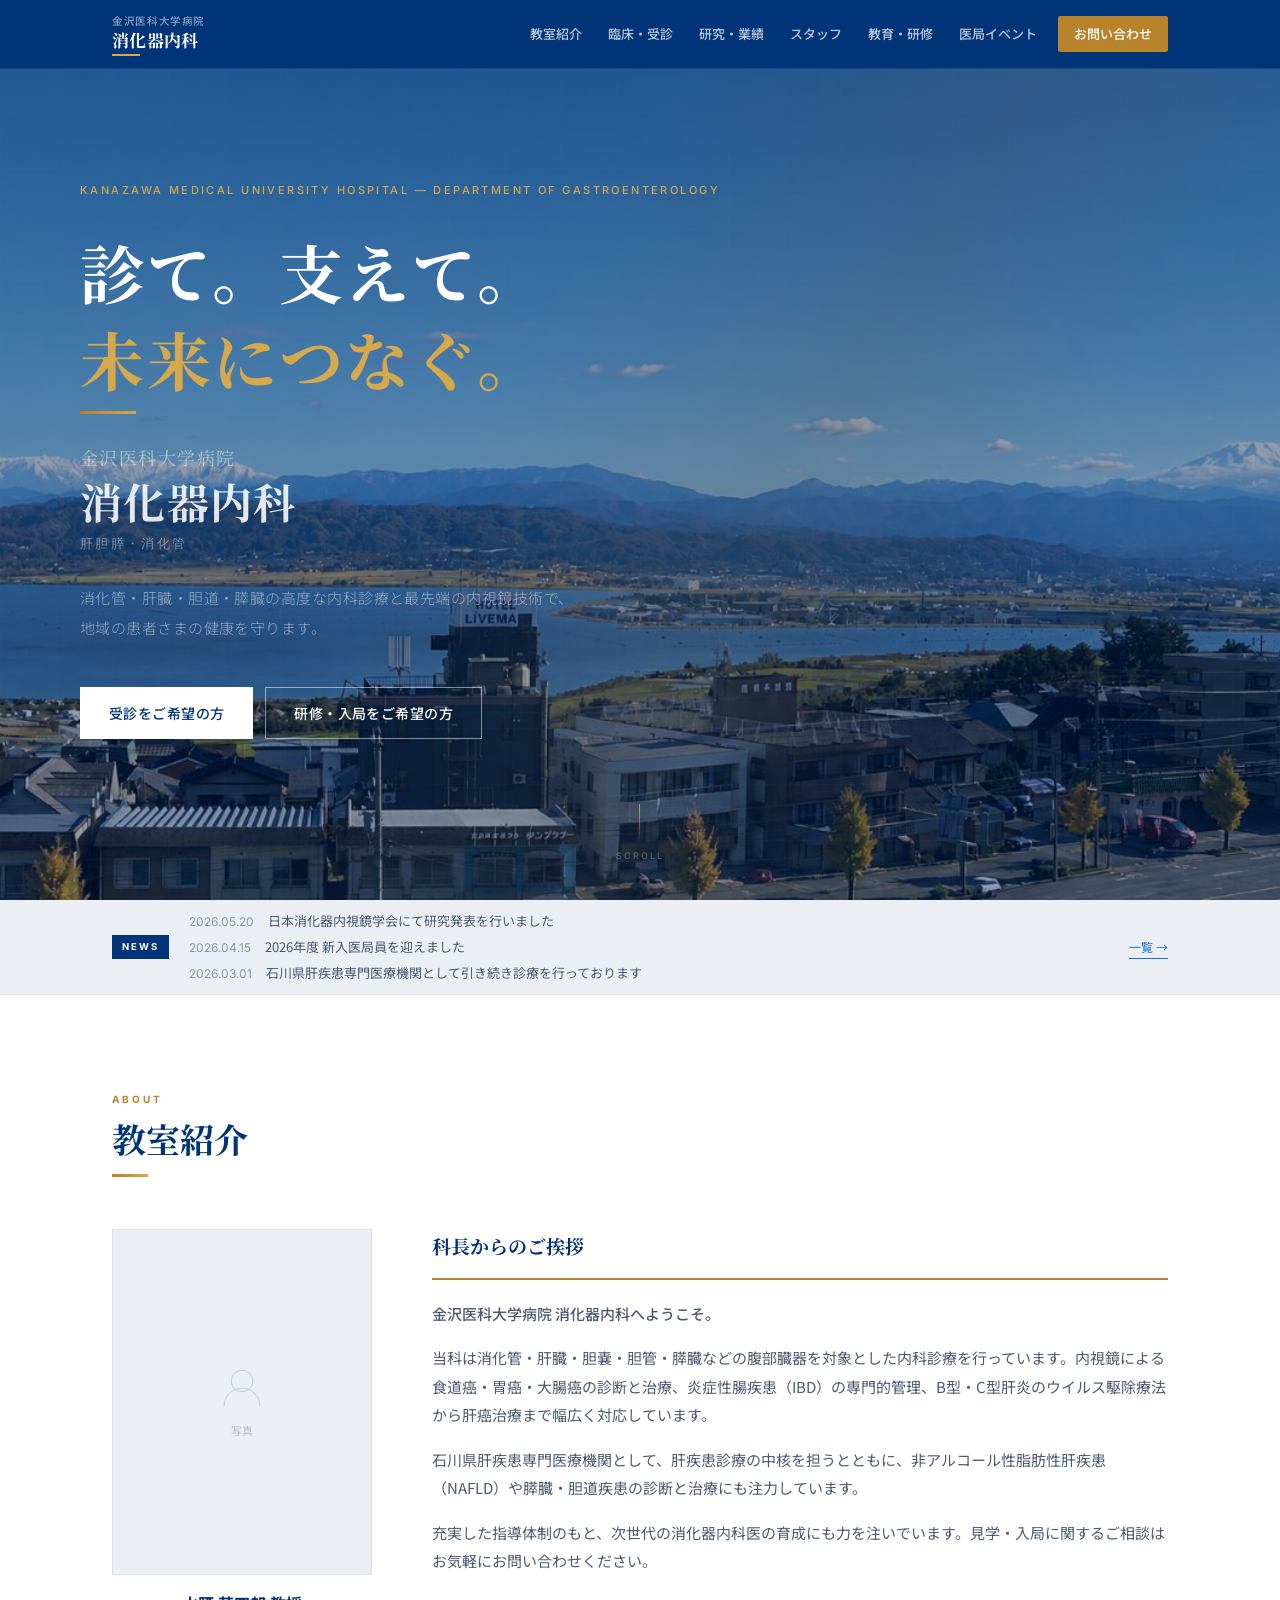
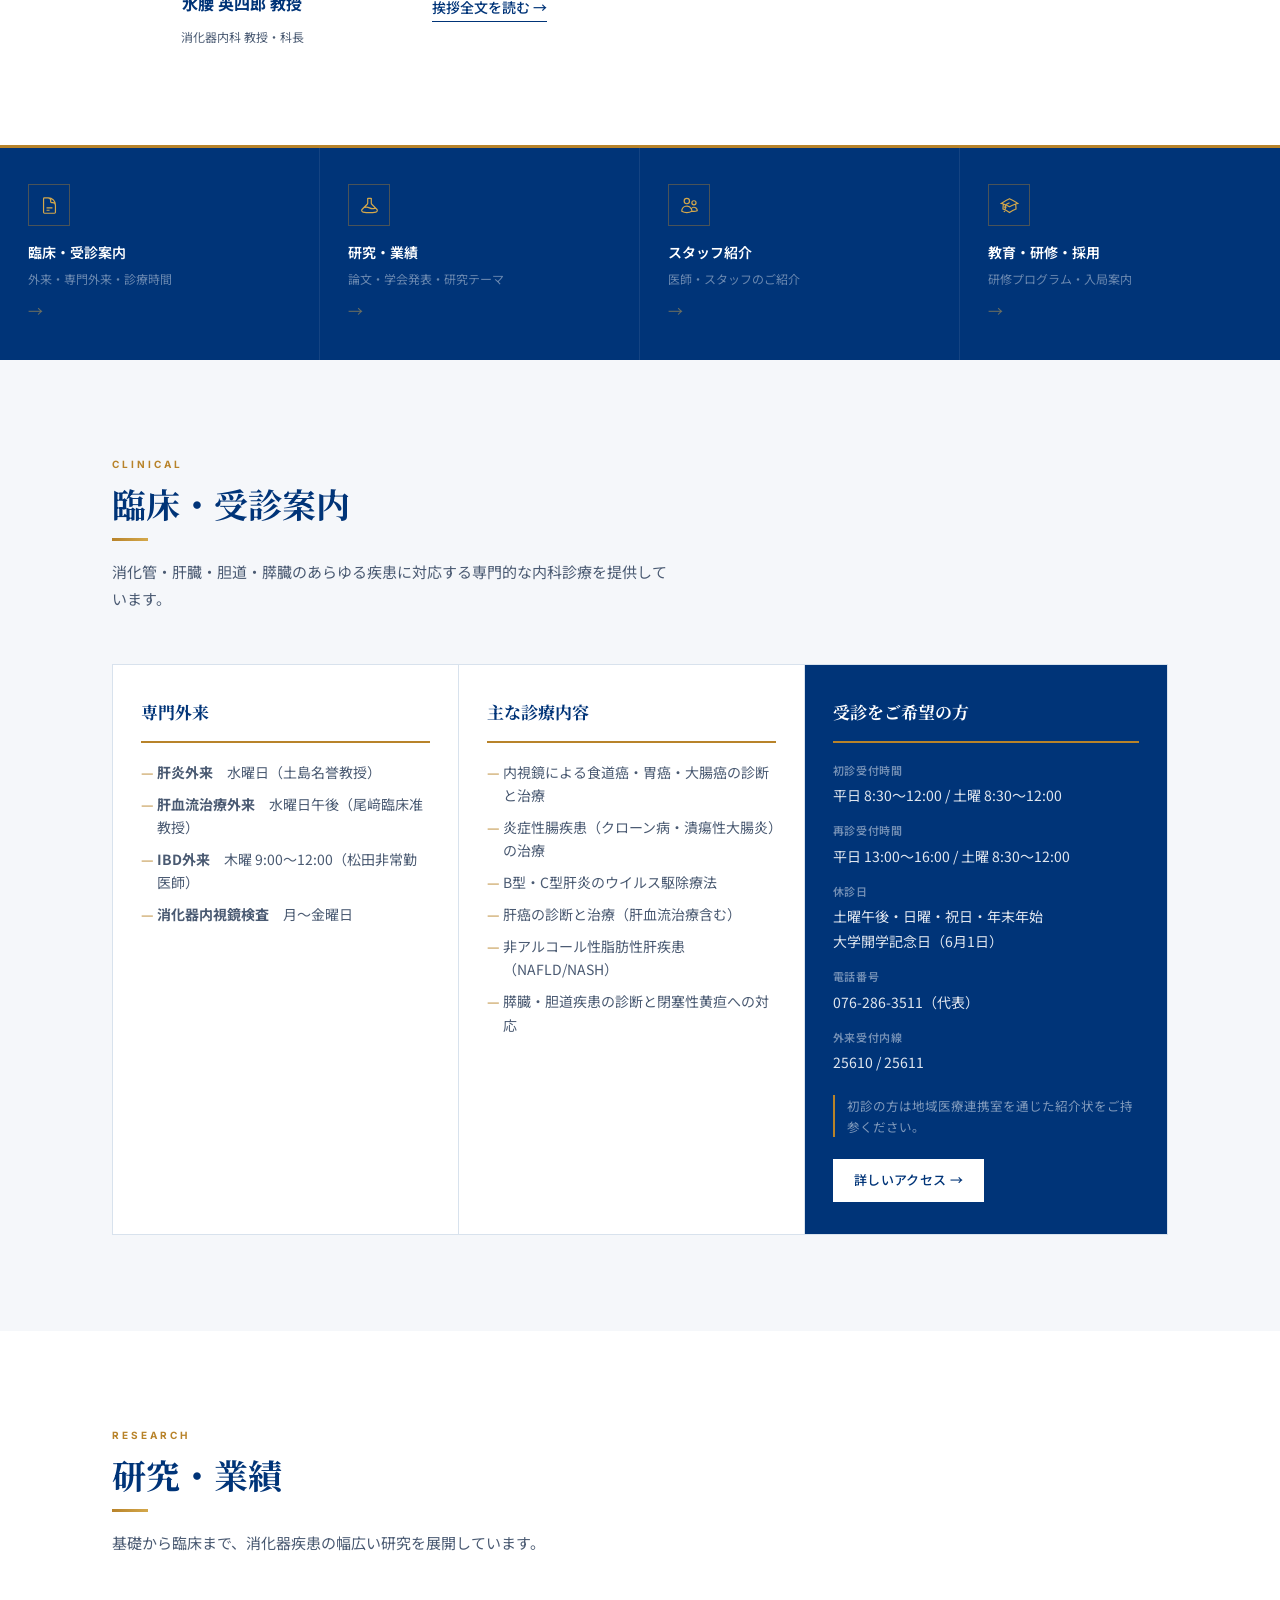
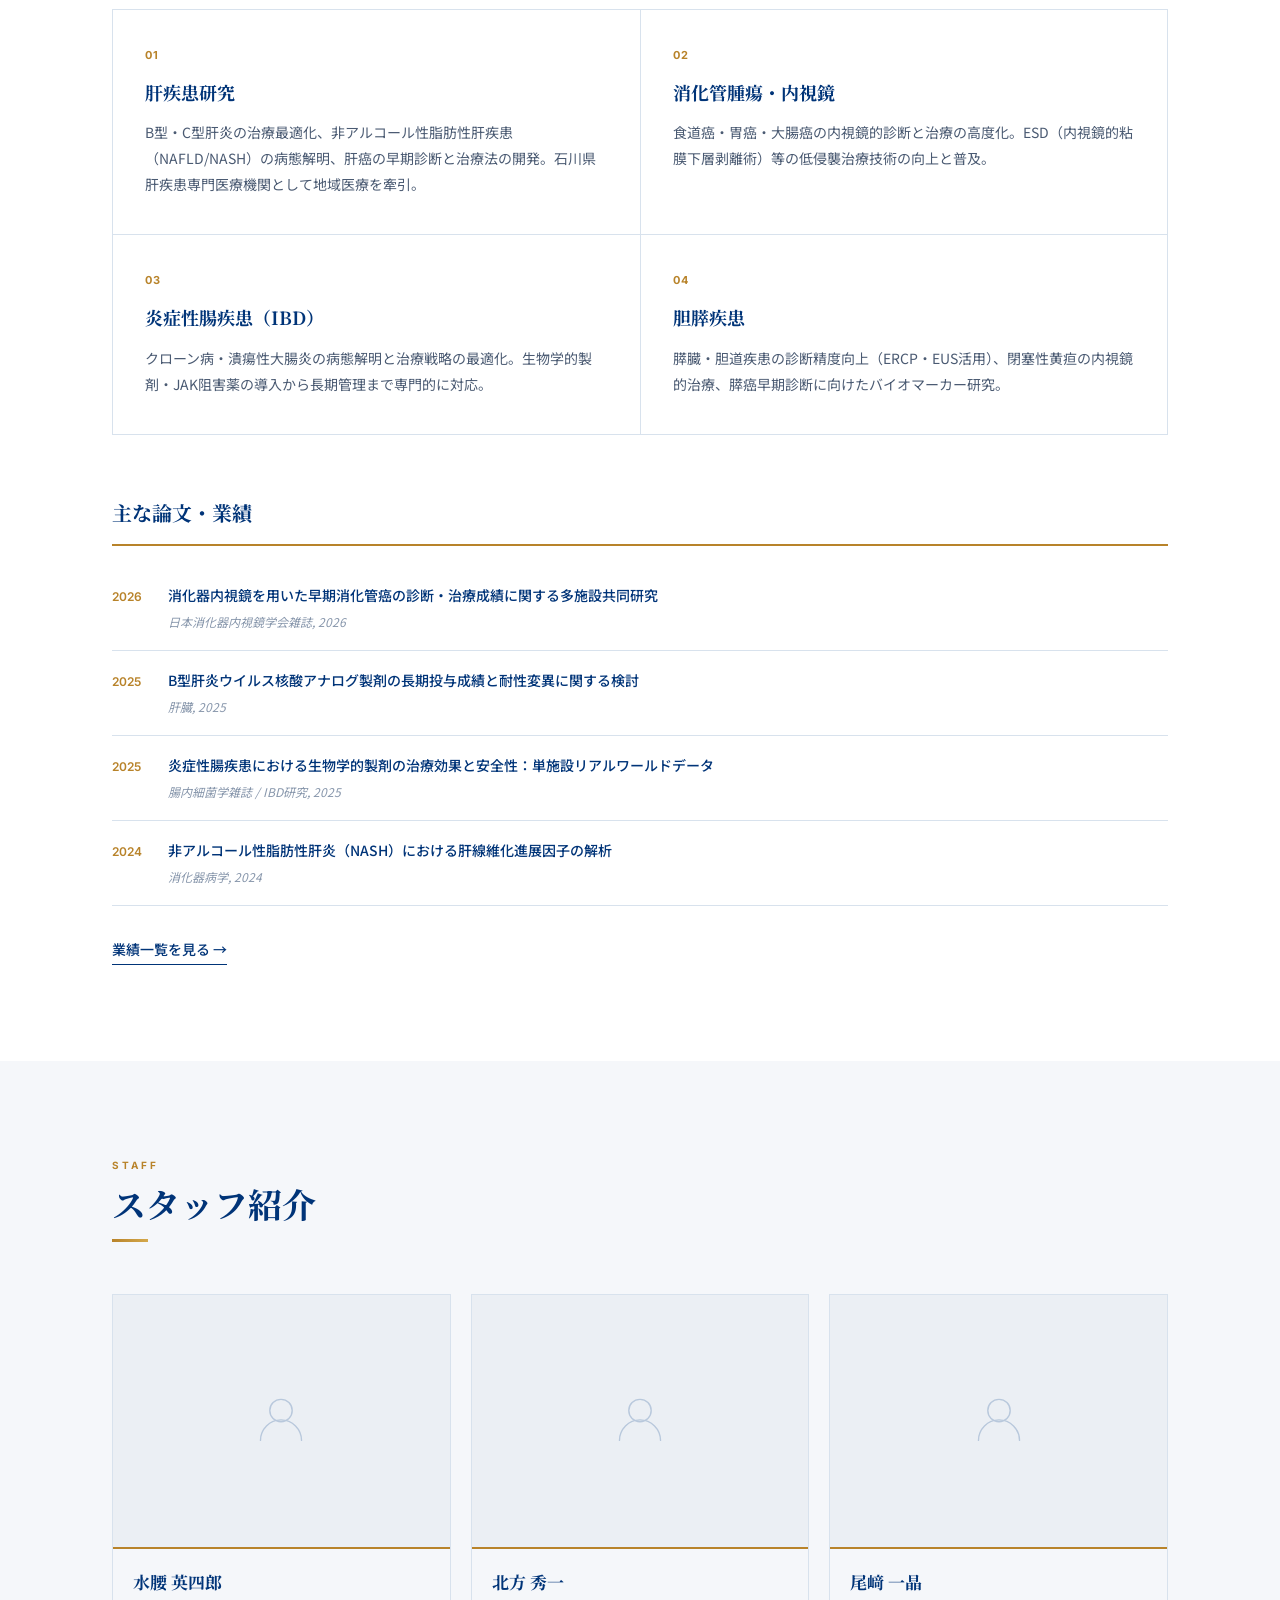
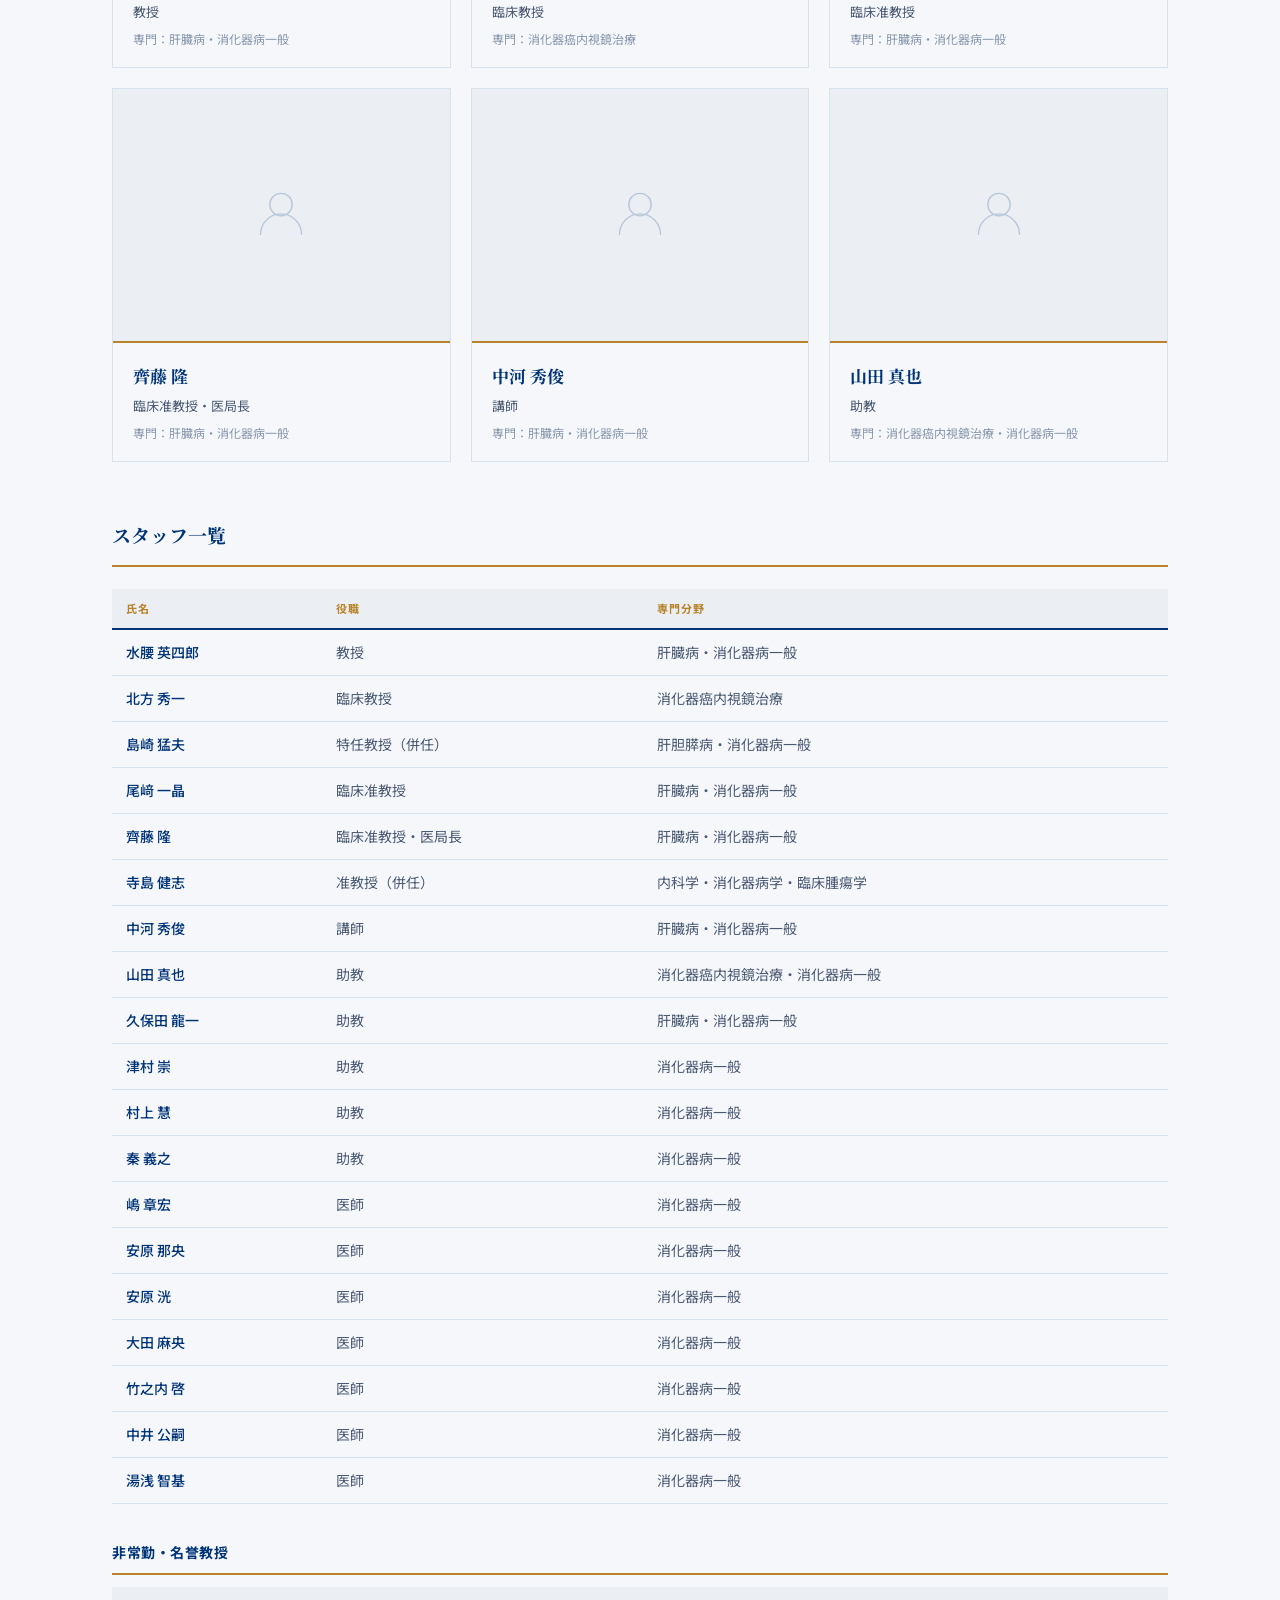
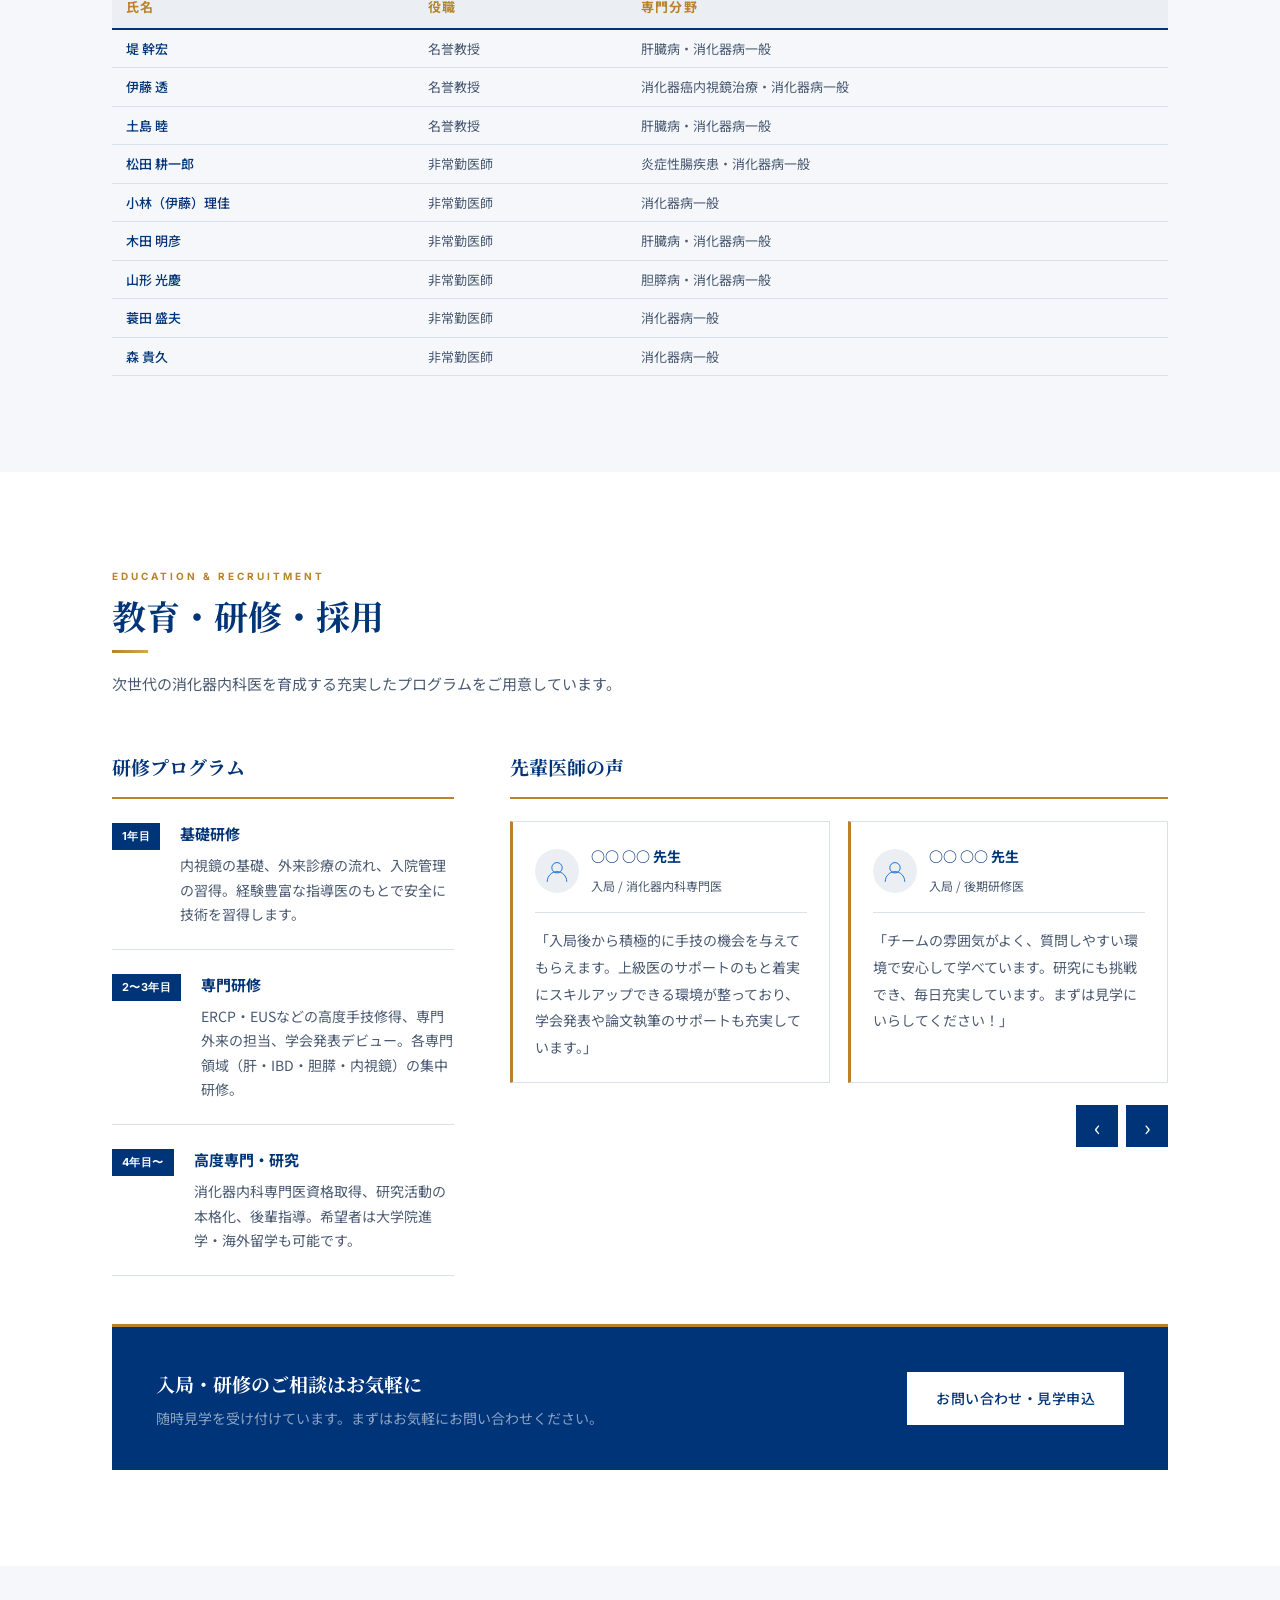
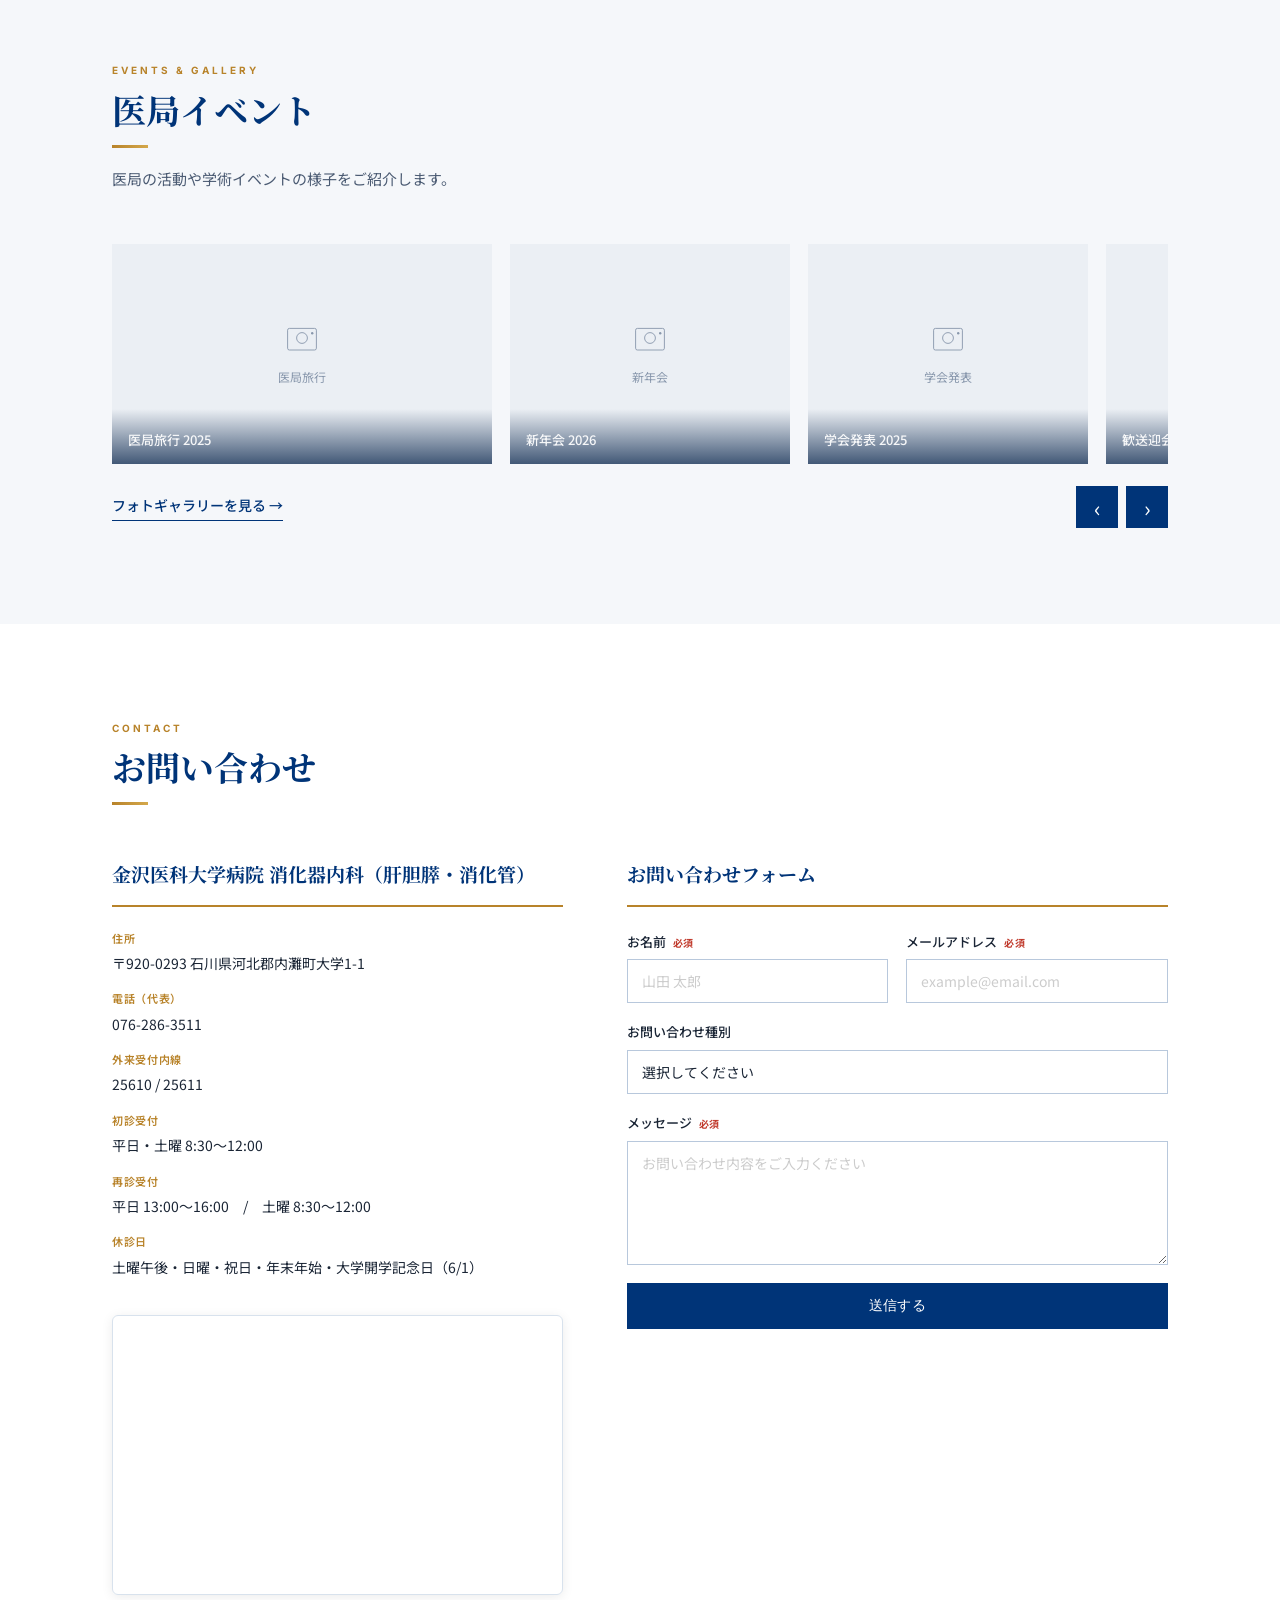
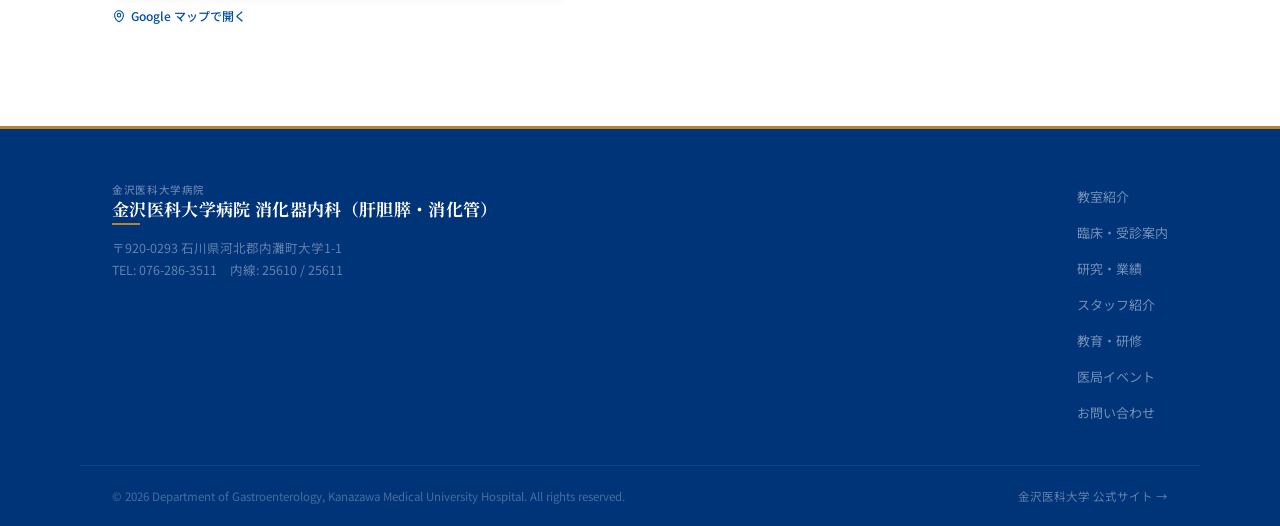
==== index.html @ 694dc339 "Add files via upload" ====
<!DOCTYPE html>
<html lang="ja">
<head>
  <meta charset="UTF-8">
  <meta name="viewport" content="width=device-width, initial-scale=1.0">
  <title>消化器内科（肝胆膵・消化管）| 金沢医科大学病院</title>
  <meta name="description" content="金沢医科大学病院 消化器内科（肝胆膵・消化管）。石川県肝疾患専門医療機関として、内視鏡治療・肝疾患・炎症性腸疾患・胆膵疾患の高度な診療を提供しています。">
  <link rel="preconnect" href="https://fonts.googleapis.com">
  <link rel="preconnect" href="https://fonts.gstatic.com" crossorigin>
  <link href="https://fonts.googleapis.com/css2?family=Noto+Sans+JP:wght@300;400;500;700&family=Noto+Serif+JP:wght@400;600;700&family=Inter:wght@300;400;500;600&display=swap" rel="stylesheet">
  <script>/* キャッシュバスター: 管理画面で保存するたびにバージョンが変わります */
  (function(){var v=localStorage.getItem('hp_v')||'0';document.write('<link rel="stylesheet" href="style.css?v='+v+'">');}());</script>
</head>
<body>

  <!-- ===== Header ===== -->
  <header class="header" id="header">
    <div class="header-inner">
      <a href="#hero" class="logo">
        <span class="logo-univ">金沢医科大学病院</span>
        <span class="logo-dept">消化器内科</span>
      </a>
      <nav>
        <ul class="nav-list" id="navList">
          <li><a href="#about">教室紹介</a></li>
          <li><a href="#clinical">臨床・受診</a></li>
          <li><a href="#research">研究・業績</a></li>
          <li><a href="#staff">スタッフ</a></li>
          <li><a href="#education">教育・研修</a></li>
          <li><a href="#events">医局イベント</a></li>
          <li><a href="#contact" class="nav-cta">お問い合わせ</a></li>
        </ul>
        <button class="nav-toggle" id="navToggle" aria-label="メニューを開く">
          <span></span><span></span><span></span>
        </button>
      </nav>
    </div>
  </header>

  <!-- Mobile Drawer -->
  <div class="mobile-nav" id="mobileNav">
    <ul>
      <li><a href="#about">教室紹介</a></li>
      <li><a href="#clinical">臨床・受診</a></li>
      <li><a href="#research">研究・業績</a></li>
      <li><a href="#staff">スタッフ</a></li>
      <li><a href="#education">教育・研修</a></li>
      <li><a href="#events">医局イベント</a></li>
      <li><a href="#contact">お問い合わせ</a></li>
    </ul>
  </div>

  <!-- ===== Hero ===== -->
  <section class="hero" id="hero">
    <div class="hero-bg" id="hero-bg">
      <div class="hero-grid"></div>
    </div>
    <div class="hero-inner">
      <p class="hero-eyebrow">Kanazawa Medical University Hospital — Department of Gastroenterology</p>
      <p class="hero-catchphrase" id="hero-catchphrase">診て。支えて。<br><em>未来につなぐ。</em></p>
      <span class="hero-rule"></span>
      <h1 class="hero-title">
        <span class="hero-univ">金沢医科大学病院</span>
        <span class="hero-dept-name">消化器内科</span>
      </h1>
      <p class="hero-sub-dept">肝胆膵・消化管</p>
      <p class="hero-tagline">消化管・肝臓・胆道・膵臓の高度な内科診療と最先端の内視鏡技術で、<br>地域の患者さまの健康を守ります。</p>
      <div class="hero-actions">
        <a href="#clinical" class="btn btn-white">受診をご希望の方</a>
        <a href="#education" class="btn btn-ghost">研修・入局をご希望の方</a>
      </div>
    </div>
    <div class="hero-scroll" aria-hidden="true">
      <div class="scroll-line"></div>
      <span>SCROLL</span>
    </div>
  </section>

  <!-- ===== News Bar ===== -->
  <section class="news-bar" id="news">
    <div class="news-inner">
      <span class="news-badge">NEWS</span>
      <div class="news-ticker" id="news-ticker">
        <!-- data.js から自動生成 -->
      </div>
      <a href="#" class="news-all">一覧 →</a>
    </div>
  </section>

  <!-- ===== About ===== -->
  <section class="section" id="about">
    <div class="container">
      <header class="section-header">
        <span class="section-label">About</span>
        <h2 class="section-title">教室紹介</h2>
        <div class="section-rule"></div>
      </header>
      <div class="about-grid">
        <div class="about-left">
          <div class="photo-block photo-portrait" id="chief-photo">
            <!-- data.js から自動生成 -->
          </div>
          <div class="prof-nameplate" id="chief-name">
            <strong></strong>
            <span></span>
          </div>
        </div>
        <div class="about-right">
          <h3 class="about-heading">科長からのご挨拶</h3>
          <div id="chief-message"><!-- data.js から自動生成 --></div>
          <a href="#" class="link-more">挨拶全文を読む →</a>
        </div>
      </div>
    </div>
  </section>

  <!-- ===== Quick Navigation ===== -->
  <nav class="quick-nav" aria-label="クイックナビゲーション">
    <a href="#clinical" class="qnav-item">
      <div class="qnav-icon">
        <svg viewBox="0 0 24 24" fill="none" stroke="currentColor" stroke-width="1.5"><path d="M19.5 14.25v-2.625a3.375 3.375 0 00-3.375-3.375h-1.5A1.125 1.125 0 0113.5 7.125v-1.5a3.375 3.375 0 00-3.375-3.375H8.25m0 12.75h7.5m-7.5 3H12M10.5 2.25H5.625c-.621 0-1.125.504-1.125 1.125v17.25c0 .621.504 1.125 1.125 1.125h12.75c.621 0 1.125-.504 1.125-1.125V11.25a9 9 0 00-9-9z"/></svg>
      </div>
      <div class="qnav-text">
        <h3>臨床・受診案内</h3>
        <p>外来・専門外来・診療時間</p>
      </div>
      <span class="qnav-arrow">→</span>
    </a>
    <a href="#research" class="qnav-item">
      <div class="qnav-icon">
        <svg viewBox="0 0 24 24" fill="none" stroke="currentColor" stroke-width="1.5"><path d="M9.75 3.104v5.714a2.25 2.25 0 01-.659 1.591L5 14.5M9.75 3.104c-.251.023-.501.05-.75.082m.75-.082a24.301 24.301 0 014.5 0m0 0v5.714c0 .597.237 1.17.659 1.591L19.8 15.3M14.25 3.104c.251.023.501.05.75.082M19.8 15.3l-1.57.393A9.065 9.065 0 0112 15a9.065 9.065 0 00-6.23-.693L5 14.5m14.8.8l1.402 1.402c1.232 1.232.65 3.318-1.067 3.611A48.309 48.309 0 0112 21c-2.773 0-5.491-.235-8.135-.687-1.718-.293-2.3-2.379-1.067-3.61L5 14.5"/></svg>
      </div>
      <div class="qnav-text">
        <h3>研究・業績</h3>
        <p>論文・学会発表・研究テーマ</p>
      </div>
      <span class="qnav-arrow">→</span>
    </a>
    <a href="#staff" class="qnav-item">
      <div class="qnav-icon">
        <svg viewBox="0 0 24 24" fill="none" stroke="currentColor" stroke-width="1.5"><path d="M15 19.128a9.38 9.38 0 002.625.372 9.337 9.337 0 004.121-.952 4.125 4.125 0 00-7.533-2.493M15 19.128v-.003c0-1.113-.285-2.16-.786-3.07M15 19.128v.106A12.318 12.318 0 018.624 21c-2.331 0-4.512-.645-6.374-1.766l-.001-.109a6.375 6.375 0 0111.964-3.07M12 6.375a3.375 3.375 0 11-6.75 0 3.375 3.375 0 016.75 0zm8.25 2.25a2.625 2.625 0 11-5.25 0 2.625 2.625 0 015.25 0z"/></svg>
      </div>
      <div class="qnav-text">
        <h3>スタッフ紹介</h3>
        <p>医師・スタッフのご紹介</p>
      </div>
      <span class="qnav-arrow">→</span>
    </a>
    <a href="#education" class="qnav-item">
      <div class="qnav-icon">
        <svg viewBox="0 0 24 24" fill="none" stroke="currentColor" stroke-width="1.5"><path d="M4.26 10.147a60.436 60.436 0 00-.491 6.347A48.627 48.627 0 0112 20.904a48.627 48.627 0 018.232-4.41 60.46 60.46 0 00-.491-6.347m-15.482 0a50.57 50.57 0 00-2.658-.813A59.905 59.905 0 0112 3.493a59.902 59.902 0 0110.399 5.84c-.896.248-1.783.52-2.658.814m-15.482 0A50.697 50.697 0 0112 13.489a50.702 50.702 0 017.74-3.342M6.75 15a.75.75 0 100-1.5.75.75 0 000 1.5zm0 0v-3.675A55.378 55.378 0 0112 8.443m-7.007 11.55A5.981 5.981 0 006.75 15.75v-1.5"/></svg>
      </div>
      <div class="qnav-text">
        <h3>教育・研修・採用</h3>
        <p>研修プログラム・入局案内</p>
      </div>
      <span class="qnav-arrow">→</span>
    </a>
  </nav>

  <!-- ===== Clinical ===== -->
  <section class="section section-alt" id="clinical">
    <div class="container">
      <header class="section-header">
        <span class="section-label">Clinical</span>
        <h2 class="section-title">臨床・受診案内</h2>
        <div class="section-rule"></div>
        <p class="section-desc">消化管・肝臓・胆道・膵臓のあらゆる疾患に対応する専門的な内科診療を提供しています。</p>
      </header>
      <div class="clinical-grid">
        <div class="clinical-card">
          <h3>専門外来</h3>
          <ul class="dot-list">
            <li><strong>肝炎外来</strong>　水曜日（土島名誉教授）</li>
            <li><strong>肝血流治療外来</strong>　水曜日午後（尾﨑臨床准教授）</li>
            <li><strong>IBD外来</strong>　木曜 9:00〜12:00（松田非常勤医師）</li>
            <li><strong>消化器内視鏡検査</strong>　月〜金曜日</li>
          </ul>
        </div>
        <div class="clinical-card">
          <h3>主な診療内容</h3>
          <ul class="dot-list">
            <li>内視鏡による食道癌・胃癌・大腸癌の診断と治療</li>
            <li>炎症性腸疾患（クローン病・潰瘍性大腸炎）の治療</li>
            <li>B型・C型肝炎のウイルス駆除療法</li>
            <li>肝癌の診断と治療（肝血流治療含む）</li>
            <li>非アルコール性脂肪性肝疾患（NAFLD/NASH）</li>
            <li>膵臓・胆道疾患の診断と閉塞性黄疸への対応</li>
          </ul>
        </div>
        <div class="clinical-card clinical-card-dark">
          <h3>受診をご希望の方</h3>
          <dl class="info-dl">
            <dt>初診受付時間</dt>
            <dd>平日 8:30〜12:00 / 土曜 8:30〜12:00</dd>
            <dt>再診受付時間</dt>
            <dd>平日 13:00〜16:00 / 土曜 8:30〜12:00</dd>
            <dt>休診日</dt>
            <dd>土曜午後・日曜・祝日・年末年始<br>大学開学記念日（6月1日）</dd>
            <dt>電話番号</dt>
            <dd>076-286-3511（代表）</dd>
            <dt>外来受付内線</dt>
            <dd>25610 / 25611</dd>
          </dl>
          <p class="clinical-note">初診の方は地域医療連携室を通じた紹介状をご持参ください。</p>
          <a href="#contact" class="btn btn-white btn-sm">詳しいアクセス →</a>
        </div>
      </div>
    </div>
  </section>

  <!-- ===== Research ===== -->
  <section class="section" id="research">
    <div class="container">
      <header class="section-header">
        <span class="section-label">Research</span>
        <h2 class="section-title">研究・業績</h2>
        <div class="section-rule"></div>
        <p class="section-desc">基礎から臨床まで、消化器疾患の幅広い研究を展開しています。</p>
      </header>
      <div class="research-areas" id="research-areas">
        <!-- data.js から自動生成 -->
      </div>
      <div class="publications">
        <h3 class="pub-heading">主な論文・業績</h3>
        <ul class="pub-list" id="pub-list">
          <!-- data.js から自動生成 -->
        </ul>
        <a href="#" class="link-more">業績一覧を見る →</a>
      </div>
    </div>
  </section>

  <!-- ===== Staff ===== -->
  <section class="section section-alt" id="staff">
    <div class="container">
      <header class="section-header">
        <span class="section-label">Staff</span>
        <h2 class="section-title">スタッフ紹介</h2>
        <div class="section-rule"></div>
      </header>

      <!-- 主要スタッフ カード（data.js の showCard: true のメンバーが表示されます） -->
      <div class="staff-grid" id="staff-cards">
        <!-- data.js から自動生成 -->
      </div>

      <!-- 全スタッフ一覧 -->
      <div class="staff-table-wrap">
        <h3 class="sub-heading" style="margin-top: 56px;">スタッフ一覧</h3>
        <table class="staff-table">
          <thead>
            <tr><th>氏名</th><th>役職</th><th>専門分野</th></tr>
          </thead>
          <tbody id="staff-table-body">
            <!-- data.js から自動生成 -->
          </tbody>
        </table>
        <div class="nonregular-wrap">
          <h4 class="nonregular-title">非常勤・名誉教授</h4>
          <table class="staff-table staff-table-sm">
            <thead><tr><th>氏名</th><th>役職</th><th>専門分野</th></tr></thead>
            <tbody id="nonregular-table-body">
              <!-- data.js から自動生成 -->
            </tbody>
          </table>
        </div>
      </div>
    </div>
  </section>

  <!-- ===== Education ===== -->
  <section class="section" id="education">
    <div class="container">
      <header class="section-header">
        <span class="section-label">Education &amp; Recruitment</span>
        <h2 class="section-title">教育・研修・採用</h2>
        <div class="section-rule"></div>
        <p class="section-desc">次世代の消化器内科医を育成する充実したプログラムをご用意しています。</p>
      </header>
      <div class="edu-grid">
        <div class="edu-program">
          <h3 class="sub-heading">研修プログラム</h3>
          <div class="steps" id="training-steps">
            <!-- data.js から自動生成 -->
          </div>
        </div>
        <div class="edu-voices">
          <h3 class="sub-heading">先輩医師の声</h3>
          <div class="hscroll-wrap">
            <div class="hscroll-track voices-track" id="voices-list">
              <!-- data.js から自動生成 -->
            </div>
            <div class="hscroll-footer">
              <div class="hscroll-nav">
                <button class="hscroll-btn" onclick="scrollCarousel('voices-list',-1)" aria-label="前へ">&#8249;</button>
                <button class="hscroll-btn" onclick="scrollCarousel('voices-list',1)"  aria-label="次へ">&#8250;</button>
              </div>
            </div>
          </div>
        </div>
      </div>
      <div class="recruit-banner">
        <div class="recruit-text">
          <h3>入局・研修のご相談はお気軽に</h3>
          <p>随時見学を受け付けています。まずはお気軽にお問い合わせください。</p>
        </div>
        <a href="#contact" class="btn btn-white">お問い合わせ・見学申込</a>
      </div>
    </div>
  </section>

  <!-- ===== Events ===== -->
  <section class="section section-alt" id="events">
    <div class="container">
      <header class="section-header">
        <span class="section-label">Events &amp; Gallery</span>
        <h2 class="section-title">医局イベント</h2>
        <div class="section-rule"></div>
        <p class="section-desc">医局の活動や学術イベントの様子をご紹介します。</p>
      </header>
      <div class="hscroll-wrap">
        <div class="hscroll-track" id="events-track">
          <!-- data.js から自動生成 -->
        </div>
        <div class="hscroll-footer">
          <a href="#" class="link-more" style="margin-right:auto;">フォトギャラリーを見る →</a>
          <div class="hscroll-nav">
            <button class="hscroll-btn" onclick="scrollCarousel('events-track',-1)" aria-label="前へ">&#8249;</button>
            <button class="hscroll-btn" onclick="scrollCarousel('events-track',1)"  aria-label="次へ">&#8250;</button>
          </div>
        </div>
      </div>
    </div>
  </section>

  <!-- ===== Contact ===== -->
  <section class="section" id="contact">
    <div class="container">
      <header class="section-header">
        <span class="section-label">Contact</span>
        <h2 class="section-title">お問い合わせ</h2>
        <div class="section-rule"></div>
      </header>
      <div class="contact-grid">
        <div class="contact-left">
          <div class="contact-block" id="contact-info-block">
            <!-- data.js から自動生成 -->
          </div>
          <div class="map-block" id="map-block">
            <!-- script.js が Google マップ iframe を自動挿入 -->
          </div>
        </div>
        <div class="contact-right">
          <h3 class="sub-heading">お問い合わせフォーム</h3>
          <form class="contact-form" id="contactForm" novalidate>
            <div class="form-row">
              <div class="form-group">
                <label for="name">お名前 <span class="req">必須</span></label>
                <input type="text" id="name" name="name" placeholder="山田 太郎" required>
              </div>
              <div class="form-group">
                <label for="email">メールアドレス <span class="req">必須</span></label>
                <input type="email" id="email" name="email" placeholder="example@email.com" required>
              </div>
            </div>
            <div class="form-group">
              <label for="category">お問い合わせ種別</label>
              <select id="category" name="category">
                <option value="">選択してください</option>
                <option value="patient">受診・患者さまについて</option>
                <option value="training">研修・入局について</option>
                <option value="research">研究・共同研究について</option>
                <option value="media">メディア・取材について</option>
                <option value="other">その他</option>
              </select>
            </div>
            <div class="form-group">
              <label for="message">メッセージ <span class="req">必須</span></label>
              <textarea id="message" name="message" rows="5" placeholder="お問い合わせ内容をご入力ください" required></textarea>
            </div>
            <button type="submit" class="btn btn-dark btn-full">送信する</button>
          </form>
        </div>
      </div>
    </div>
  </section>

  <!-- ===== Footer ===== -->
  <footer class="footer">
    <div class="footer-main">
      <div class="footer-brand">
        <div class="logo">
          <span class="logo-univ">金沢医科大学病院</span>
          <span class="logo-dept" id="footer-dept-name">消化器内科</span>
        </div>
        <p class="footer-desc" id="footer-contact"><!-- data.js から自動生成 --></p>
      </div>
      <nav class="footer-nav" aria-label="フッターナビゲーション">
        <ul>
          <li><a href="#about">教室紹介</a></li>
          <li><a href="#clinical">臨床・受診案内</a></li>
          <li><a href="#research">研究・業績</a></li>
          <li><a href="#staff">スタッフ紹介</a></li>
          <li><a href="#education">教育・研修</a></li>
          <li><a href="#events">医局イベント</a></li>
          <li><a href="#contact">お問い合わせ</a></li>
        </ul>
      </nav>
    </div>
    <!-- SNS リンク（script.js が data.js の social 設定から自動生成） -->
    <div class="footer-social" id="footer-social" style="display:none;">
      <div class="footer-social-inner">
        <span class="footer-social-label">Follow Us</span>
        <div class="social-links" id="social-links"></div>
      </div>
    </div>

    <div class="footer-bottom">
      <p>© 2026 Department of Gastroenterology, Kanazawa Medical University Hospital. All rights reserved.</p>
      <a href="https://www.kanazawa-med.ac.jp/" target="_blank" rel="noopener noreferrer">金沢医科大学 公式サイト →</a>
    </div>
  </footer>

  <div class="toast" id="toast" role="status" aria-live="polite">お問い合わせを送信しました。</div>

  <script>
  (function(){
    var v=localStorage.getItem('hp_v')||'0';
    document.write('<scr'+'ipt src="data.js?v='+v+'"><\/scr'+'ipt>');
    document.write('<scr'+'ipt src="script.js?v='+v+'"><\/scr'+'ipt>');
  }());
  </script>
</body>
</html>
---- style.css ----
/* ===== Reset & Base ===== */
*, *::before, *::after { box-sizing: border-box; margin: 0; padding: 0; }

:root {
  /* Navy palette */
  --navy:       #003478;
  --navy-mid:   #004fa3;
  --navy-light: #1a6fd4;
  --navy-pale:  #ddeaf8;
  --navy-bg:    #f0f5fb;

  /* Gold palette */
  --gold:       #b8832a;
  --gold-light: #d4a84b;
  --gold-pale:  #faf3e6;

  /* Neutral */
  --bg:         #ffffff;
  --bg-alt:     #f5f7fa;
  --black:      #0c1a2e;
  --text:       #1a2535;
  --muted:      #4a5a72;
  --light:      #8897ac;
  --border:     #d8e2ed;
  --border-2:   #b8c8dc;

  --font-sans:  'Noto Sans JP', 'Inter', sans-serif;
  --font-serif: 'Noto Serif JP', 'Georgia', serif;
  --font-num:   'Inter', sans-serif;

  --max-w: 1120px;
  --ease:  0.22s ease;
}

html { scroll-behavior: smooth; font-size: 16px; }

body {
  font-family: var(--font-sans);
  background: var(--bg);
  color: var(--text);
  line-height: 1.75;
  -webkit-font-smoothing: antialiased;
  overflow-x: hidden;
}

a { color: inherit; text-decoration: none; }
img { max-width: 100%; display: block; }

/* ===== Container ===== */
.container { max-width: var(--max-w); margin: 0 auto; padding: 0 32px; }

/* ===== Buttons ===== */
.btn {
  display: inline-flex; align-items: center; justify-content: center;
  padding: 13px 28px; font-size: 14px; font-weight: 500;
  border: 1.5px solid transparent; cursor: pointer;
  transition: background var(--ease), color var(--ease), border-color var(--ease);
  letter-spacing: 0.03em; white-space: nowrap;
}
.btn-dark    { background: var(--navy); color: #fff; border-color: var(--navy); }
.btn-dark:hover { background: var(--navy-mid); border-color: var(--navy-mid); }
.btn-white   { background: #fff; color: var(--navy); border-color: #fff; }
.btn-white:hover { background: var(--navy-pale); border-color: var(--navy-pale); color: var(--navy); }
.btn-ghost   { background: transparent; color: #fff; border-color: rgba(255,255,255,0.5); }
.btn-ghost:hover { background: rgba(255,255,255,0.12); border-color: #fff; }
.btn-gold    { background: var(--gold); color: #fff; border-color: var(--gold); }
.btn-gold:hover { background: var(--gold-light); border-color: var(--gold-light); }
.btn-sm  { padding: 9px 20px; font-size: 13px; }
.btn-full { width: 100%; }

/* ===== Header ===== */
.header {
  position: fixed; top: 0; left: 0; right: 0; z-index: 200;
  background: var(--navy);
  border-bottom: 1px solid rgba(255,255,255,0.10);
  transition: border-color var(--ease), box-shadow var(--ease);
}
.header.scrolled {
  border-color: rgba(0,0,0,0.18);
  box-shadow: 0 2px 28px rgba(0,52,120,0.35);
}
.header-inner {
  max-width: var(--max-w); margin: 0 auto; padding: 0 32px;
  height: 68px; display: flex; align-items: center; justify-content: space-between;
}

/* Logo */
.logo { display: flex; flex-direction: column; gap: 1px; }
.logo-univ { font-size: 10.5px; font-weight: 500; color: rgba(255,255,255,0.52); letter-spacing: 0.06em; }
.logo-dept  { font-family: var(--font-serif); font-size: 17px; font-weight: 700; color: #ffffff; line-height: 1; letter-spacing: 0.02em; }

/* Gold accent line under logo */
.logo::after {
  content: ''; display: block;
  width: 28px; height: 2px;
  background: var(--gold-light);
  margin-top: 5px;
}

/* Nav */
.nav-list { display: flex; align-items: center; gap: 0; list-style: none; }
.nav-list a {
  display: block; padding: 6px 13px;
  font-size: 13px; font-weight: 500; color: rgba(255,255,255,0.72);
  transition: color var(--ease);
  position: relative;
}
.nav-list a::after {
  content: ''; position: absolute; bottom: -2px; left: 13px; right: 13px;
  height: 2px; background: var(--gold-light);
  transform: scaleX(0); transition: transform var(--ease);
}
.nav-list a:hover { color: #fff; }
.nav-list a:hover::after { transform: scaleX(1); }
.nav-cta {
  background: var(--gold) !important; color: #fff !important;
  padding: 7px 16px !important; margin-left: 8px;
  border-radius: 2px;
}
.nav-cta:hover { background: var(--gold-light) !important; }
.nav-cta::after { display: none !important; }

/* Hamburger */
.nav-toggle {
  display: none; flex-direction: column; gap: 5px;
  background: none; border: none; cursor: pointer; padding: 6px;
}
.nav-toggle span {
  display: block; width: 22px; height: 1.5px;
  background: rgba(255,255,255,0.85); border-radius: 2px;
  transition: transform 0.3s ease, opacity 0.3s ease;
}
.nav-toggle.active span:nth-child(1) { transform: rotate(45deg) translate(4.5px, 4.5px); }
.nav-toggle.active span:nth-child(2) { opacity: 0; }
.nav-toggle.active span:nth-child(3) { transform: rotate(-45deg) translate(4.5px, -4.5px); }

/* Mobile Drawer */
.mobile-nav {
  position: fixed; top: 68px; left: 0; right: 0; z-index: 199;
  background: var(--navy); border-bottom: 1px solid rgba(255,255,255,0.10);
  transform: translateY(-8px); opacity: 0; pointer-events: none;
  transition: transform 0.28s ease, opacity 0.28s ease;
}
.mobile-nav.open { transform: translateY(0); opacity: 1; pointer-events: all; }
.mobile-nav ul { list-style: none; padding: 12px 24px 20px; }
.mobile-nav ul li a {
  display: block; padding: 13px 0;
  font-size: 15px; color: rgba(255,255,255,0.80);
  border-bottom: 1px solid rgba(255,255,255,0.09);
}
.mobile-nav ul li:last-child a { border-bottom: none; }

/* ===== Hero ===== */
.hero {
  position: relative; overflow: hidden;
  min-height: 100vh; display: flex; align-items: center;
  padding: 120px 32px 100px;
}
.hero-bg {
  position: absolute; inset: 0;
  background: linear-gradient(135deg, #001f4e 0%, #003478 40%, #004fa3 70%, #003478 100%);
}
/* Subtle pattern overlay */
.hero-grid {
  position: absolute; inset: 0;
  background-image:
    linear-gradient(rgba(255,255,255,0.018) 1px, transparent 1px),
    linear-gradient(90deg, rgba(255,255,255,0.018) 1px, transparent 1px);
  background-size: 56px 56px;
}
/* Gold shimmer diagonal */
.hero-bg::after {
  content: '';
  position: absolute; inset: 0;
  background: linear-gradient(120deg, transparent 40%, rgba(184,131,42,0.12) 60%, transparent 75%);
  pointer-events: none;
}
.hero-inner {
  position: relative; z-index: 1;
  max-width: var(--max-w); margin: 0 auto; padding: 0;
  width: 100%;
}
.hero-eyebrow {
  font-family: var(--font-num);
  font-size: 11px; font-weight: 500; letter-spacing: 0.22em;
  color: var(--gold-light); text-transform: uppercase;
  margin-bottom: 28px; display: block;
}
/* Large catchphrase – main visual statement */
.hero-catchphrase {
  font-family: var(--font-serif);
  font-size: clamp(38px, 5.5vw, 64px);
  font-weight: 700; line-height: 1.35;
  color: #ffffff; letter-spacing: 0.04em;
  margin-bottom: 10px;
}
.hero-catchphrase em {
  font-style: normal;
  color: var(--gold-light);
}
/* Gold rule under catchphrase */
.hero-rule {
  display: block; width: 56px; height: 3px;
  background: linear-gradient(90deg, var(--gold), var(--gold-light));
  margin-bottom: 28px;
}
.hero-title {
  font-family: var(--font-serif);
  display: flex; flex-direction: column; gap: 4px;
  margin-bottom: 24px;
}
.hero-univ {
  font-size: clamp(14px, 2vw, 18px); font-weight: 400;
  color: rgba(255,255,255,0.50); letter-spacing: 0.08em;
}
.hero-dept-name {
  font-size: clamp(26px, 3.8vw, 42px); font-weight: 700;
  color: rgba(255,255,255,0.88); letter-spacing: 0.03em; line-height: 1.15;
}
.hero-tagline {
  font-size: 15px; line-height: 2; font-weight: 300;
  color: rgba(255,255,255,0.52); margin-bottom: 44px;
  letter-spacing: 0.03em;
}
.hero-actions { display: flex; gap: 12px; flex-wrap: wrap; }

/* Scroll indicator */
.hero-scroll {
  position: absolute; bottom: 36px; left: 50%;
  transform: translateX(-50%);
  display: flex; flex-direction: column; align-items: center; gap: 8px;
  color: rgba(255,255,255,0.28); z-index: 1;
}
.scroll-line {
  width: 1px; height: 36px;
  background: linear-gradient(180deg, var(--gold-light), transparent);
  animation: scrollAnim 2.2s ease-in-out infinite;
}
@keyframes scrollAnim {
  0%, 100% { opacity: 0.25; }
  50%       { opacity: 0.9; }
}
.hero-scroll span { font-size: 9px; letter-spacing: 0.22em; font-family: var(--font-num); font-weight: 500; }

/* ===== News Bar ===== */
.news-bar { background: var(--navy-bg); border-bottom: 1px solid var(--border); }
.news-inner {
  max-width: var(--max-w); margin: 0 auto; padding: 0 32px;
  min-height: 50px; display: flex; align-items: center; gap: 20px;
  flex-wrap: wrap; padding-top: 10px; padding-bottom: 10px;
}
.news-badge {
  font-family: var(--font-num); font-size: 9.5px; font-weight: 700;
  letter-spacing: 0.2em; color: #fff; background: var(--navy);
  padding: 4px 10px; flex-shrink: 0;
}
.news-ticker { display: flex; flex-direction: column; gap: 3px; flex: 1; min-width: 0; }
.news-item { display: flex; align-items: baseline; gap: 14px; }
.news-date {
  font-family: var(--font-num); font-size: 12px; color: var(--light);
  flex-shrink: 0;
}
.news-text {
  font-size: 13px; color: var(--muted);
  white-space: nowrap; overflow: hidden; text-overflow: ellipsis;
  transition: color var(--ease);
}
.news-text:hover { color: var(--navy); }
.news-all {
  font-size: 12px; color: var(--navy-light); flex-shrink: 0;
  border-bottom: 1px solid var(--navy-light); padding-bottom: 1px;
  transition: color var(--ease);
}
.news-all:hover { color: var(--navy); }

/* ===== Section Base ===== */
.section { padding: 96px 0; }
.section-alt { background: var(--bg-alt); }
.section-navy {
  background: var(--navy);
  color: #fff;
}

.section-header { margin-bottom: 52px; }
.section-label {
  display: block; font-family: var(--font-num);
  font-size: 10px; font-weight: 700; letter-spacing: 0.3em;
  text-transform: uppercase; color: var(--gold);
  margin-bottom: 10px;
}
.section-title {
  font-family: var(--font-serif);
  font-size: clamp(26px, 3.5vw, 34px); font-weight: 700;
  color: var(--navy); line-height: 1.2; margin-bottom: 14px;
}
.section-navy .section-title { color: #fff; }
.section-rule {
  width: 36px; height: 3px;
  background: linear-gradient(90deg, var(--gold), var(--gold-light));
  margin-bottom: 18px;
}
.section-desc { font-size: 15px; color: var(--muted); max-width: 560px; }
.section-navy .section-desc { color: rgba(255,255,255,0.60); }
.section-navy .section-label { color: var(--gold-light); }

/* ===== About ===== */
.about-grid { display: grid; grid-template-columns: 260px 1fr; gap: 60px; align-items: start; }

.photo-block { width: 100%; }
.photo-portrait {
  aspect-ratio: 3 / 4;
  background: var(--navy-bg); border: 1px solid var(--border);
  display: flex; align-items: center; justify-content: center;
}
.photo-dummy {
  display: flex; flex-direction: column; align-items: center; gap: 10px;
  color: var(--border-2);
}
.photo-dummy svg { width: 48px; }
.photo-dummy span { font-size: 11px; color: #bbbbbb; }

.prof-nameplate { margin-top: 14px; text-align: center; }
.prof-nameplate strong { display: block; font-size: 16px; font-weight: 700; margin-bottom: 4px; color: var(--navy); }
.prof-nameplate span { font-size: 12px; color: var(--muted); }

.about-heading {
  font-family: var(--font-serif);
  font-size: 19px; font-weight: 700; margin-bottom: 20px;
  padding-bottom: 16px; border-bottom: 2px solid var(--gold);
  color: var(--navy);
}
.about-lead { font-size: 17px; font-weight: 500; margin-bottom: 16px; line-height: 1.85; color: var(--navy); }
.about-right p { font-size: 15px; color: var(--muted); margin-bottom: 16px; line-height: 1.9; }

.link-more {
  display: inline-flex; align-items: center;
  font-size: 14px; font-weight: 500; color: var(--navy);
  border-bottom: 1px solid var(--navy); padding-bottom: 2px;
  transition: opacity var(--ease);
}
.link-more:hover { opacity: 0.6; }
.link-more.center { display: flex; justify-content: center; margin-top: 36px; }

/* ===== Quick Nav ===== */
.quick-nav {
  background: var(--navy);
  display: grid; grid-template-columns: repeat(4, 1fr);
  border-top: 3px solid var(--gold);
}
.qnav-item {
  padding: 36px 28px;
  border-right: 1px solid rgba(255,255,255,0.08);
  display: flex; flex-direction: column; gap: 10px;
  transition: background var(--ease);
}
.qnav-item:last-child { border-right: none; }
.qnav-item:hover { background: rgba(184,131,42,0.12); }
.qnav-icon {
  width: 42px; height: 42px;
  border: 1px solid rgba(184,131,42,0.4);
  display: flex; align-items: center; justify-content: center;
  color: var(--gold-light); margin-bottom: 4px;
}
.qnav-icon svg { width: 19px; height: 19px; }
.qnav-text h3 { font-size: 14px; font-weight: 600; color: #fff; margin-bottom: 4px; }
.qnav-text p  { font-size: 12px; color: rgba(255,255,255,0.42); line-height: 1.6; }
.qnav-arrow {
  font-size: 15px; color: var(--gold-light);
  transition: color var(--ease), transform var(--ease);
  display: inline-block; opacity: 0.5;
}
.qnav-item:hover .qnav-arrow { opacity: 1; transform: translateX(5px); }

/* ===== Clinical ===== */
.clinical-grid { display: grid; grid-template-columns: 1fr 1fr 1.05fr; gap: 1px; background: var(--border); border: 1px solid var(--border); }
.clinical-card { background: var(--bg); padding: 32px 28px; }
.section-alt .clinical-card { background: #fff; }
.clinical-card h3 {
  font-family: var(--font-serif); font-size: 17px; font-weight: 700;
  margin-bottom: 18px; padding-bottom: 14px;
  border-bottom: 2px solid var(--gold); color: var(--navy);
}
.dot-list { list-style: none; display: flex; flex-direction: column; gap: 9px; }
.dot-list li {
  font-size: 14px; color: var(--muted); padding-left: 16px;
  position: relative; line-height: 1.65;
}
.dot-list li::before { content: '—'; position: absolute; left: 0; color: var(--gold); }

.clinical-card-dark {
  background: var(--navy) !important;
  color: #fff;
}
.clinical-card-dark h3 { color: #fff; border-color: var(--gold); }
.info-dl { margin-bottom: 20px; }
.info-dl dt { font-size: 11px; font-weight: 600; color: rgba(255,255,255,0.45); letter-spacing: 0.06em; margin-bottom: 3px; margin-top: 14px; }
.info-dl dt:first-child { margin-top: 0; }
.info-dl dd { font-size: 14px; color: rgba(255,255,255,0.88); }
.clinical-note {
  font-size: 12.5px; color: rgba(255,255,255,0.5); line-height: 1.7;
  border-left: 2px solid var(--gold);
  padding-left: 12px; margin-bottom: 22px;
}

/* ===== Research ===== */
.research-areas {
  display: grid; grid-template-columns: repeat(2, 1fr);
  gap: 1px; background: var(--border); border: 1px solid var(--border);
  margin-bottom: 60px;
}
.research-item {
  background: var(--bg); padding: 36px 32px;
  transition: background var(--ease);
  position: relative;
}
.research-item::before {
  content: ''; position: absolute; top: 0; left: 0;
  width: 3px; height: 0;
  background: linear-gradient(180deg, var(--gold), var(--gold-light));
  transition: height 0.3s ease;
}
.research-item:hover { background: var(--navy-bg); }
.research-item:hover::before { height: 100%; }
.research-num {
  display: block; font-family: var(--font-num);
  font-size: 11px; font-weight: 700; letter-spacing: 0.12em;
  color: var(--gold); margin-bottom: 12px;
}
.research-item h3 {
  font-family: var(--font-serif);
  font-size: 18px; font-weight: 700; margin-bottom: 12px; color: var(--navy);
}
.research-item p { font-size: 14px; color: var(--muted); line-height: 1.85; }

.pub-heading {
  font-family: var(--font-serif);
  font-size: 20px; font-weight: 700; margin-bottom: 20px;
  padding-bottom: 14px; border-bottom: 2px solid var(--gold);
  color: var(--navy);
}
.pub-list { list-style: none; margin-bottom: 28px; }
.pub-item {
  display: flex; gap: 24px; align-items: flex-start;
  padding: 18px 0; border-bottom: 1px solid var(--border);
}
.pub-year {
  font-family: var(--font-num); font-size: 12px; font-weight: 600;
  color: var(--gold); flex-shrink: 0; min-width: 32px; padding-top: 2px;
}
.pub-title  { font-size: 14px; font-weight: 500; color: var(--navy); margin-bottom: 4px; line-height: 1.65; }
.pub-meta   { font-size: 12px; color: var(--light); font-style: italic; }

/* ===== Staff ===== */
.staff-grid {
  display: grid; grid-template-columns: repeat(3, 1fr);
  gap: 20px; margin-bottom: 8px;
}
.staff-card {
  border: 1px solid var(--border);
  transition: box-shadow var(--ease), transform var(--ease);
  overflow: hidden;
}
.staff-card:hover {
  box-shadow: 0 6px 28px rgba(0,52,120,0.14);
  transform: translateY(-2px);
}
.staff-photo {
  aspect-ratio: 4 / 3; background: var(--navy-bg);
  display: flex; align-items: center; justify-content: center;
}
.photo-dummy-sm { color: var(--border-2); }
.photo-dummy-sm svg { width: 56px; }
.staff-body  { padding: 18px 20px; border-top: 2px solid var(--gold); }
.staff-body h4 { font-family: var(--font-serif); font-size: 17px; font-weight: 700; margin-bottom: 4px; color: var(--navy); }
.staff-rank  { font-size: 13px; color: var(--muted); margin-bottom: 4px; }
.staff-spec  { font-size: 12px; color: var(--light); }

/* ===== Education ===== */
.edu-grid { display: grid; grid-template-columns: 1fr 1fr; gap: 56px; margin-bottom: 48px; }
.sub-heading {
  font-family: var(--font-serif);
  font-size: 19px; font-weight: 700; margin-bottom: 22px;
  padding-bottom: 14px; border-bottom: 2px solid var(--gold);
  color: var(--navy);
}
.steps { display: flex; flex-direction: column; }
.step-item {
  display: flex; gap: 20px; align-items: flex-start;
  padding: 22px 0; border-bottom: 1px solid var(--border);
}
.step-item:first-child { padding-top: 0; }
.step-tag {
  font-family: var(--font-num); font-size: 11px; font-weight: 700;
  letter-spacing: 0.04em; color: #fff; background: var(--navy);
  padding: 4px 10px; flex-shrink: 0; white-space: nowrap; margin-top: 2px;
}
.step-body h4 { font-size: 15px; font-weight: 700; margin-bottom: 6px; color: var(--navy); }
.step-body p  { font-size: 14px; color: var(--muted); line-height: 1.75; }

.voice-card {
  border: 1px solid var(--border); padding: 22px; margin-bottom: 14px;
  transition: box-shadow var(--ease);
  border-left: 3px solid var(--gold);
}
.voice-card:hover { box-shadow: 0 2px 16px rgba(0,52,120,0.10); }
.voice-meta {
  display: flex; align-items: center; gap: 12px;
  margin-bottom: 14px; padding-bottom: 14px; border-bottom: 1px solid var(--border);
}
.voice-avatar {
  width: 44px; height: 44px; border-radius: 50%; background: var(--navy-bg);
  display: flex; align-items: center; justify-content: center; flex-shrink: 0; color: var(--navy-light);
}
.voice-avatar svg { width: 26px; }
.voice-meta strong { display: block; font-size: 14px; font-weight: 700; margin-bottom: 2px; color: var(--navy); }
.voice-meta span   { font-size: 12px; color: var(--muted); }
.voice-card > p    { font-size: 14px; color: var(--muted); line-height: 1.9; }

.recruit-banner {
  background: var(--navy); color: #fff; padding: 40px 44px;
  display: flex; align-items: center; justify-content: space-between; gap: 32px;
  border-top: 3px solid var(--gold);
}
.recruit-text h3 {
  font-family: var(--font-serif);
  font-size: 19px; font-weight: 700; color: #fff; margin-bottom: 6px;
}
.recruit-text p { font-size: 14px; color: rgba(255,255,255,0.55); }

/* ===== Events ===== */
.events-layout { display: grid; grid-template-columns: 1.4fr 1fr; gap: 14px; margin-bottom: 12px; }
.events-sub    { display: grid; grid-template-columns: 1fr 1fr; gap: 14px; }
.event-photo {
  background: var(--navy-bg); position: relative; overflow: hidden;
  display: flex; align-items: flex-end;
  transition: filter var(--ease);
}
.event-photo:hover { filter: brightness(0.90); }
.event-photo-lg { height: 360px; }
.event-photo-sm { height: 172px; }
.event-label {
  position: absolute; bottom: 0; left: 0; right: 0;
  background: linear-gradient(transparent, rgba(0,30,70,0.72));
  padding: 20px 16px 12px;
  font-size: 13px; font-weight: 500; color: rgba(255,255,255,0.92);
}

/* ===== Contact ===== */
.contact-grid { display: grid; grid-template-columns: 1fr 1.2fr; gap: 64px; }
.contact-block { margin-bottom: 36px; }
.contact-dl { font-size: 14px; }
.contact-dl dt { font-size: 11px; font-weight: 600; color: var(--gold); letter-spacing: 0.06em; margin-top: 14px; margin-bottom: 3px; }
.contact-dl dt:first-child { margin-top: 0; }
.contact-dl dd { color: var(--text); }
.map-block { margin-top: 20px; }
.map-wrap {
  width: 100%; height: 280px;
  border-radius: 6px; overflow: hidden;
  border: 1px solid var(--border);
  box-shadow: 0 2px 12px rgba(0,0,0,0.08);
}
.map-wrap iframe { display: block; width: 100%; height: 100%; }
.map-link {
  display: inline-flex; align-items: center; gap: 5px;
  margin-top: 10px;
  font-size: 12px; font-weight: 500;
  color: var(--navy-mid); text-decoration: none;
  transition: color 0.2s;
}
.map-link:hover { color: var(--gold); }

.contact-right h3 { margin-bottom: 24px; }
.contact-form  { display: flex; flex-direction: column; gap: 18px; }
.form-row { display: grid; grid-template-columns: 1fr 1fr; gap: 18px; }
.form-group { display: flex; flex-direction: column; gap: 6px; }
.form-group label { font-size: 13px; font-weight: 500; color: var(--text); }
.req { font-size: 10px; font-weight: 700; color: #c0392b; letter-spacing: 0.04em; margin-left: 4px; }
.form-group input,
.form-group select,
.form-group textarea {
  background: var(--bg); border: 1px solid var(--border-2);
  padding: 11px 14px; font-family: var(--font-sans); font-size: 14px; color: var(--text);
  transition: border-color var(--ease); appearance: none;
}
.form-group input:focus,
.form-group select:focus,
.form-group textarea:focus { outline: none; border-color: var(--navy); box-shadow: 0 0 0 3px rgba(0,52,120,0.10); }
.form-group input::placeholder,
.form-group textarea::placeholder { color: #ccc; }
.form-group textarea { resize: vertical; }

/* ===== Footer ===== */
.footer { background: var(--navy); color: rgba(255,255,255,0.65); border-top: 3px solid var(--gold); }
.footer-main {
  max-width: var(--max-w); margin: 0 auto; padding: 52px 32px 40px;
  display: flex; justify-content: space-between; align-items: flex-start;
  gap: 40px; flex-wrap: wrap;
  border-bottom: 1px solid rgba(255,255,255,0.08);
}
.footer .logo-univ { color: rgba(255,255,255,0.38); }
.footer .logo-dept { color: #fff; }
.footer .logo::after { background: var(--gold); }
.footer-desc { font-size: 12.5px; color: rgba(255,255,255,0.38); line-height: 1.8; margin-top: 12px; }
.footer-nav ul { list-style: none; display: flex; flex-direction: column; gap: 8px; }
.footer-nav a { font-size: 13px; color: rgba(255,255,255,0.45); transition: color var(--ease); }
.footer-nav a:hover { color: var(--gold-light); }
.footer-bottom {
  max-width: var(--max-w); margin: 0 auto; padding: 20px 32px;
  display: flex; justify-content: space-between; align-items: center;
  flex-wrap: wrap; gap: 12px;
}
.footer-bottom p { font-size: 11.5px; color: rgba(255,255,255,0.28); }
.footer-bottom a { font-size: 11.5px; color: rgba(255,255,255,0.38); transition: color var(--ease); }
.footer-bottom a:hover { color: var(--gold-light); }
.footer-social {
  border-top: 1px solid rgba(255,255,255,0.08);
  padding: 24px 32px;
}
.footer-social-inner {
  max-width: var(--max-w); margin: 0 auto;
  display: flex; align-items: center; justify-content: center;
  gap: 20px;
}
.footer-social-label {
  font-size: 10px; letter-spacing: 0.2em; text-transform: uppercase;
  color: rgba(255,255,255,0.28); font-family: var(--font-num);
}
.social-links { display: flex; gap: 12px; }
.social-link {
  display: flex; align-items: center; justify-content: center;
  width: 44px; height: 44px; border-radius: 50%;
  border: 1.5px solid rgba(255,255,255,0.18);
  color: rgba(255,255,255,0.5);
  transition: border-color 0.2s, color 0.2s, background 0.2s;
  text-decoration: none;
}
.social-link svg { width: 18px; height: 18px; flex-shrink: 0; }
.social-link:hover {
  border-color: var(--gold);
  color: var(--gold-light);
  background: rgba(184,131,42,0.10);
}

/* ===== 写真画像（実際の写真を使用する場合） ===== */
.staff-photo .staff-img { width: 100%; height: 100%; object-fit: cover; display: block; }
.photo-portrait .staff-img { width: 100%; height: 100%; object-fit: cover; display: block; }
.event-photo .event-img { position: absolute; inset: 0; width: 100%; height: 100%; object-fit: cover; display: block; }

/* ===== Hero sub-dept label ===== */
.hero-sub-dept {
  font-family: var(--font-num);
  font-size: 13px; font-weight: 400; letter-spacing: 0.18em;
  color: rgba(255,255,255,0.45); margin-top: -18px; margin-bottom: 28px;
  display: block;
}

/* ===== Staff Tables ===== */
.staff-table-wrap { margin-top: 16px; }
.staff-table {
  width: 100%; border-collapse: collapse;
  font-size: 14px; margin-bottom: 0;
}
.staff-table th {
  text-align: left; font-size: 11px; font-weight: 700;
  letter-spacing: 0.08em; color: var(--gold);
  border-bottom: 2px solid var(--navy);
  padding: 10px 14px; background: var(--navy-bg);
}
.staff-table td {
  padding: 12px 14px; border-bottom: 1px solid var(--border);
  color: var(--text); line-height: 1.5;
}
.staff-table td:first-child { font-weight: 500; white-space: nowrap; color: var(--navy); }
.staff-table td:nth-child(2) { color: var(--muted); white-space: nowrap; }
.staff-table td:nth-child(3) { color: var(--muted); }
.staff-table tbody tr:hover td { background: var(--navy-bg); }

.nonregular-wrap { margin-top: 36px; }
.nonregular-title {
  font-size: 14px; font-weight: 700; color: var(--navy);
  letter-spacing: 0.04em; margin-bottom: 12px;
  padding-bottom: 8px; border-bottom: 2px solid var(--gold);
}
.staff-table-sm th,
.staff-table-sm td { padding: 9px 14px; font-size: 13px; }

/* ===== Toast ===== */
.toast {
  position: fixed; bottom: 28px; right: 28px; z-index: 999;
  background: var(--navy); color: #fff;
  padding: 13px 22px; font-size: 14px; font-weight: 500;
  border: 1px solid var(--gold);
  box-shadow: 0 4px 24px rgba(0,52,120,0.35);
  transform: translateY(72px); opacity: 0;
  transition: transform 0.3s ease, opacity 0.3s ease;
  pointer-events: none;
}
.toast.show { transform: translateY(0); opacity: 1; }
.toast.toast-warn  { background: #7a5c00; border-color: #d4a84b; }
.toast.toast-error { background: #7a0000; border-color: #e06060; }

/* ===== Scroll Animations ===== */
.fade-up { opacity: 0; transform: translateY(18px); transition: opacity 0.55s ease, transform 0.55s ease; }
.fade-up.visible { opacity: 1; transform: translateY(0); }

/* ===== Horizontal Carousel ===== */
.hscroll-wrap { position: relative; }

.hscroll-track {
  display: flex;
  gap: 18px;
  overflow-x: auto;
  scroll-snap-type: x mandatory;
  scrollbar-width: none;
  -ms-overflow-style: none;
  padding-bottom: 4px;
}
.hscroll-track::-webkit-scrollbar { display: none; }
.hscroll-track > * { scroll-snap-align: start; flex-shrink: 0; }

.hscroll-footer {
  display: flex;
  align-items: center;
  justify-content: flex-end;
  margin-top: 18px;
}
.hscroll-nav { display: flex; gap: 8px; }
.hscroll-btn {
  width: 42px; height: 42px;
  background: var(--navy); color: #fff;
  border: none; cursor: pointer;
  display: flex; align-items: center; justify-content: center;
  font-size: 22px; line-height: 1;
  transition: background var(--ease);
  font-family: var(--font-sans);
}
.hscroll-btn:hover { background: var(--gold); }

/* 先輩医師の声カード（スクロール用固定幅） */
.voices-track .voice-card {
  width: 320px;
  margin-bottom: 0;
}

/* 医局イベント スクロールカード */
.event-scroll-card {
  width: 280px; height: 220px;
  position: relative; overflow: hidden;
  background: var(--navy-bg);
  flex-shrink: 0;
  transition: filter var(--ease);
}
.event-scroll-card:hover { filter: brightness(0.88); }
.event-scroll-card:first-child { width: 380px; }
.event-scroll-card .event-img {
  position: absolute; inset: 0;
  width: 100%; height: 100%;
  object-fit: cover; display: block;
}
.event-no-photo {
  position: absolute; inset: 0;
  display: flex; flex-direction: column;
  align-items: center; justify-content: center;
  gap: 10px; color: var(--light);
}
.event-no-photo svg { width: 36px; height: 36px; }
.event-no-photo span { font-size: 12px; }

/* ===== Gold Divider ===== */
.gold-divider {
  width: 100%; height: 3px;
  background: linear-gradient(90deg, var(--navy) 0%, var(--gold) 40%, var(--gold-light) 60%, var(--navy) 100%);
}

/* ===== Responsive ===== */
@media (max-width: 1024px) {
  .quick-nav   { grid-template-columns: repeat(2, 1fr); }
  .clinical-grid { grid-template-columns: 1fr 1fr; }
  .clinical-card-dark { grid-column: span 2; }
  .staff-grid  { grid-template-columns: repeat(3, 1fr); }
  .events-layout { grid-template-columns: 1fr; }
  .event-photo-lg { height: 260px; }
}

@media (max-width: 860px) {
  .about-grid  { grid-template-columns: 1fr; }
  .about-left  { max-width: 220px; }
  .research-areas { grid-template-columns: 1fr; }
  .edu-grid    { grid-template-columns: 1fr; gap: 40px; }
  .contact-grid { grid-template-columns: 1fr; }
  .recruit-banner { flex-direction: column; padding: 32px; }
  .footer-main { flex-direction: column; }
}

@media (max-width: 680px) {
  .container { padding: 0 20px; }
  .header-inner { padding: 0 20px; }
  .news-bar .news-inner { padding-left: 20px; padding-right: 20px; }
  .nav-list  { display: none; }
  .nav-toggle { display: flex; }
  .quick-nav { grid-template-columns: 1fr 1fr; }
  .clinical-grid { grid-template-columns: 1fr; }
  .clinical-card-dark { grid-column: span 1; }
  .staff-grid  { grid-template-columns: repeat(2, 1fr); }
  .events-sub  { grid-template-columns: 1fr 1fr; }
  .form-row    { grid-template-columns: 1fr; }
  .footer-bottom { flex-direction: column; align-items: flex-start; }
  .hero { padding: 100px 20px 60px; }
  .section { padding: 72px 0; }
  .hero-catchphrase { font-size: clamp(30px, 8vw, 44px); }
}

@media (max-width: 480px) {
  .quick-nav { grid-template-columns: 1fr; }
  .staff-grid { grid-template-columns: 1fr; }
}
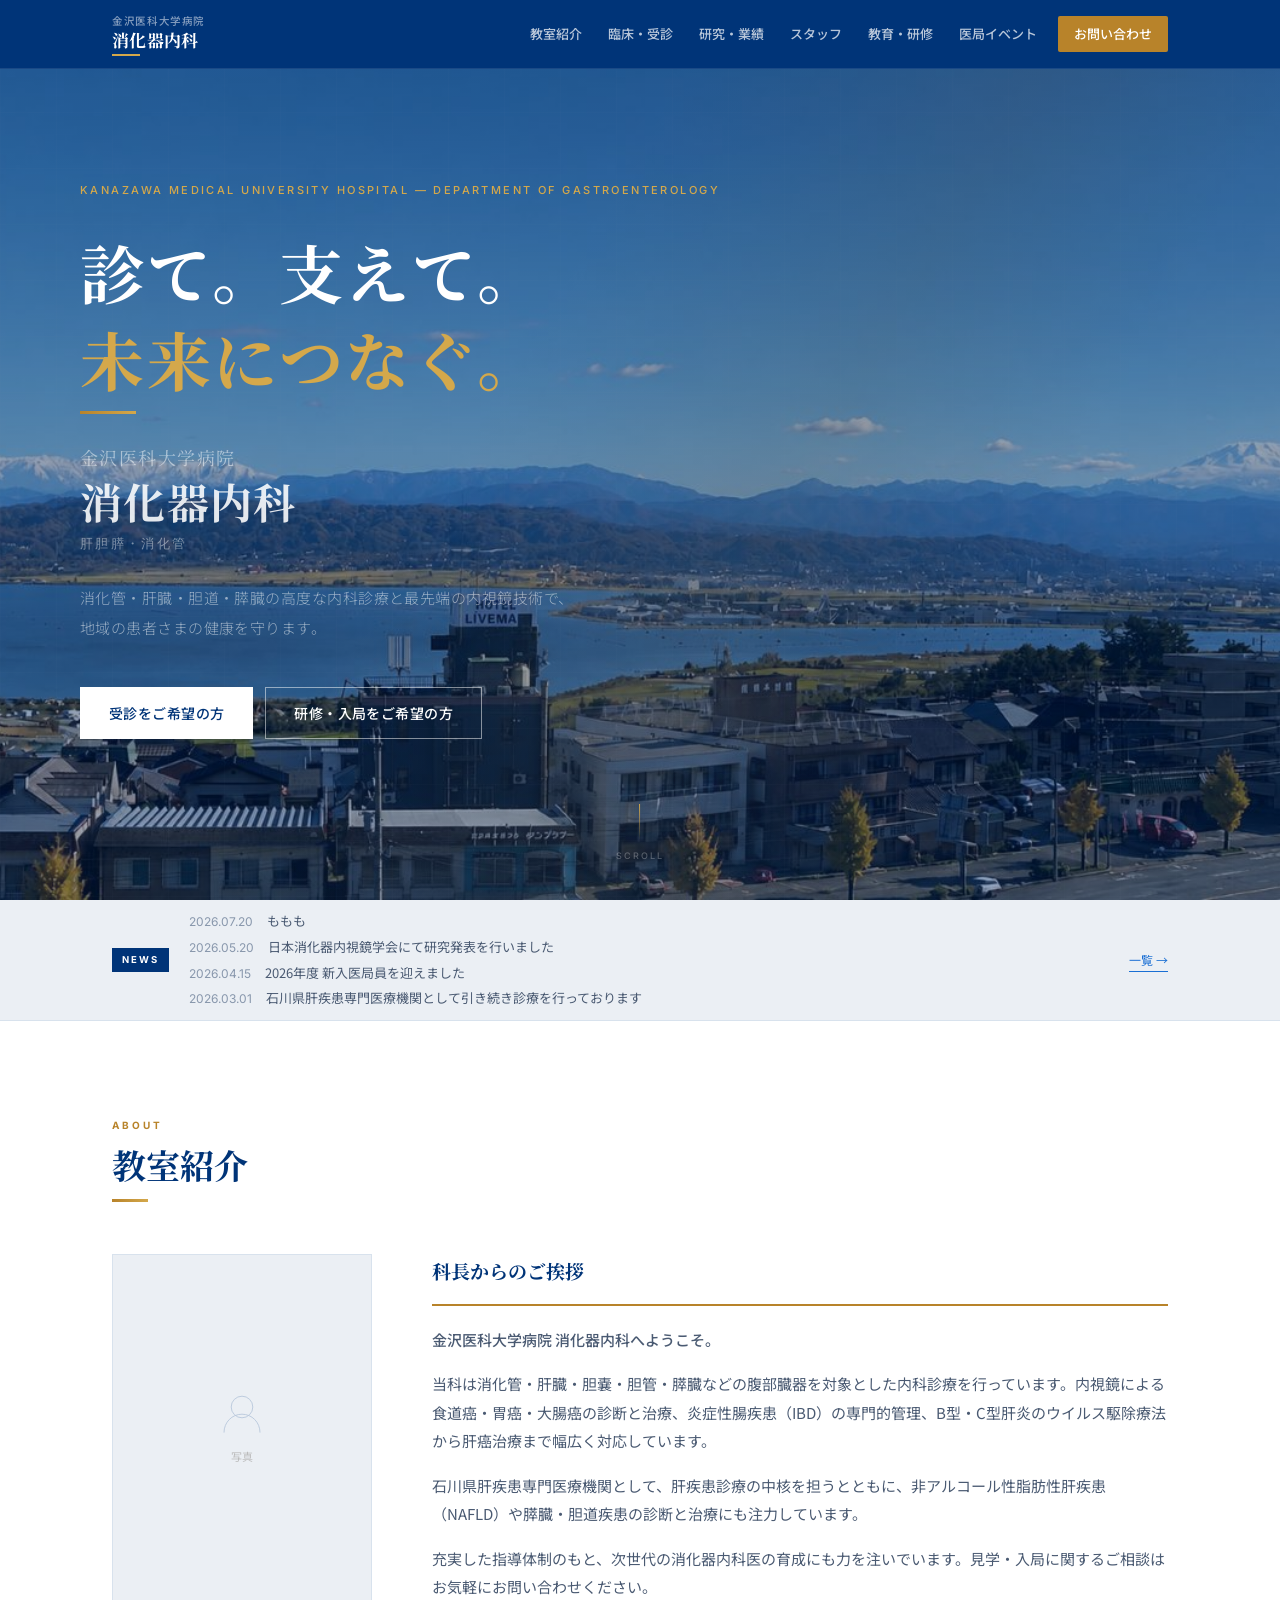
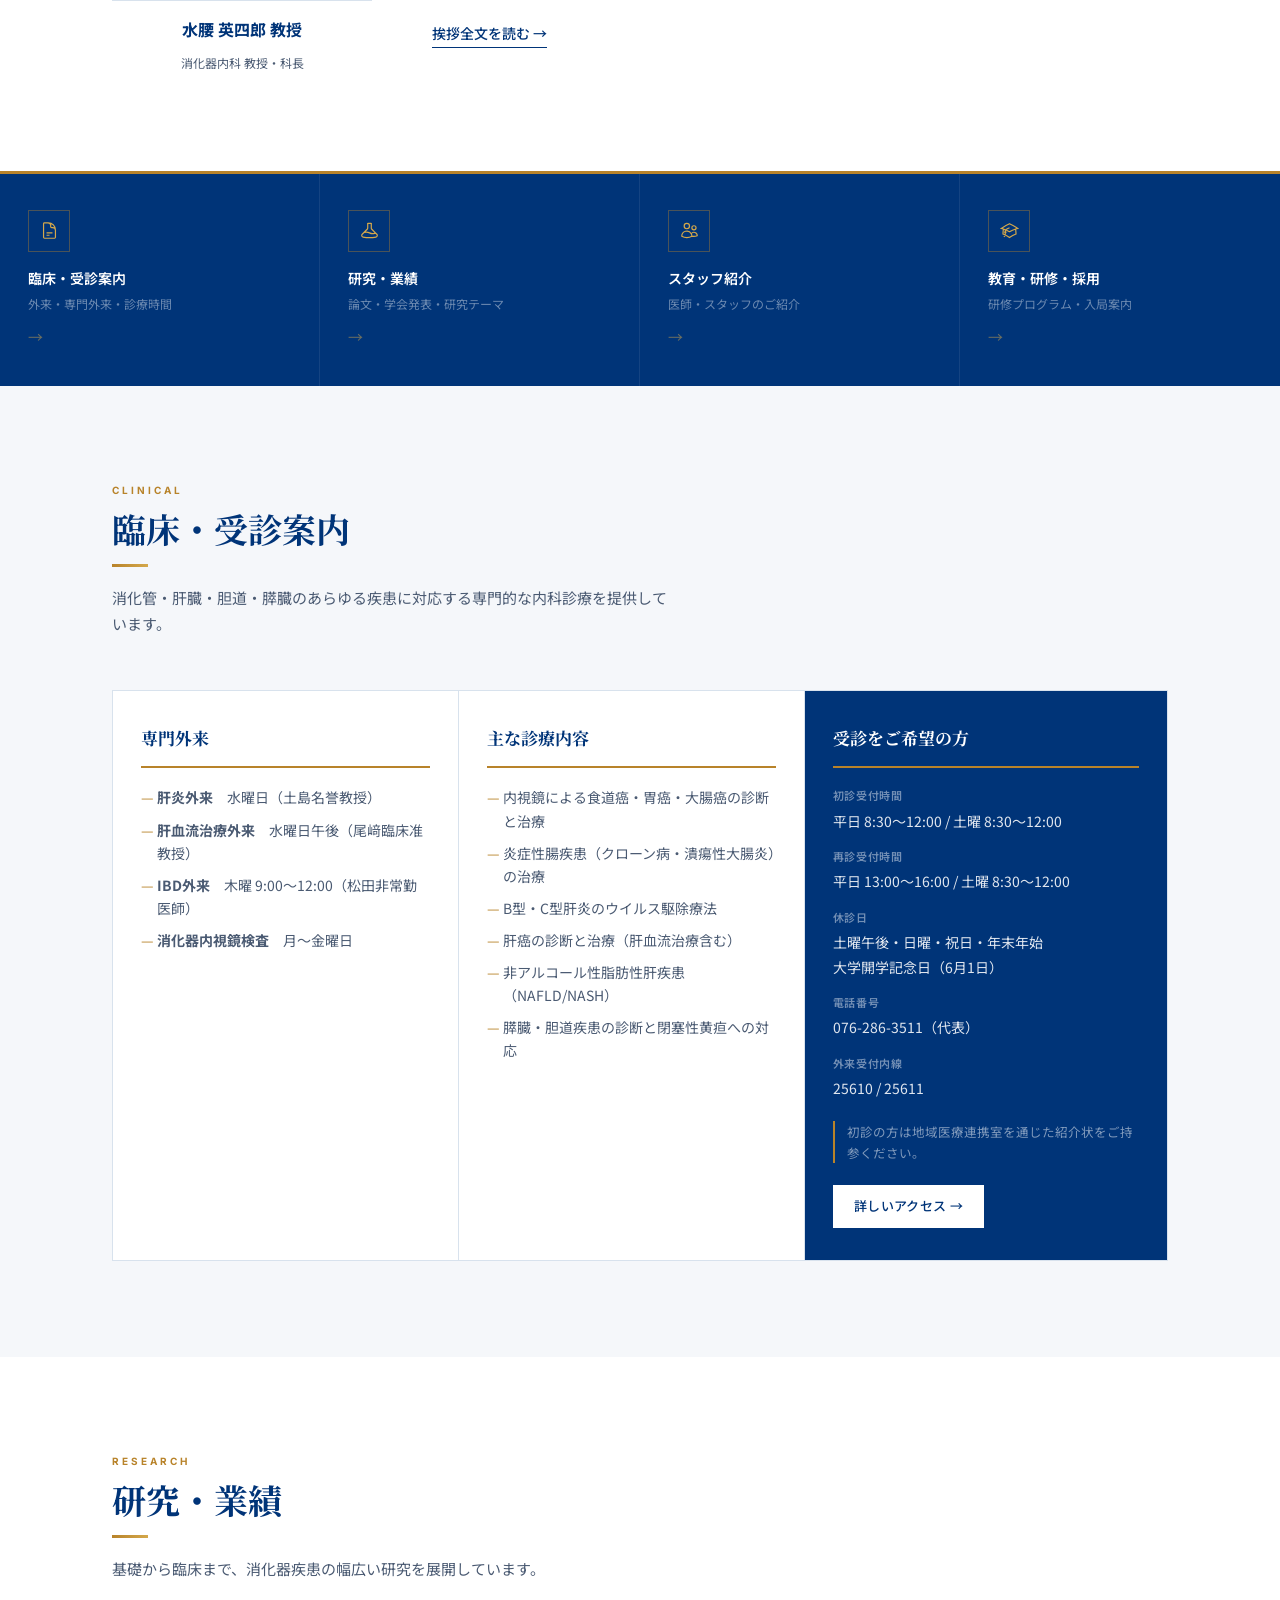
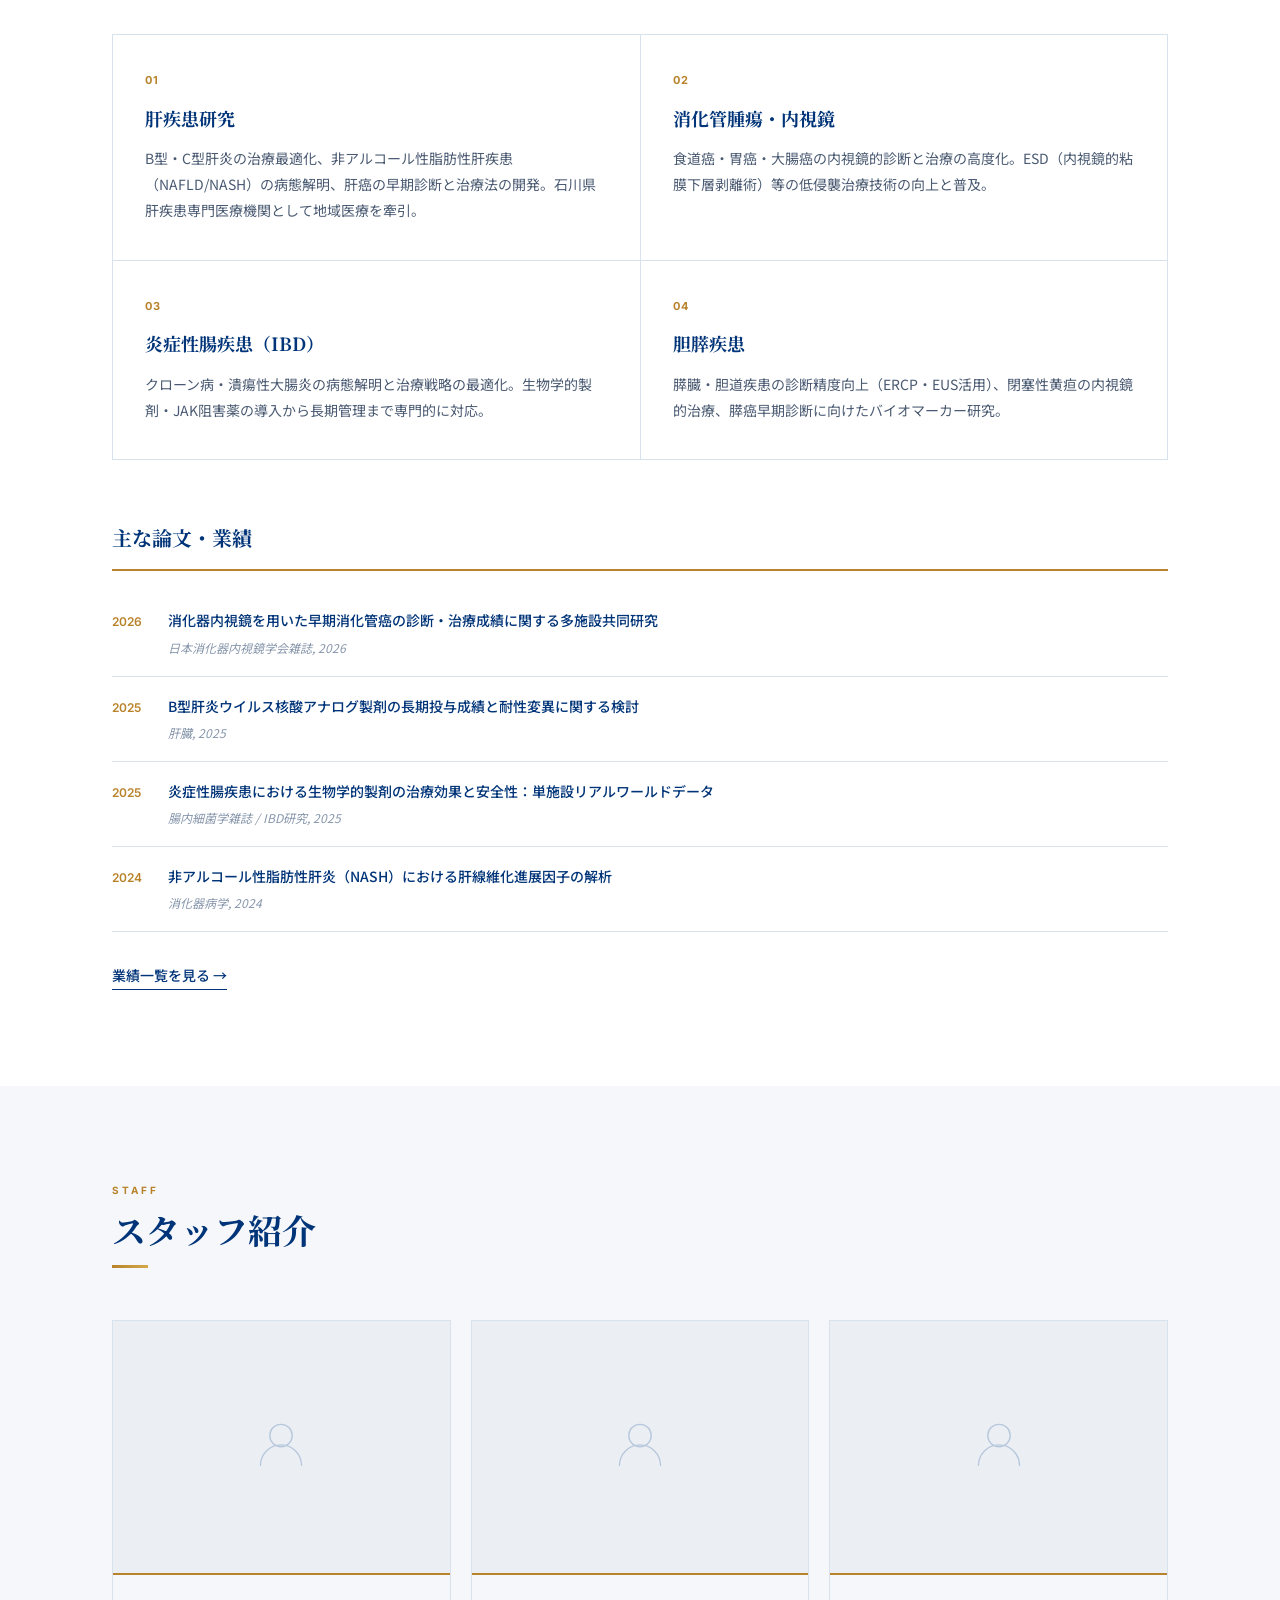
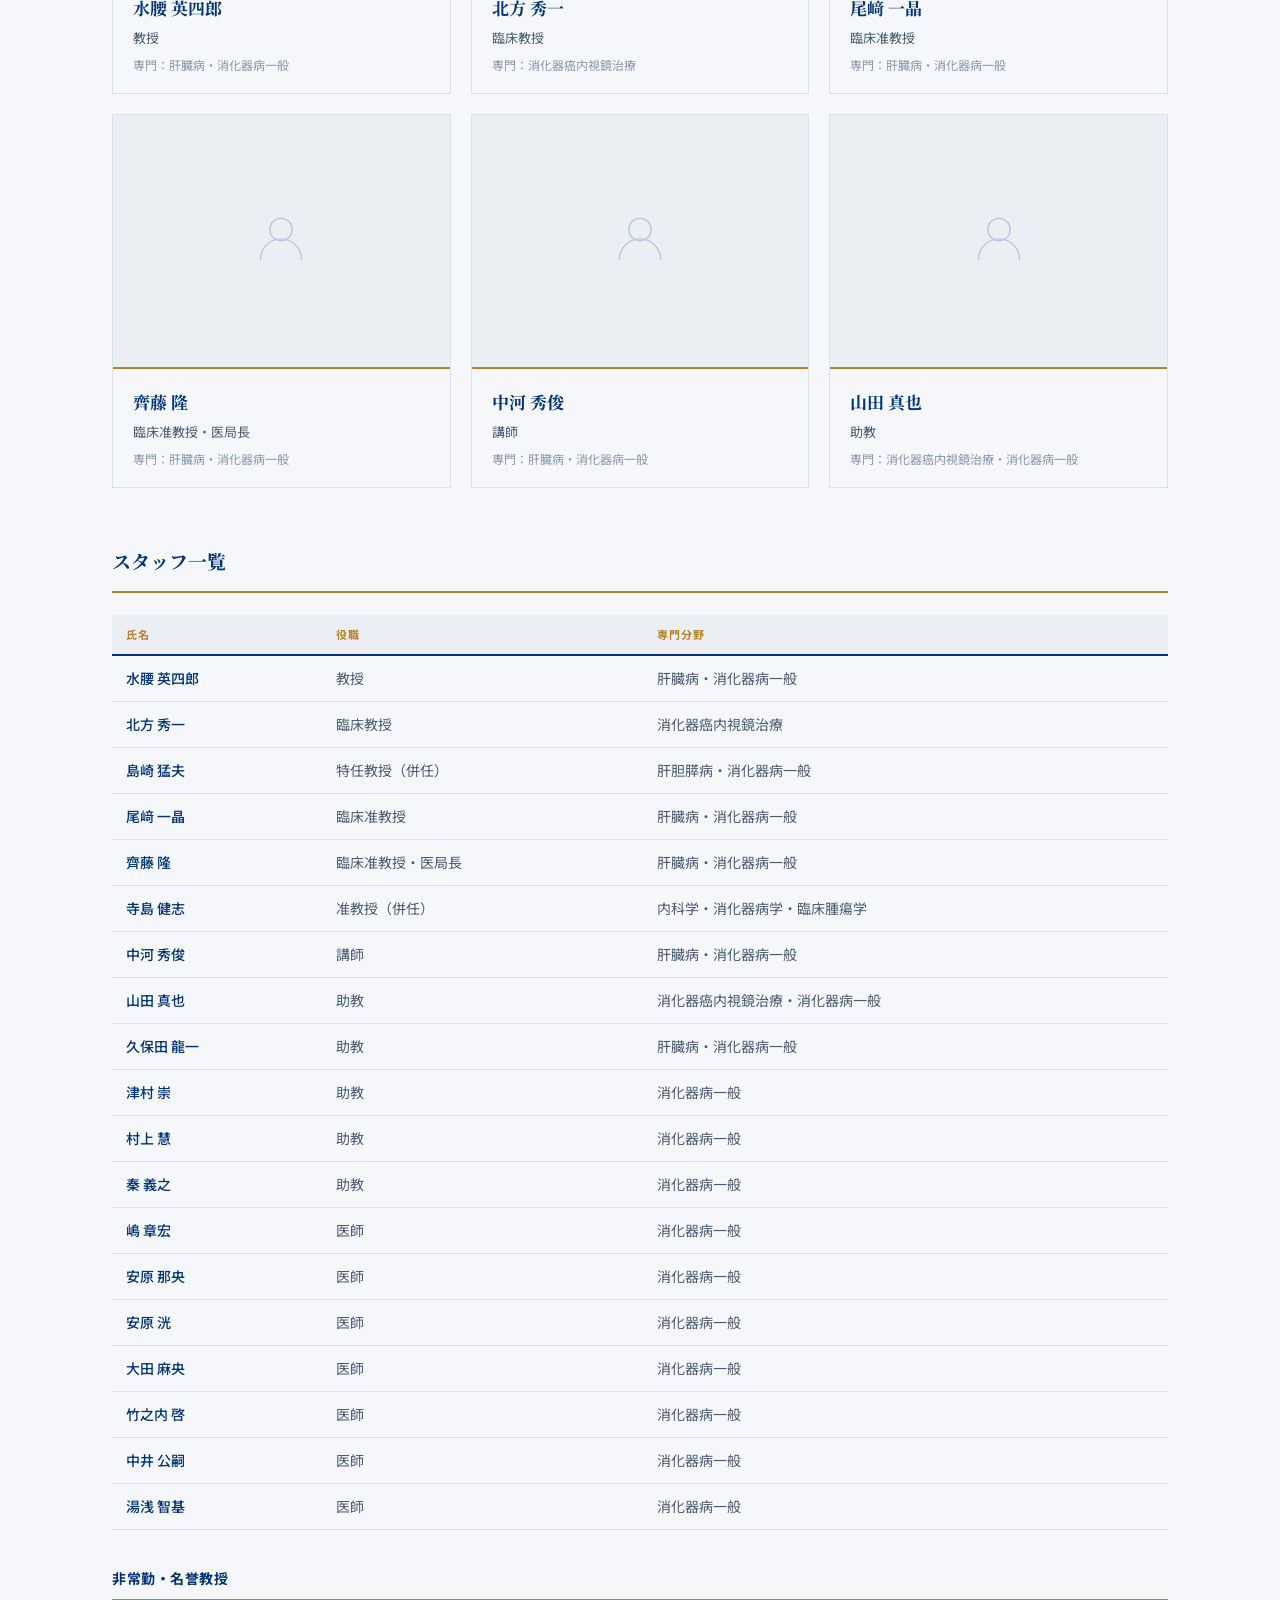
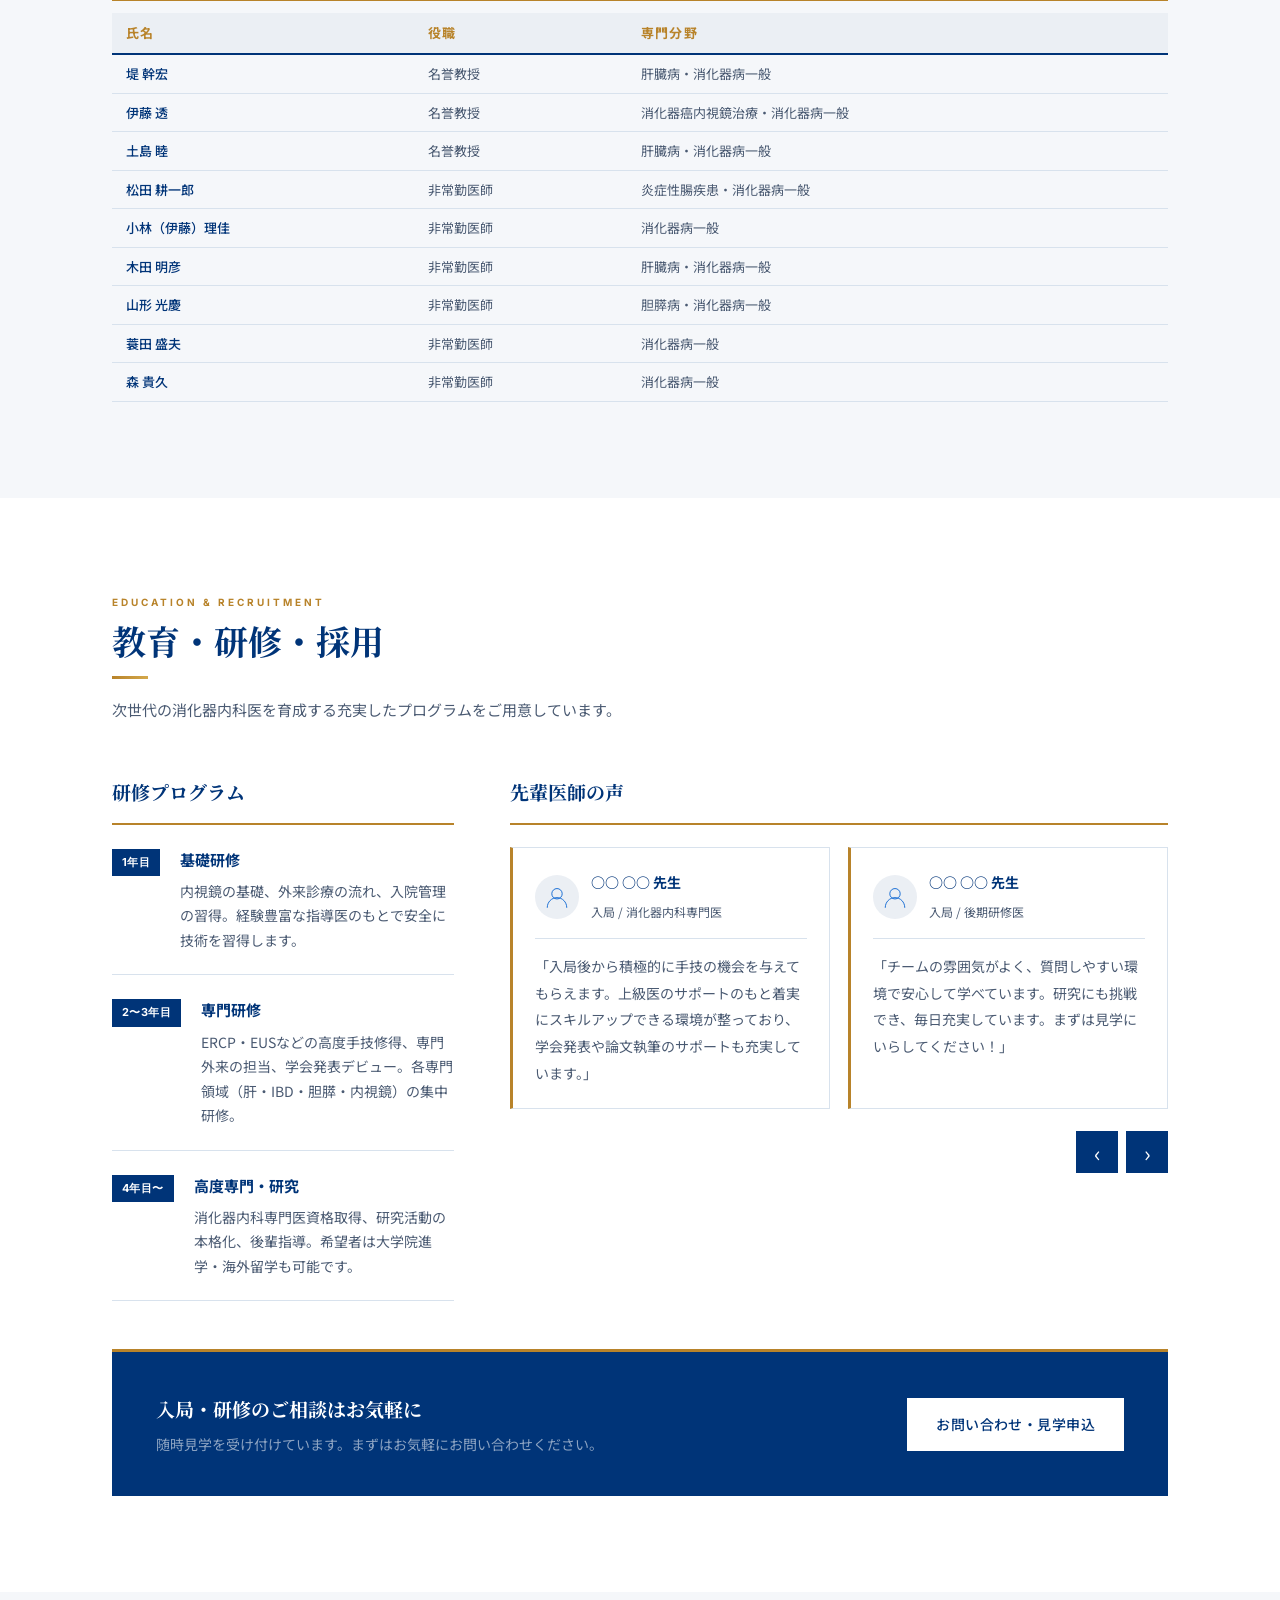
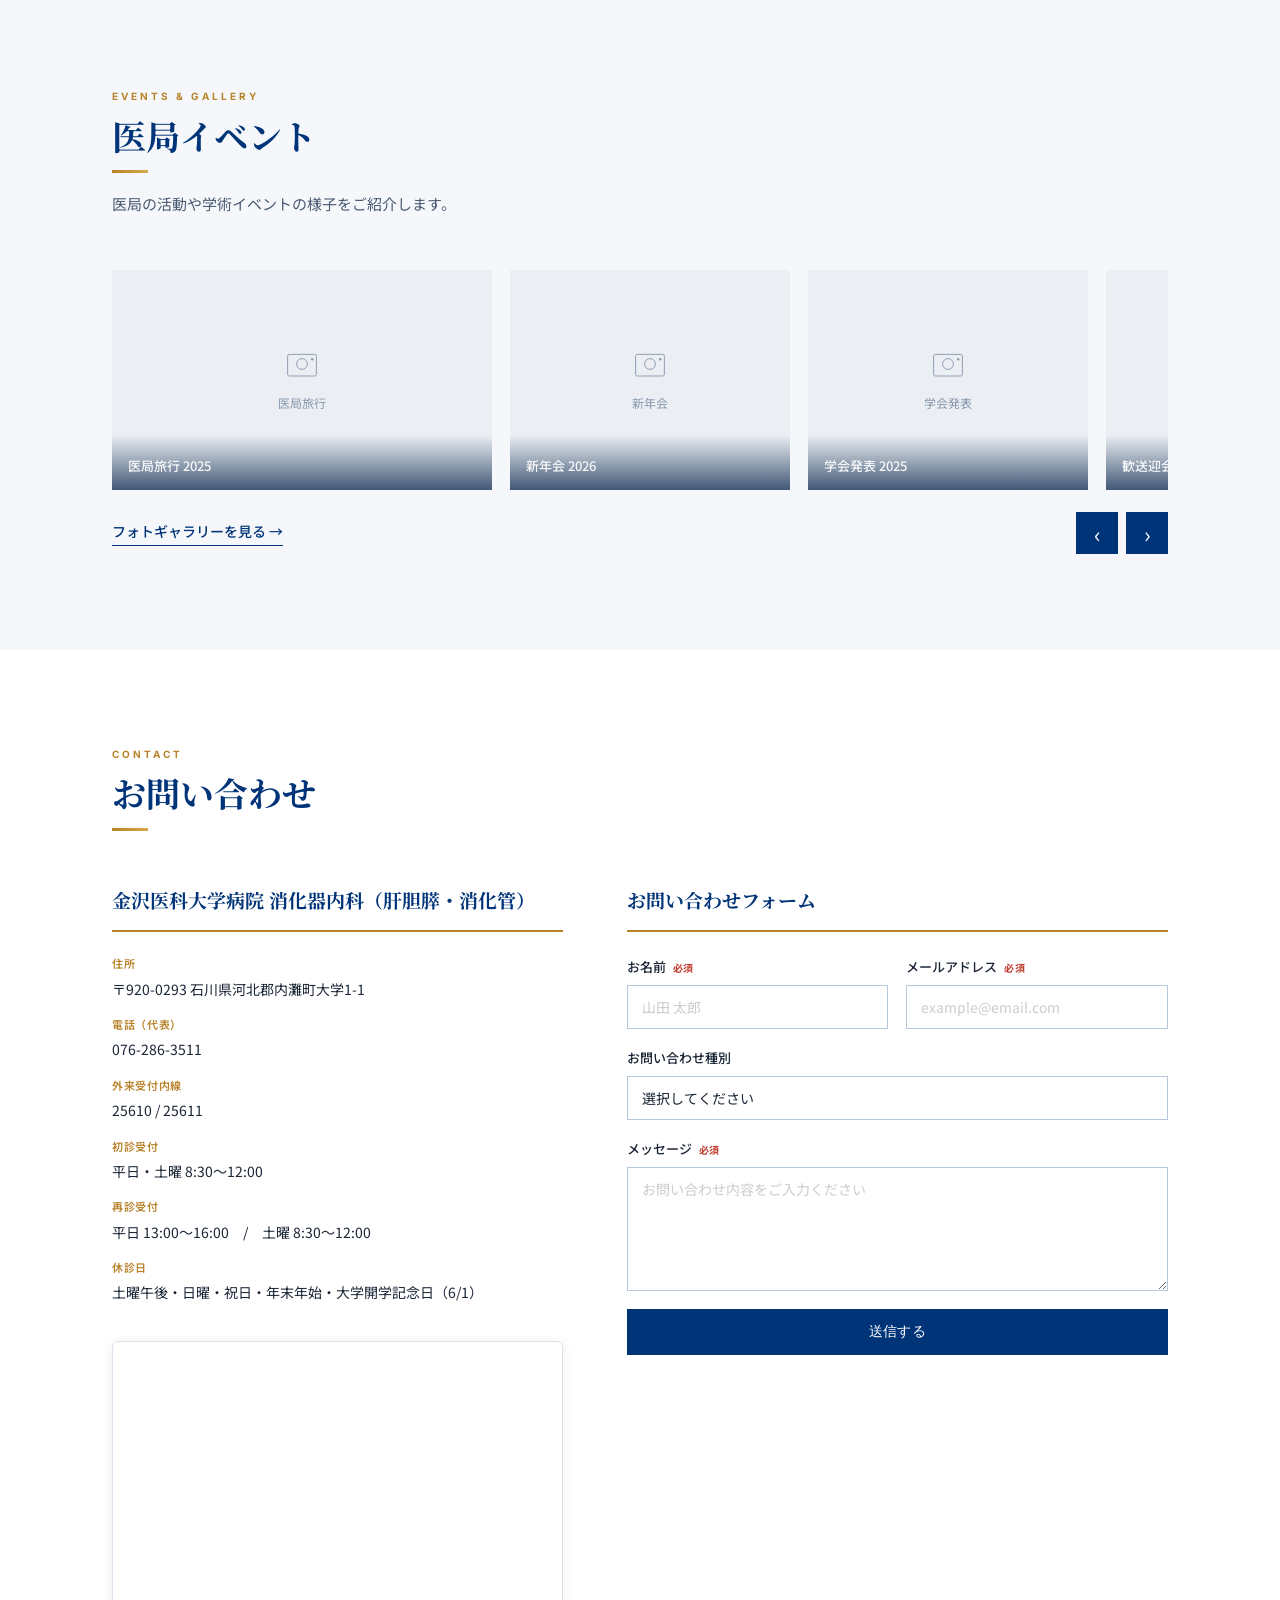
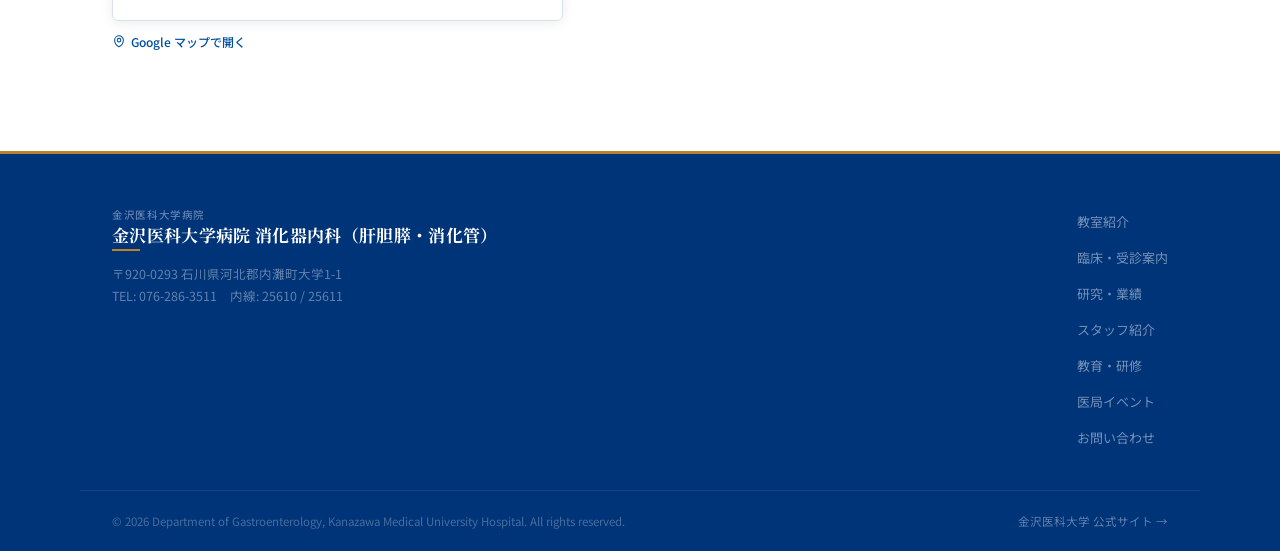
==== commit 0ead012f: "Add files via upload" ====
--- a/index.html
+++ b/index.html
@@ -5,6 +5,34 @@
   <meta name="viewport" content="width=device-width, initial-scale=1.0">
   <title>消化器内科（肝胆膵・消化管）| 金沢医科大学病院</title>
   <meta name="description" content="金沢医科大学病院 消化器内科（肝胆膵・消化管）。石川県肝疾患専門医療機関として、内視鏡治療・肝疾患・炎症性腸疾患・胆膵疾患の高度な診療を提供しています。">
+  <meta name="keywords" content="金沢医科大学病院,消化器内科,肝胆膵,消化管,内視鏡治療,肝疾患,炎症性腸疾患,胆膵疾患,石川県,金沢">
+  <meta name="robots" content="index, follow">
+  <link rel="canonical" href="https://kanazawaika-gastro.netlify.app/">
+  <meta property="og:type" content="website">
+  <meta property="og:title" content="消化器内科（肝胆膵・消化管）| 金沢医科大学病院">
+  <meta property="og:description" content="金沢医科大学病院 消化器内科（肝胆膵・消化管）。石川県肝疾患専門医療機関として、内視鏡治療・肝疾患・炎症性腸疾患・胆膵疾患の高度な診療を提供しています。">
+  <meta property="og:url" content="https://kanazawaika-gastro.netlify.app/">
+  <meta property="og:locale" content="ja_JP">
+  <script type="application/ld+json">
+  {
+    "@context": "https://schema.org",
+    "@type": "MedicalOrganization",
+    "name": "金沢医科大学病院 消化器内科",
+    "alternateName": ["金沢医科大学消化器内科", "金沢医大消化器内科"],
+    "description": "石川県肝疾患専門医療機関として、内視鏡治療・肝疾患・炎症性腸疾患・胆膵疾患の高度な診療を提供しています。",
+    "url": "https://kanazawaika-gastro.netlify.app/",
+    "address": {
+      "@type": "PostalAddress",
+      "addressCountry": "JP",
+      "addressRegion": "石川県",
+      "addressLocality": "河北郡内灘町"
+    },
+    "parentOrganization": {
+      "@type": "Hospital",
+      "name": "金沢医科大学病院"
+    }
+  }
+  </script>
   <link rel="preconnect" href="https://fonts.googleapis.com">
   <link rel="preconnect" href="https://fonts.gstatic.com" crossorigin>
   <link href="https://fonts.googleapis.com/css2?family=Noto+Sans+JP:wght@300;400;500;700&family=Noto+Serif+JP:wght@400;600;700&family=Inter:wght@300;400;500;600&display=swap" rel="stylesheet">
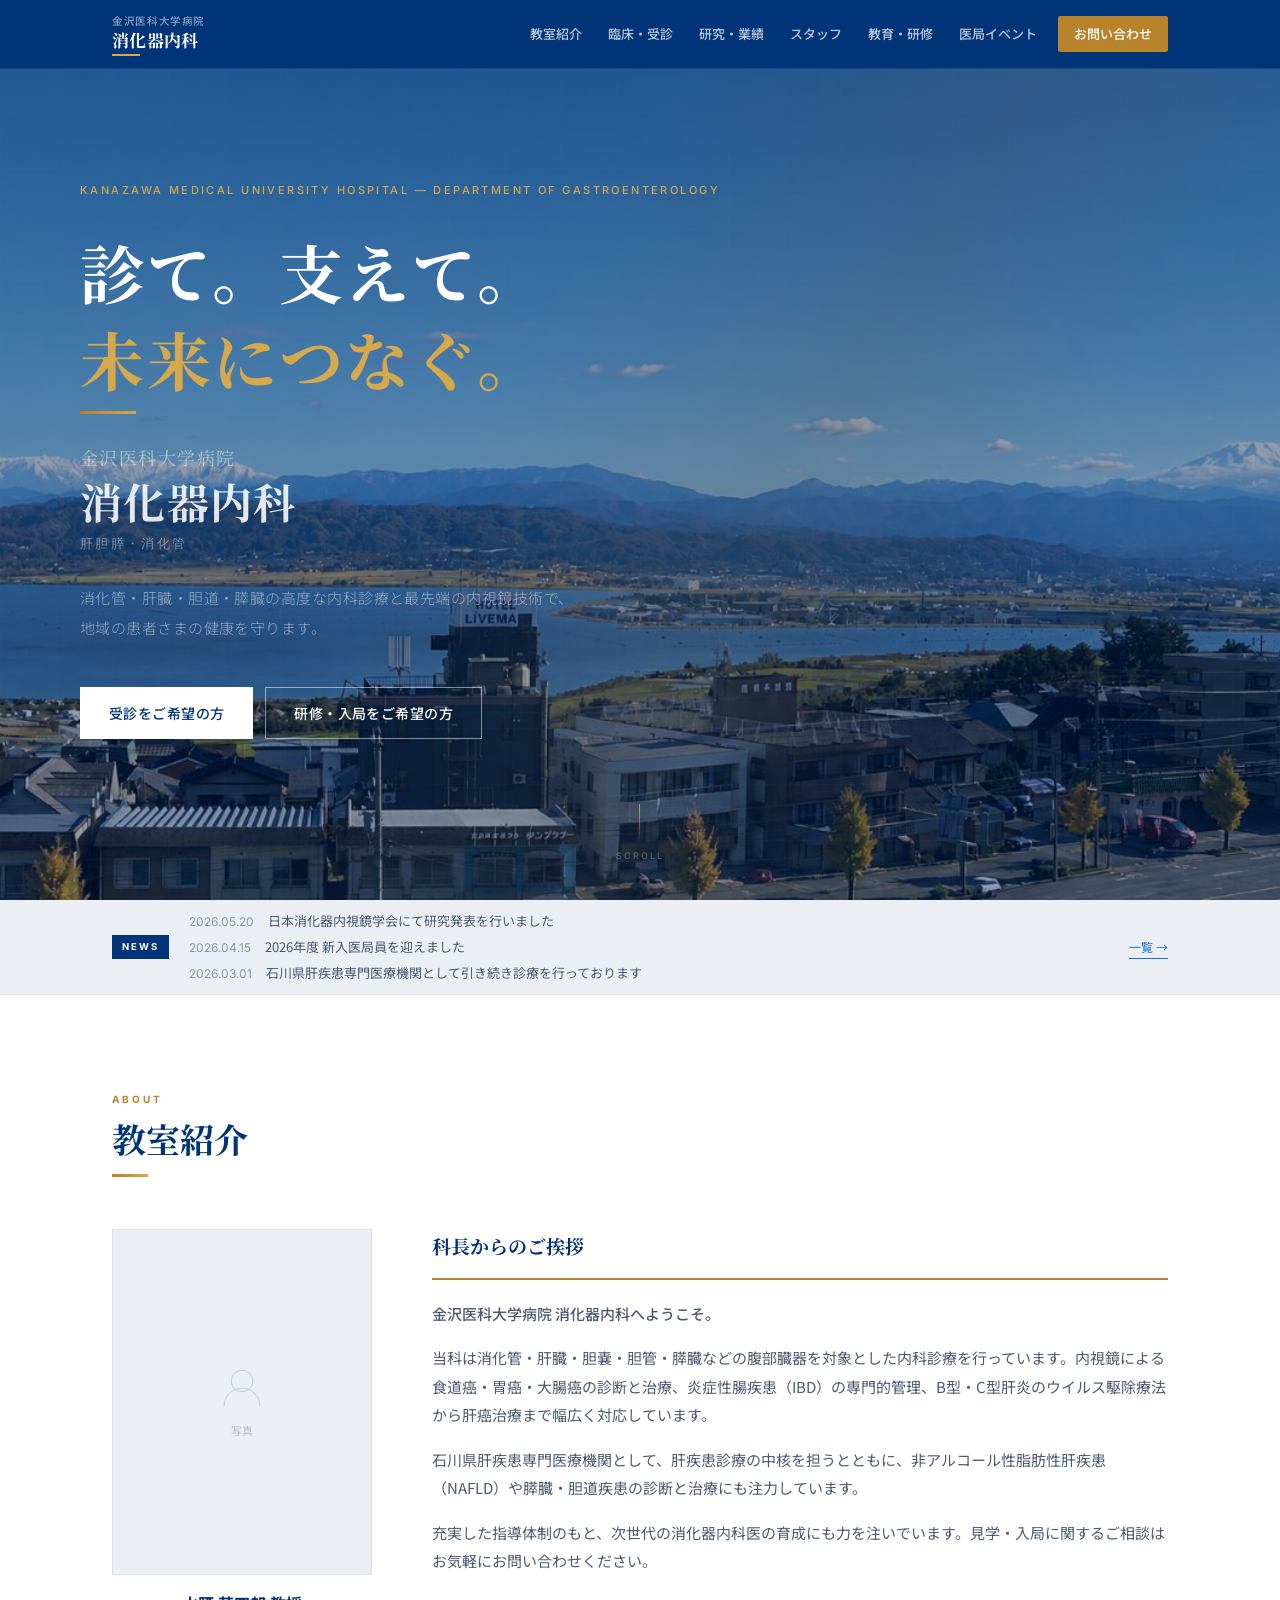
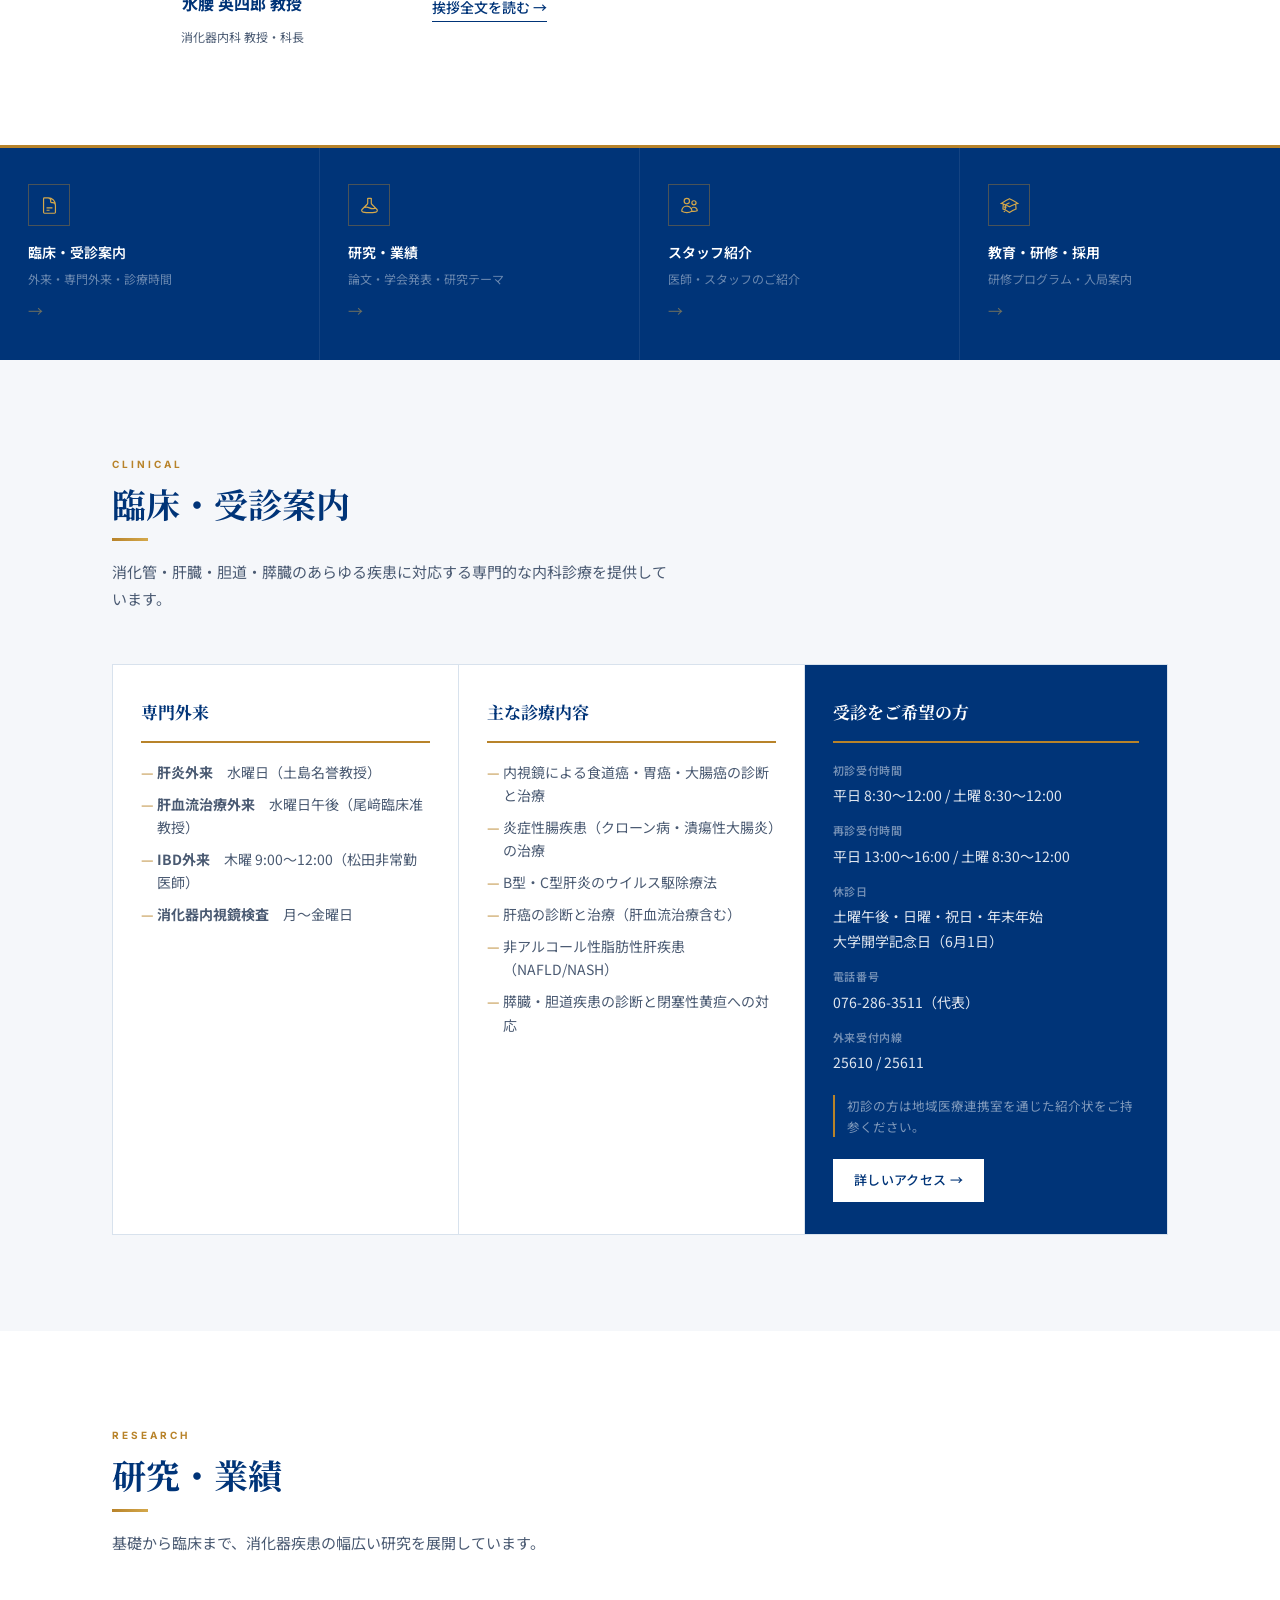
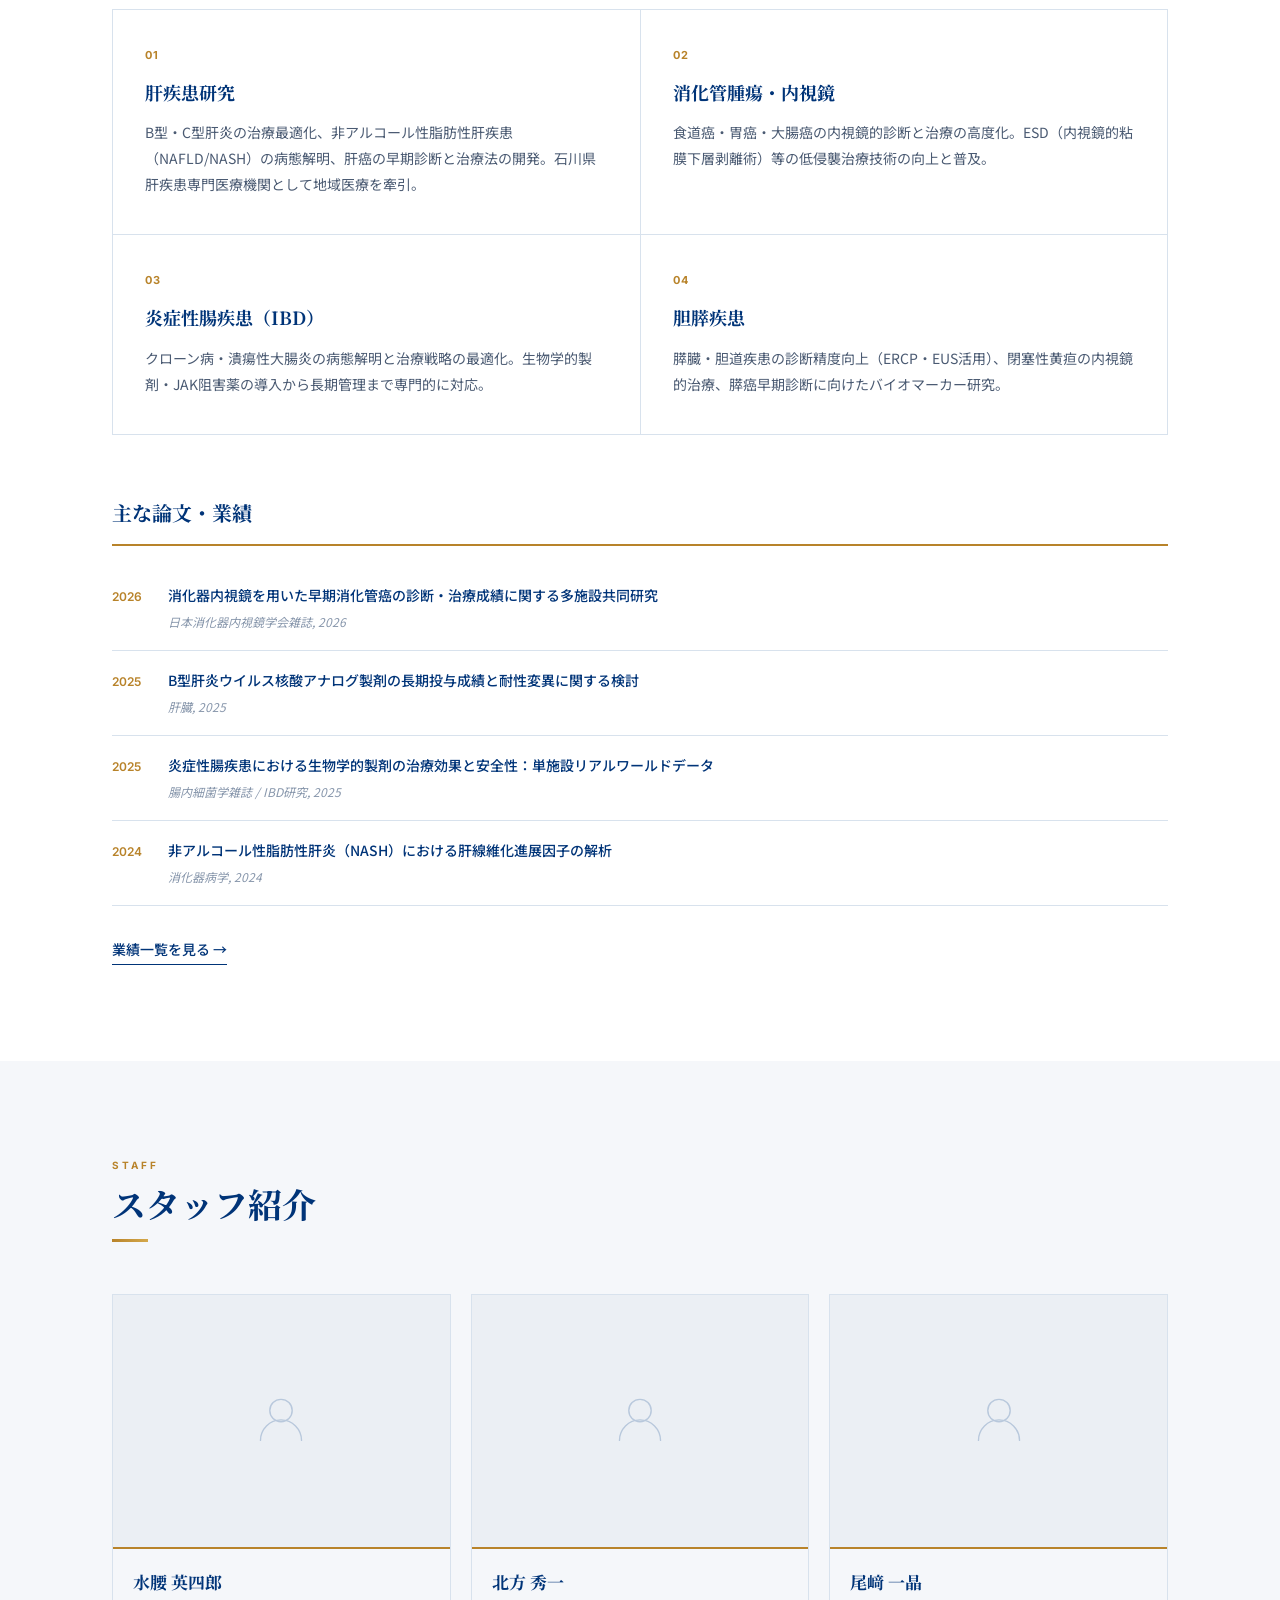
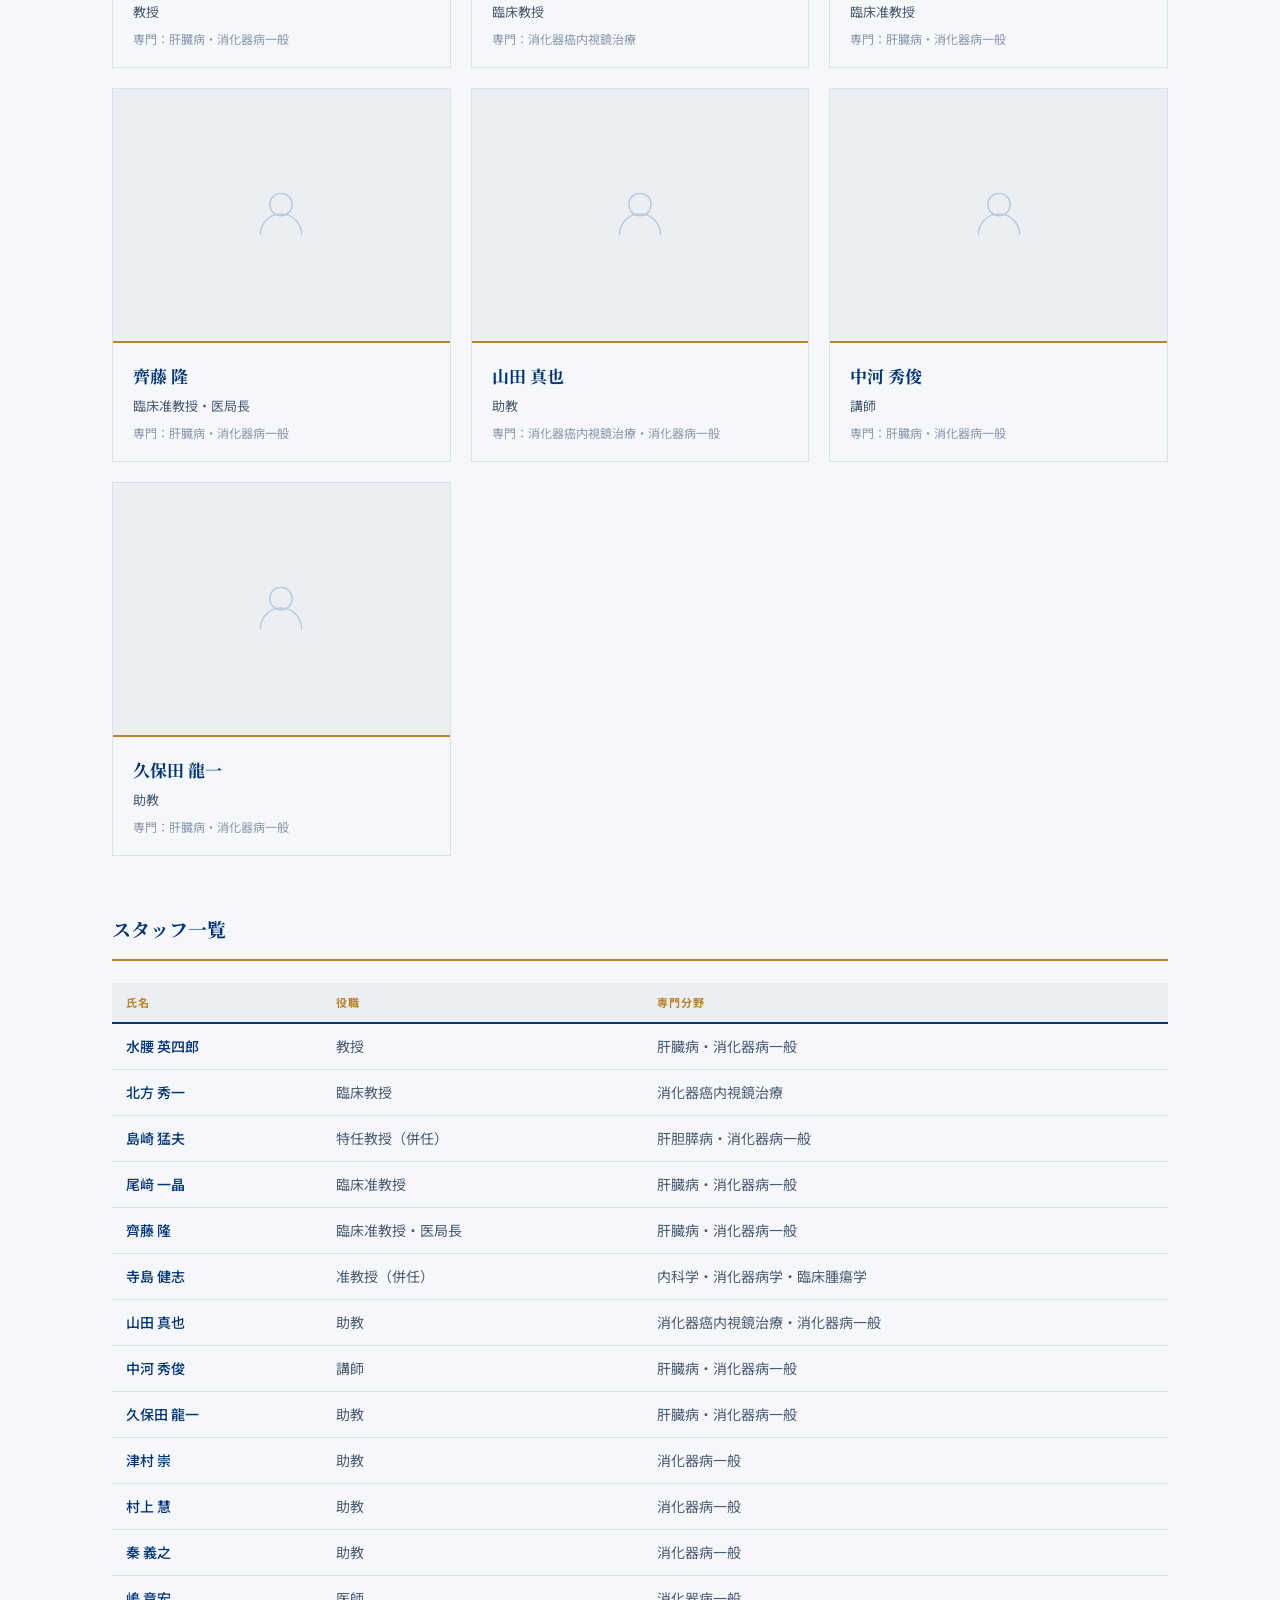
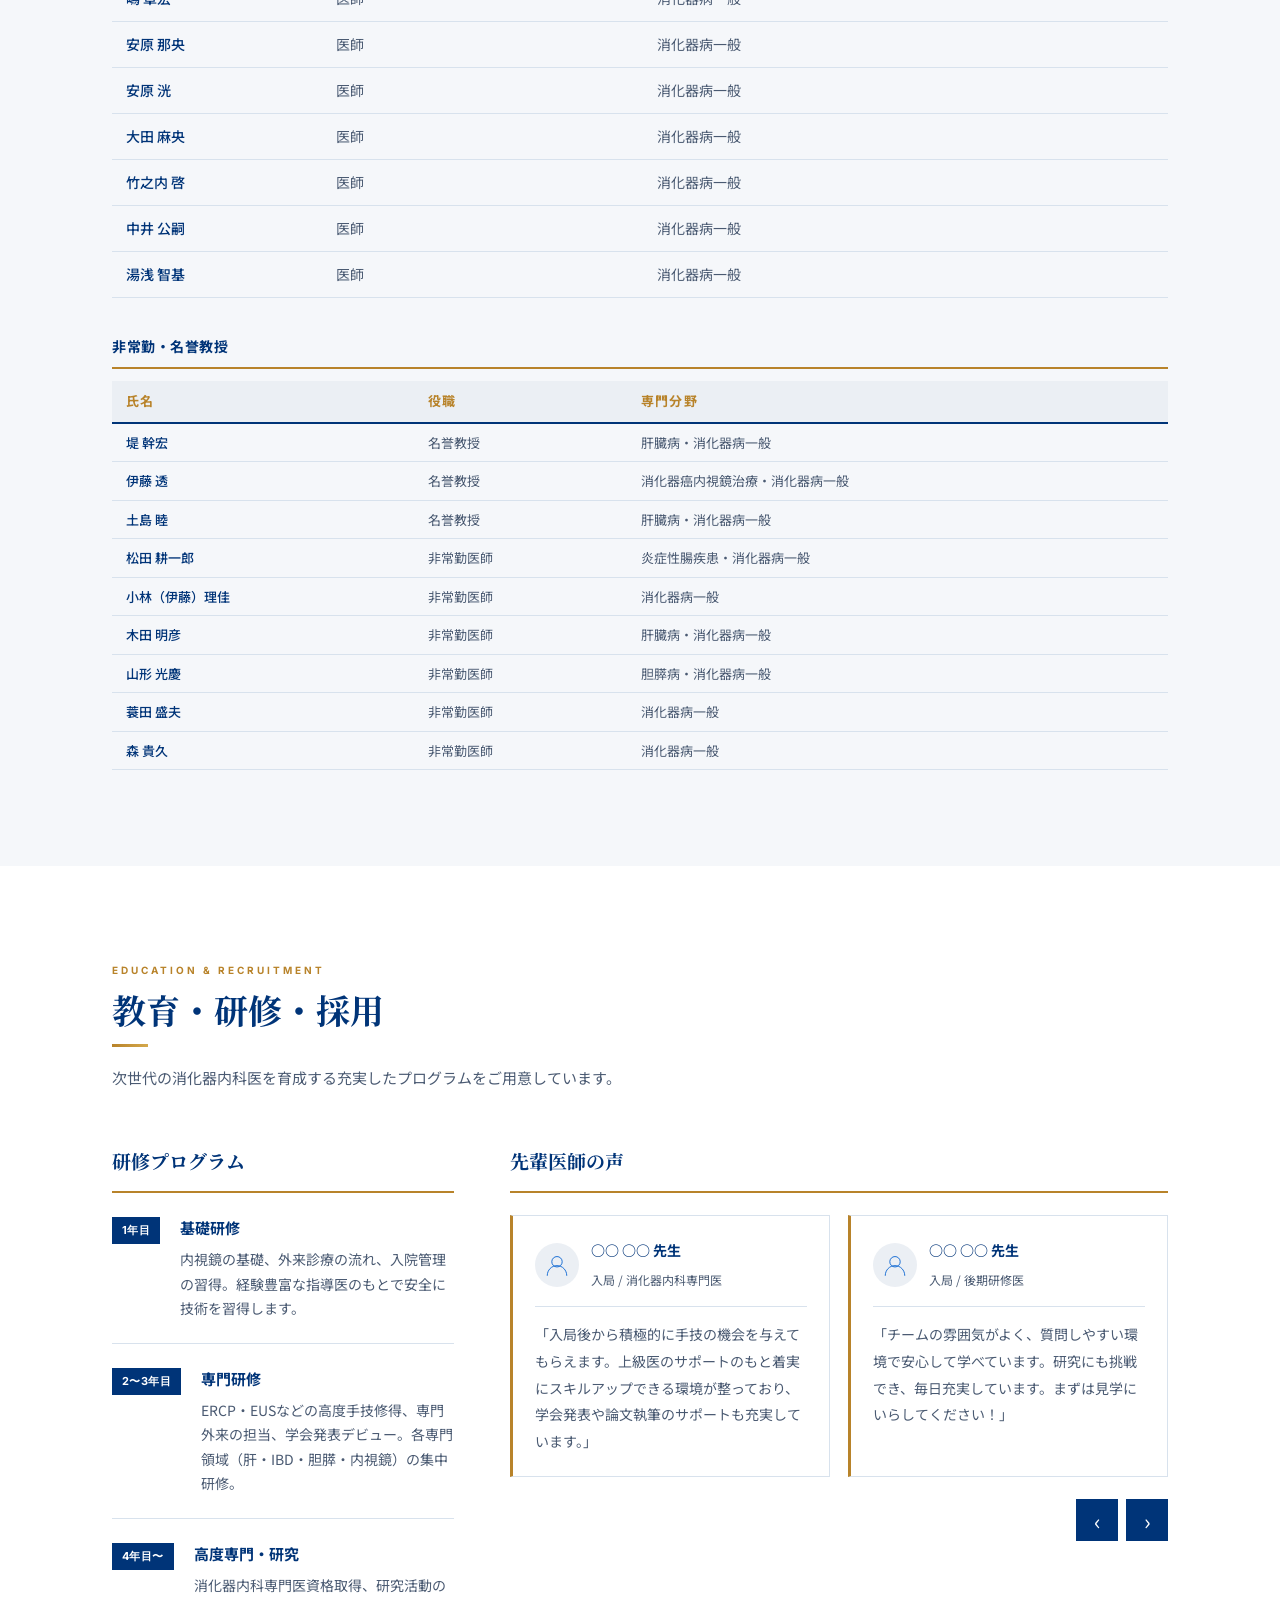
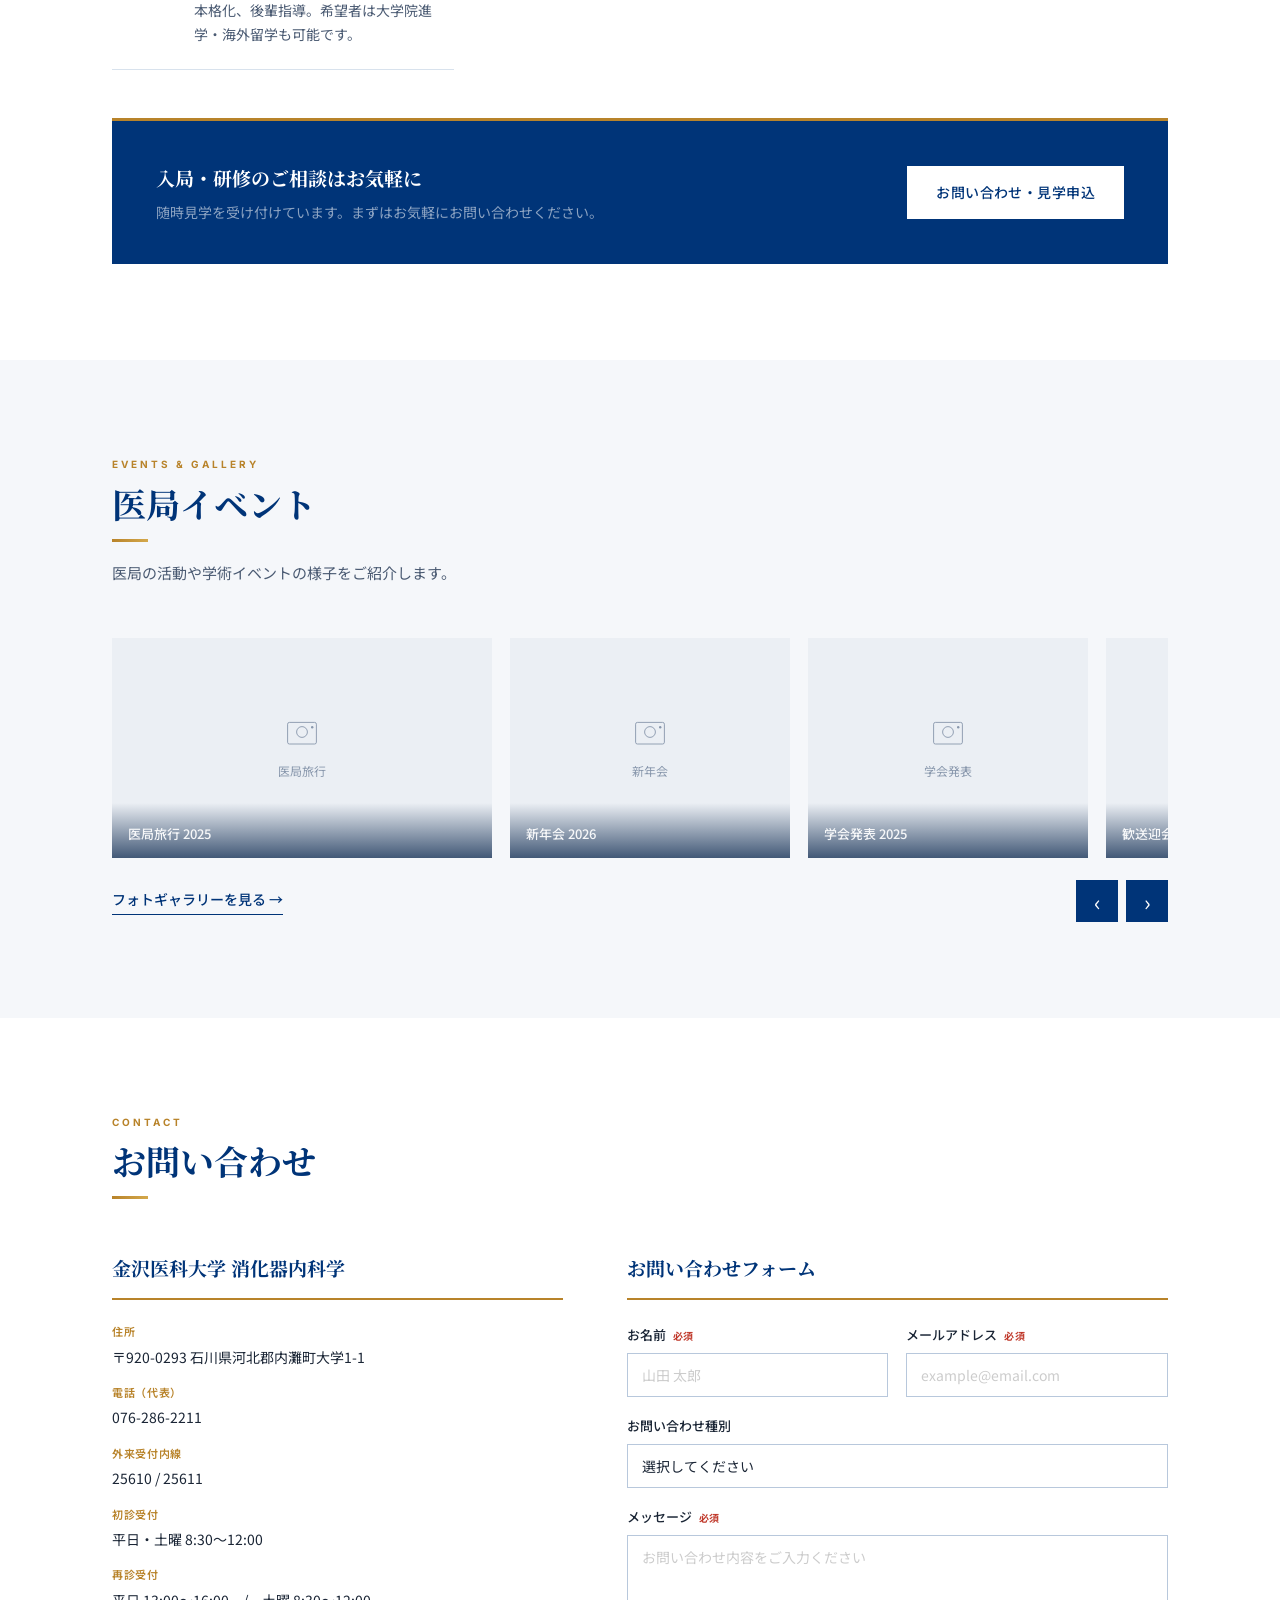
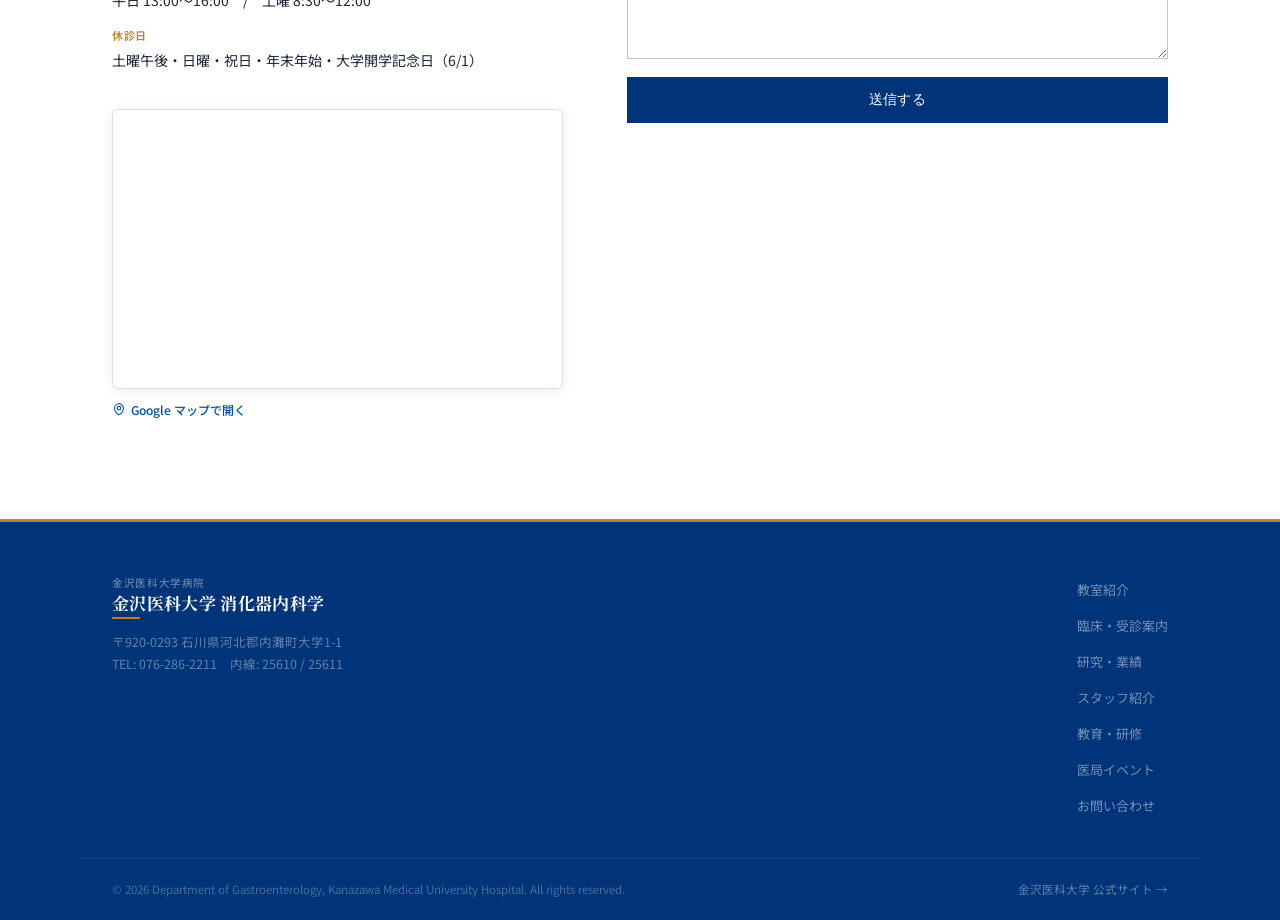
==== commit 51bbe490: "Add files via upload" ====
--- a/index.html
+++ b/index.html
@@ -381,7 +381,8 @@
         </div>
         <div class="contact-right">
           <h3 class="sub-heading">お問い合わせフォーム</h3>
-          <form class="contact-form" id="contactForm" novalidate>
+          <form class="contact-form" id="contactForm" name="contact" data-netlify="true" novalidate>
+            <input type="hidden" name="form-name" value="contact">
             <div class="form-row">
               <div class="form-group">
                 <label for="name">お名前 <span class="req">必須</span></label>
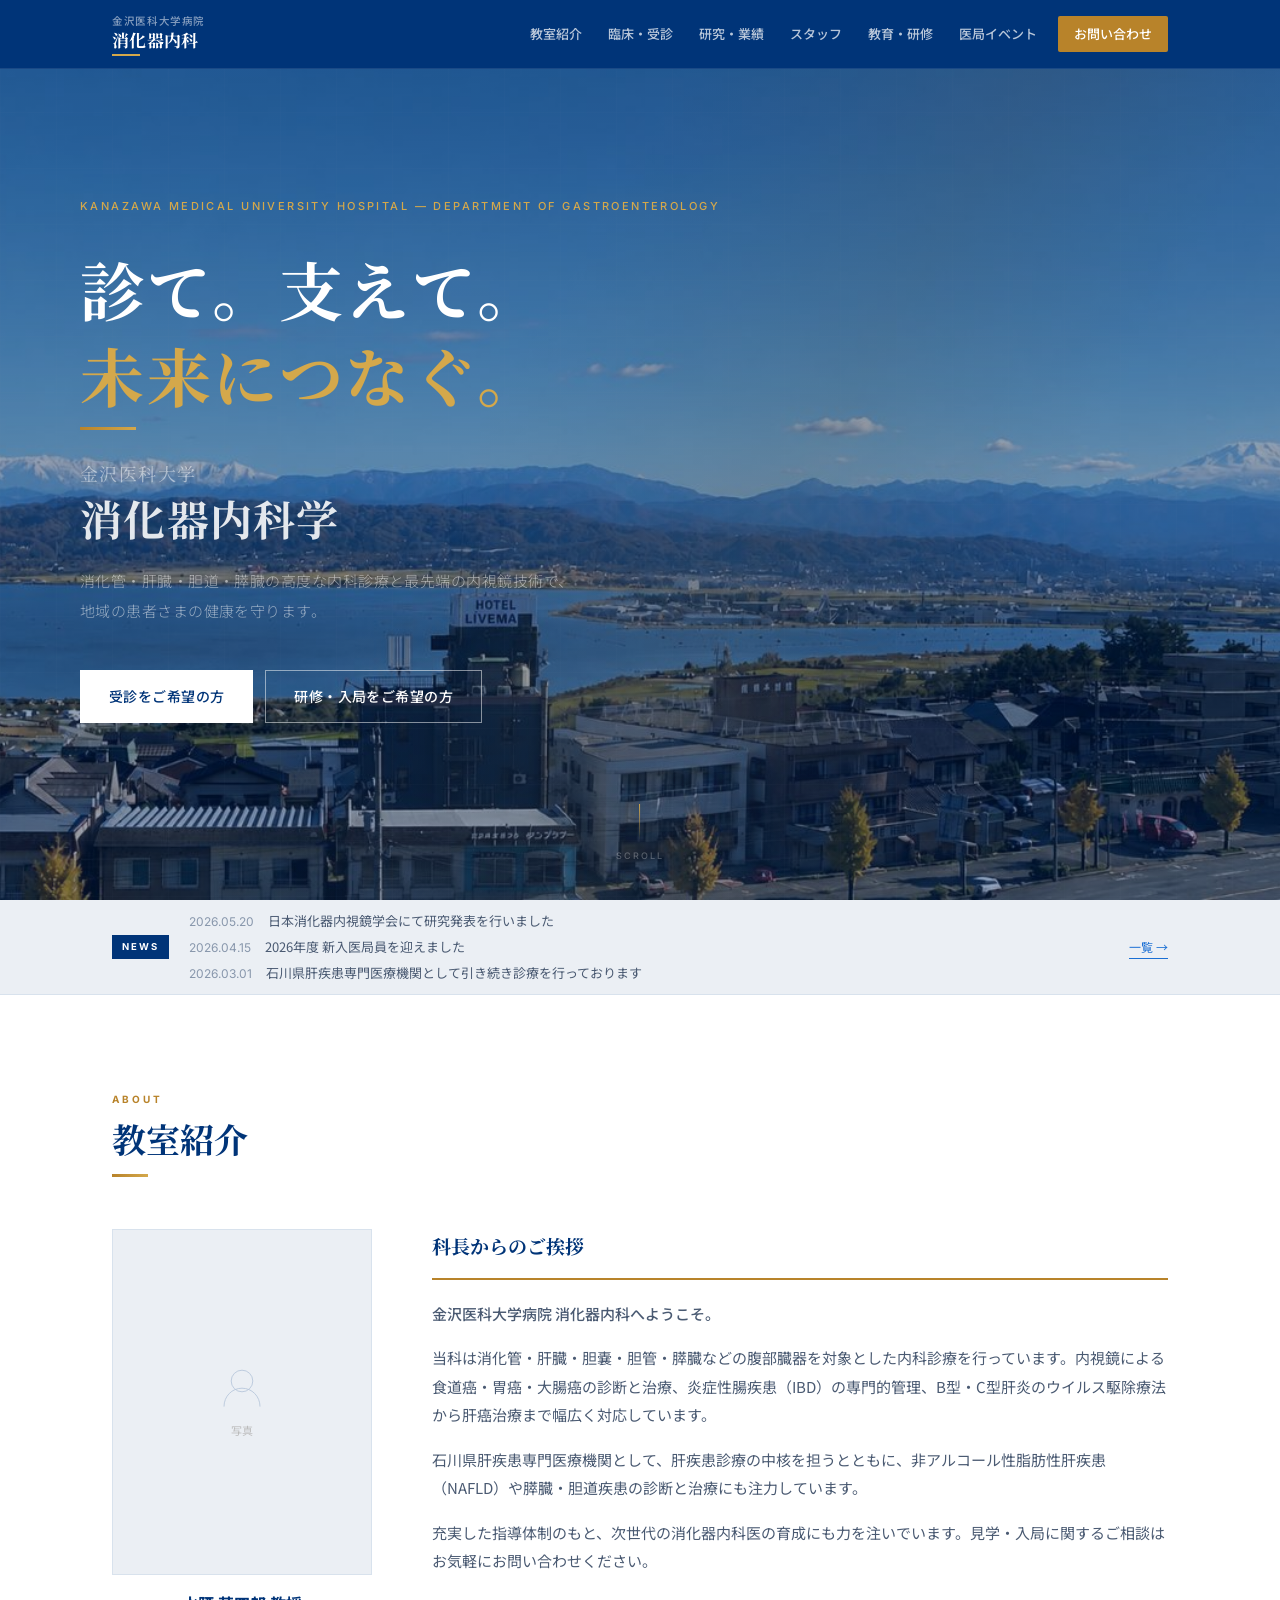
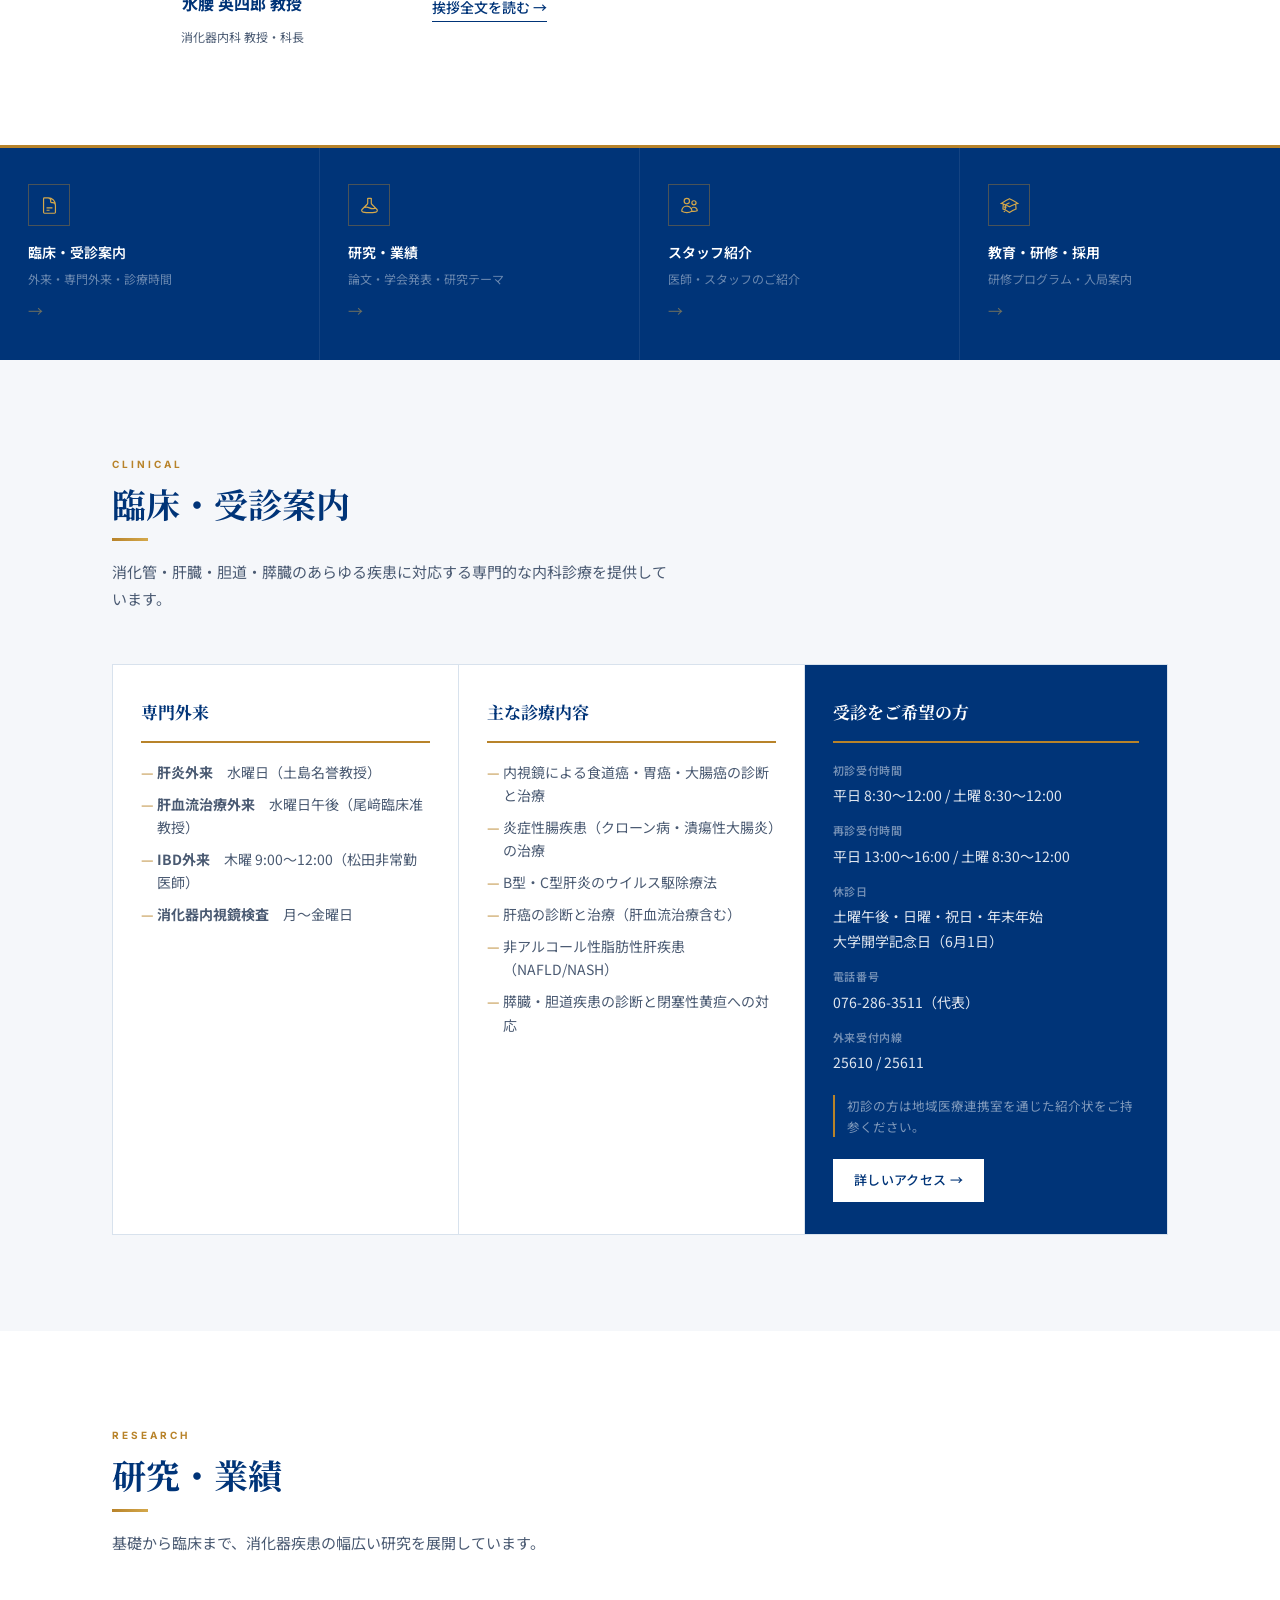
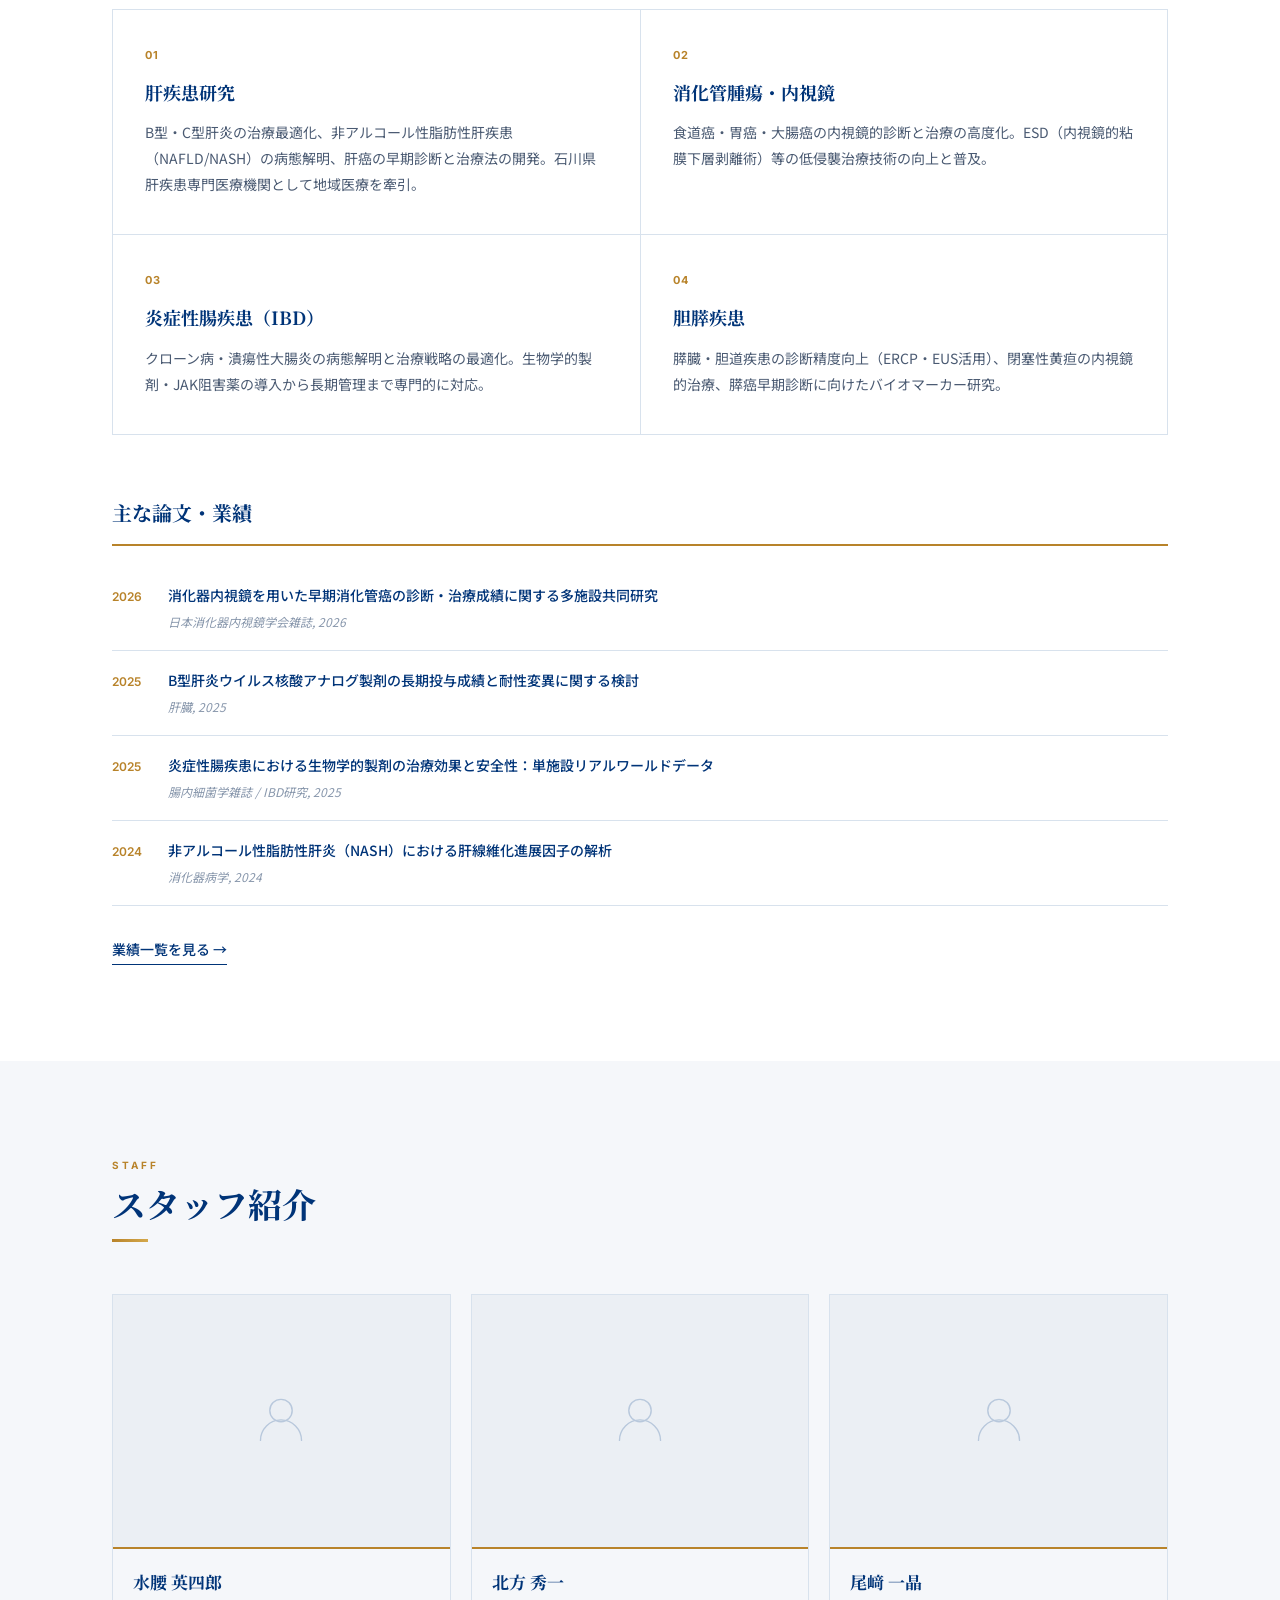
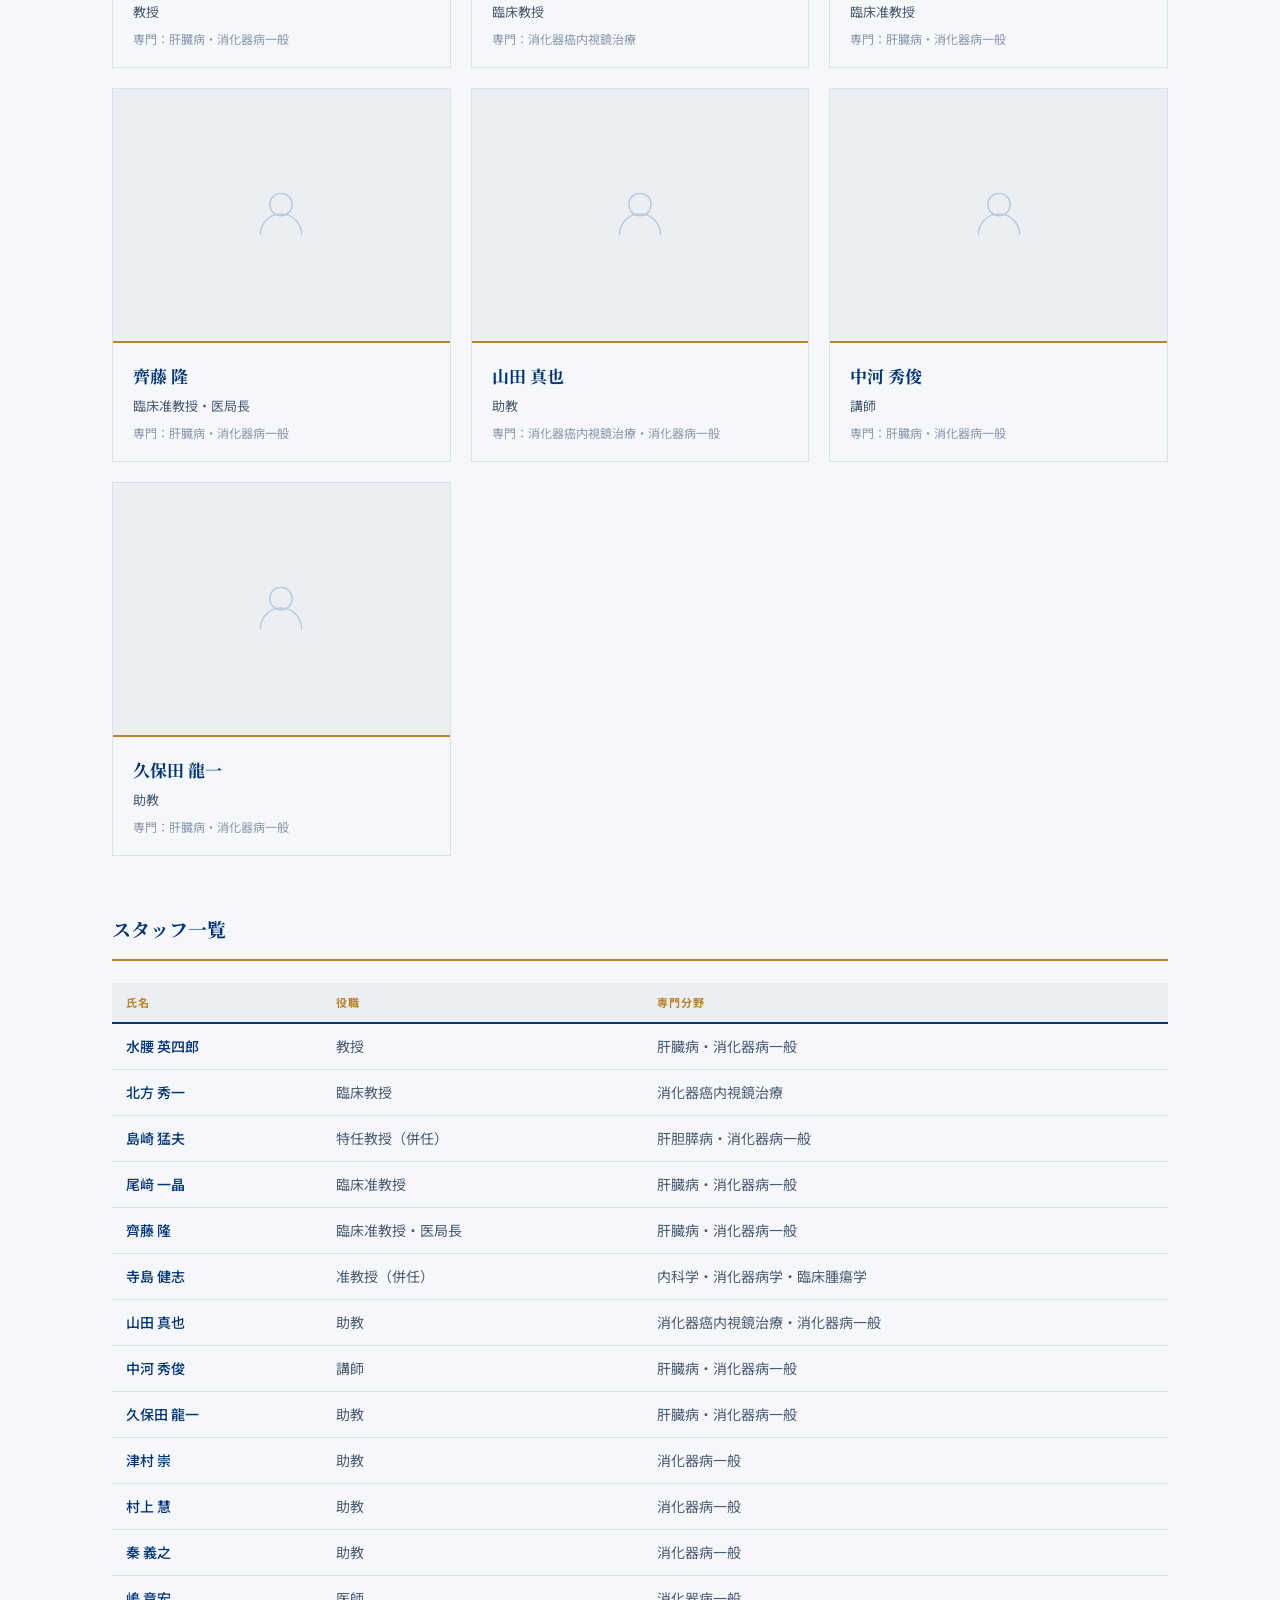
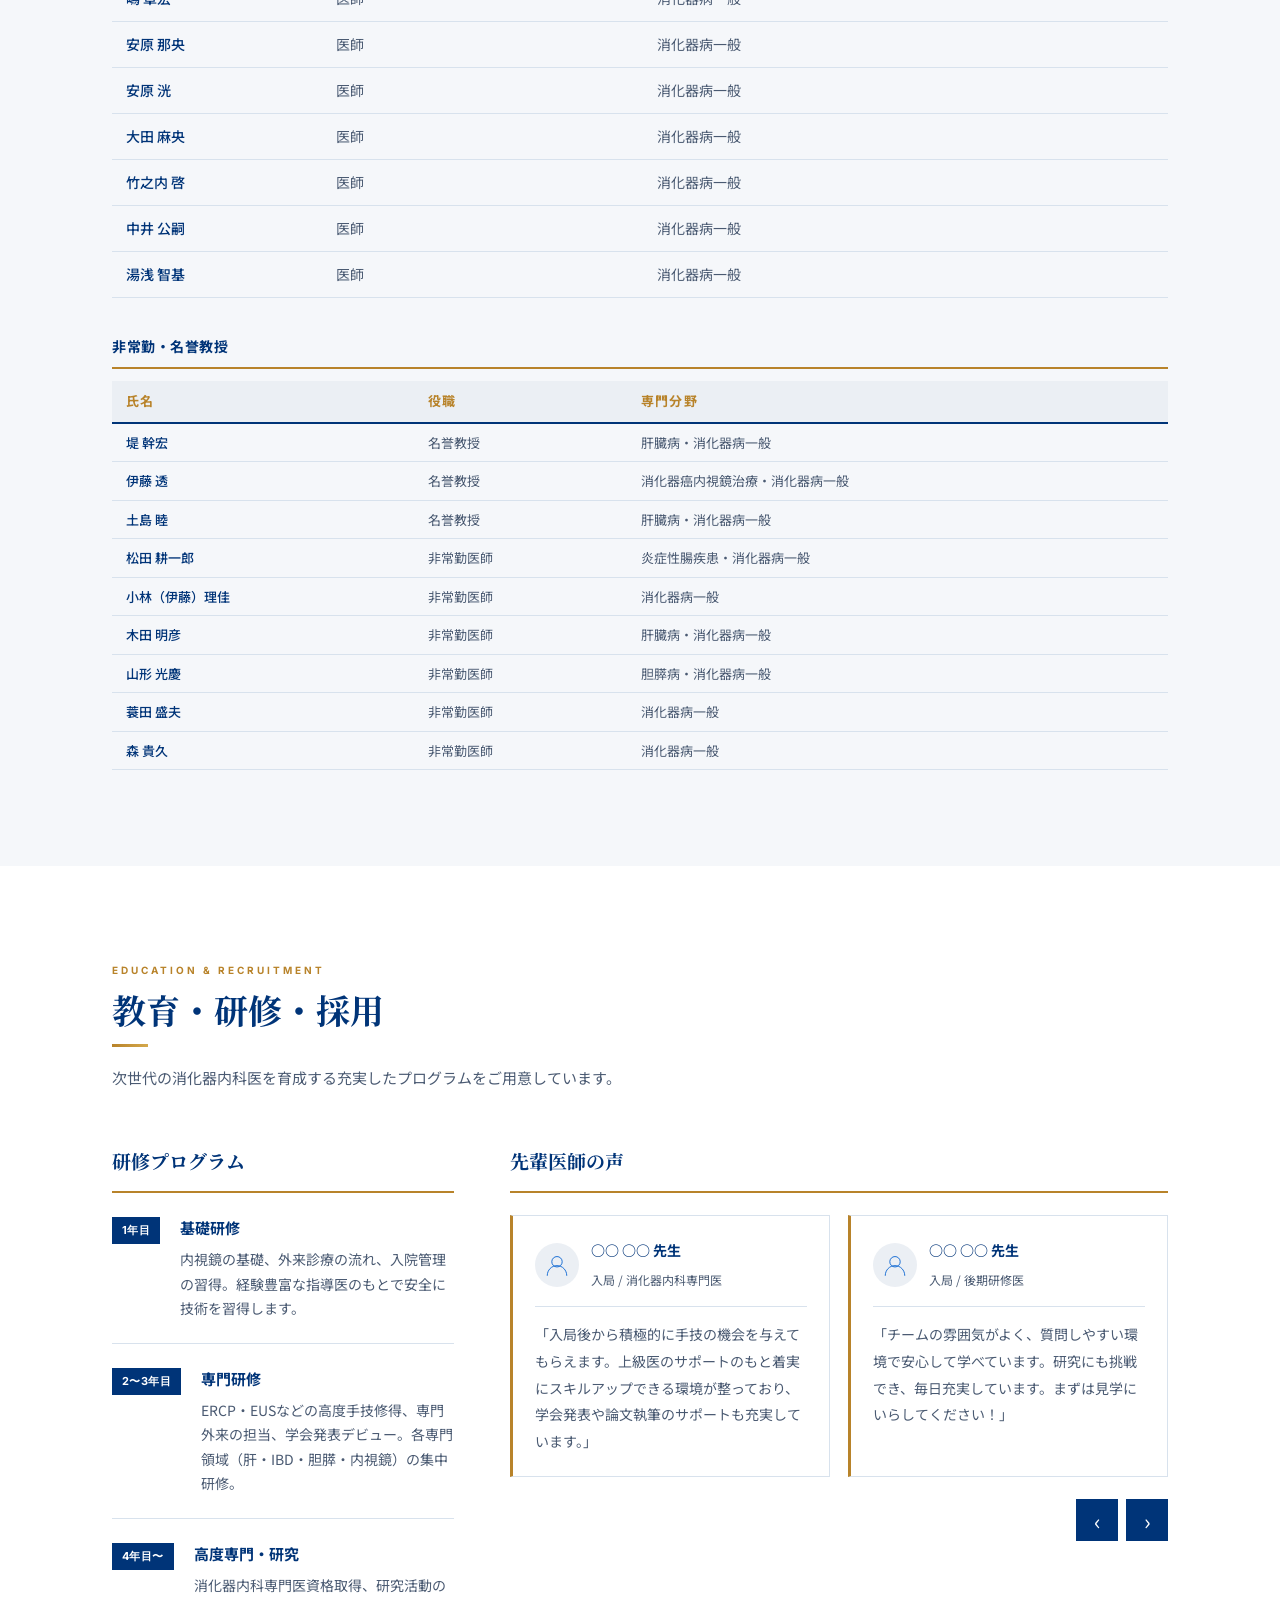
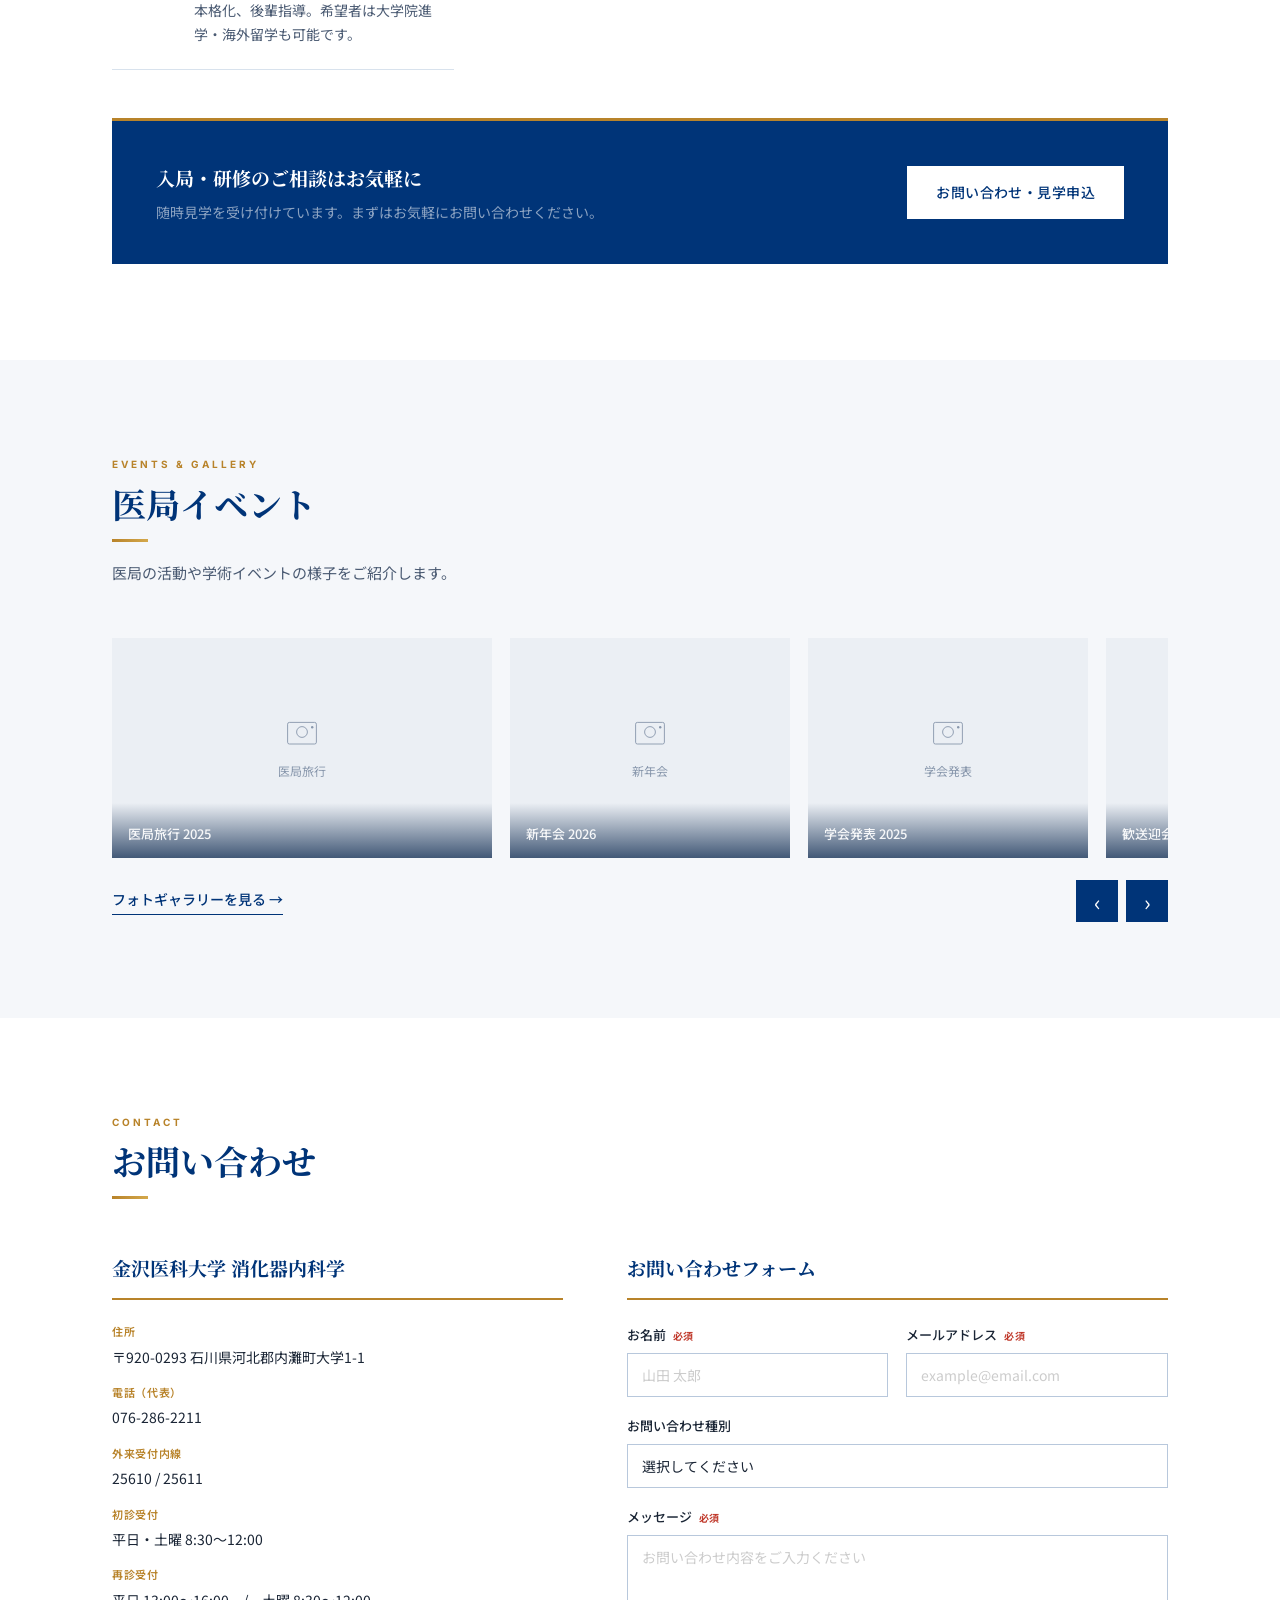
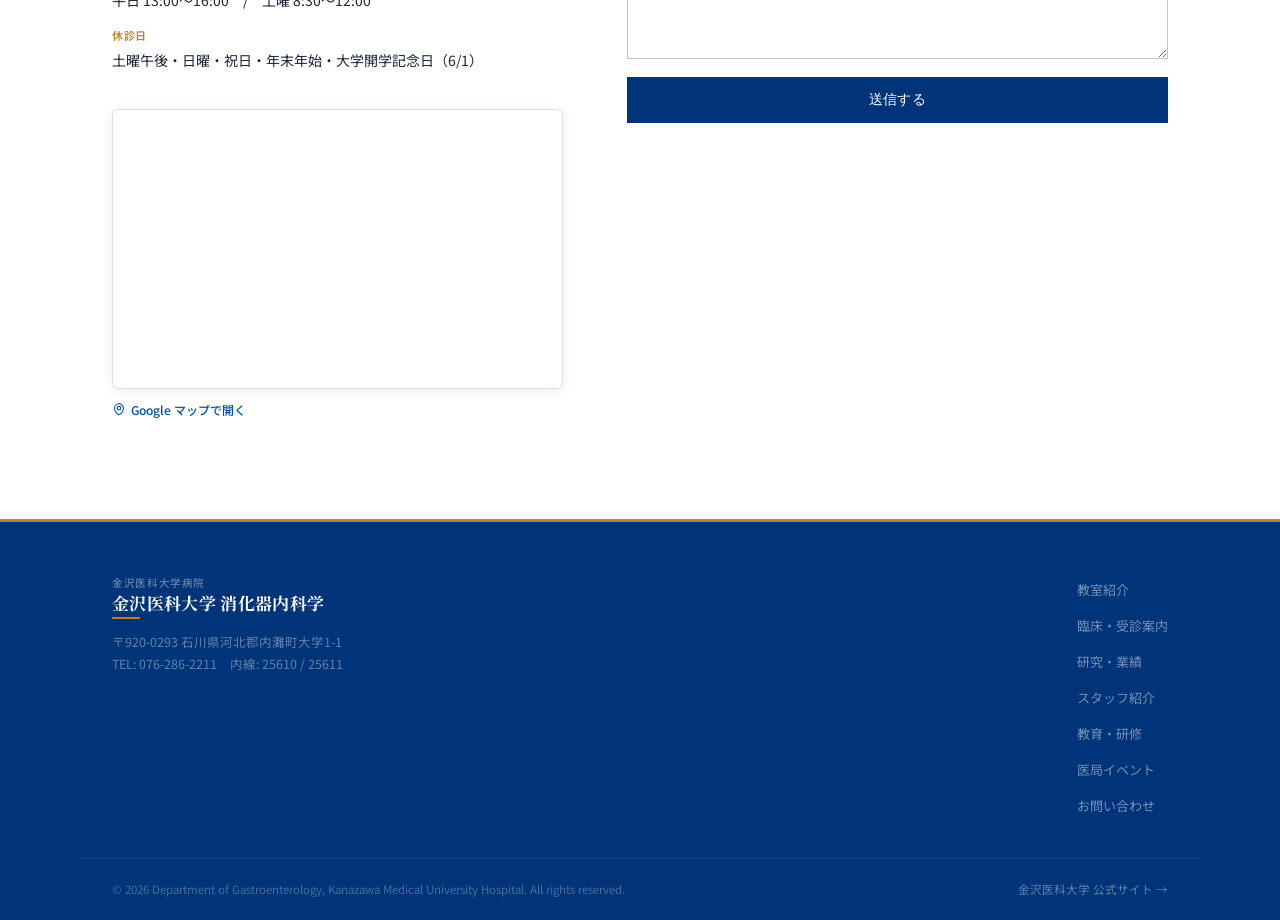
==== commit cb9046a8: "Add files via upload" ====
--- a/index.html
+++ b/index.html
@@ -88,10 +88,9 @@
       <p class="hero-catchphrase" id="hero-catchphrase">診て。支えて。<br><em>未来につなぐ。</em></p>
       <span class="hero-rule"></span>
       <h1 class="hero-title">
-        <span class="hero-univ">金沢医科大学病院</span>
-        <span class="hero-dept-name">消化器内科</span>
+        <span class="hero-univ">金沢医科大学</span>
+        <span class="hero-dept-name">消化器内科学</span>
       </h1>
-      <p class="hero-sub-dept">肝胆膵・消化管</p>
       <p class="hero-tagline">消化管・肝臓・胆道・膵臓の高度な内科診療と最先端の内視鏡技術で、<br>地域の患者さまの健康を守ります。</p>
       <div class="hero-actions">
         <a href="#clinical" class="btn btn-white">受診をご希望の方</a>
